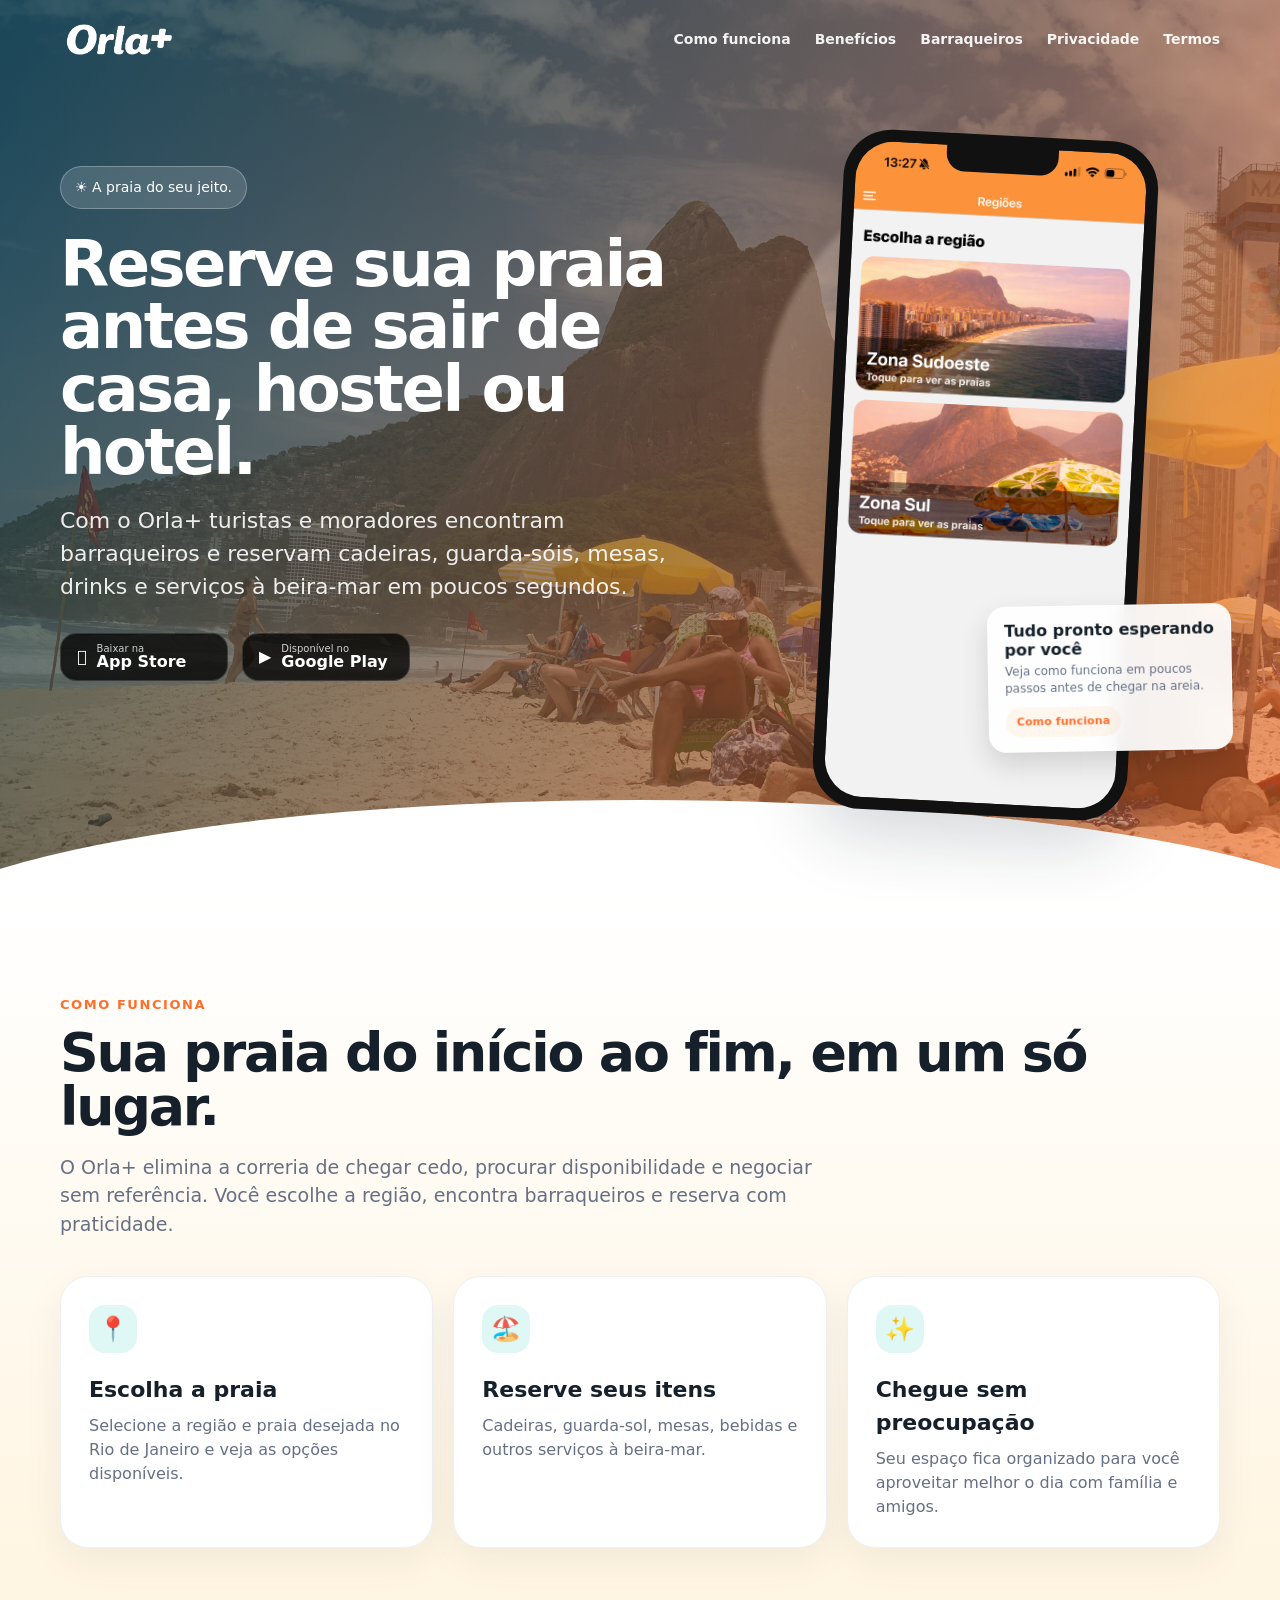
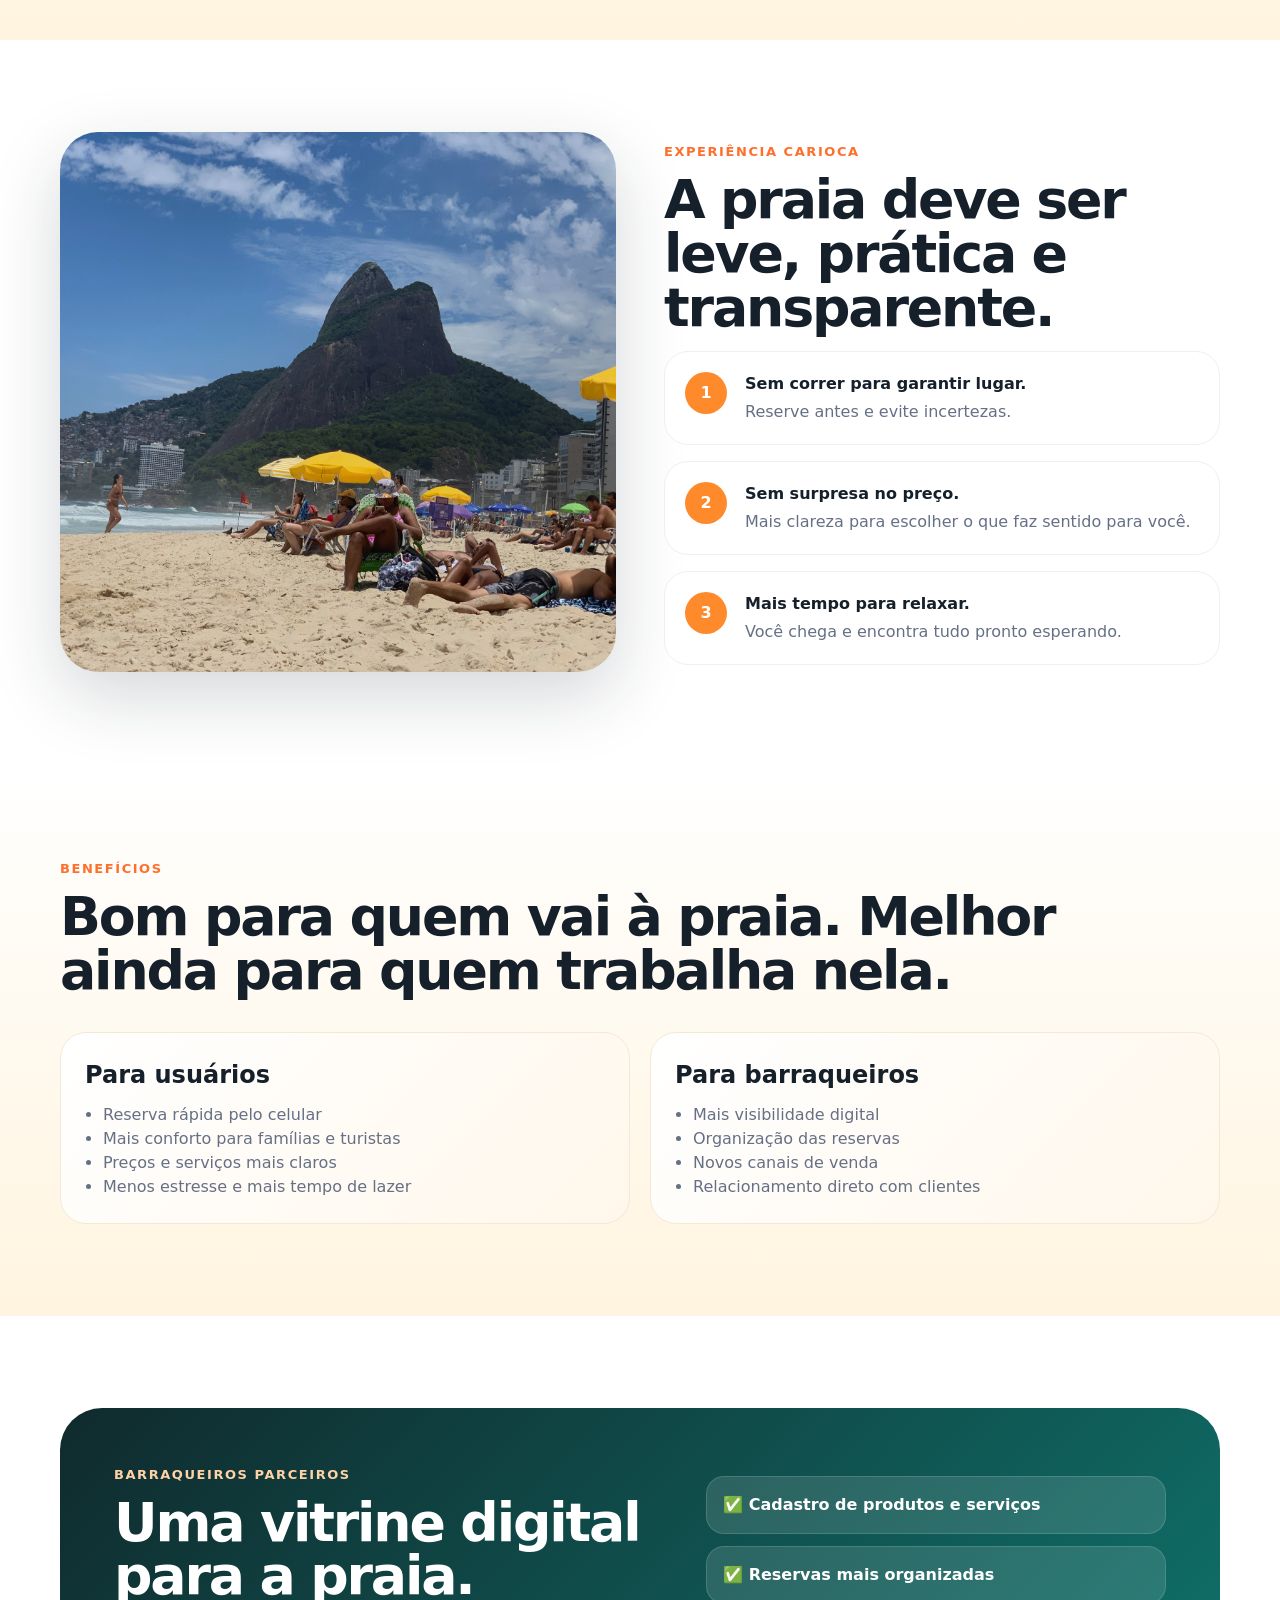
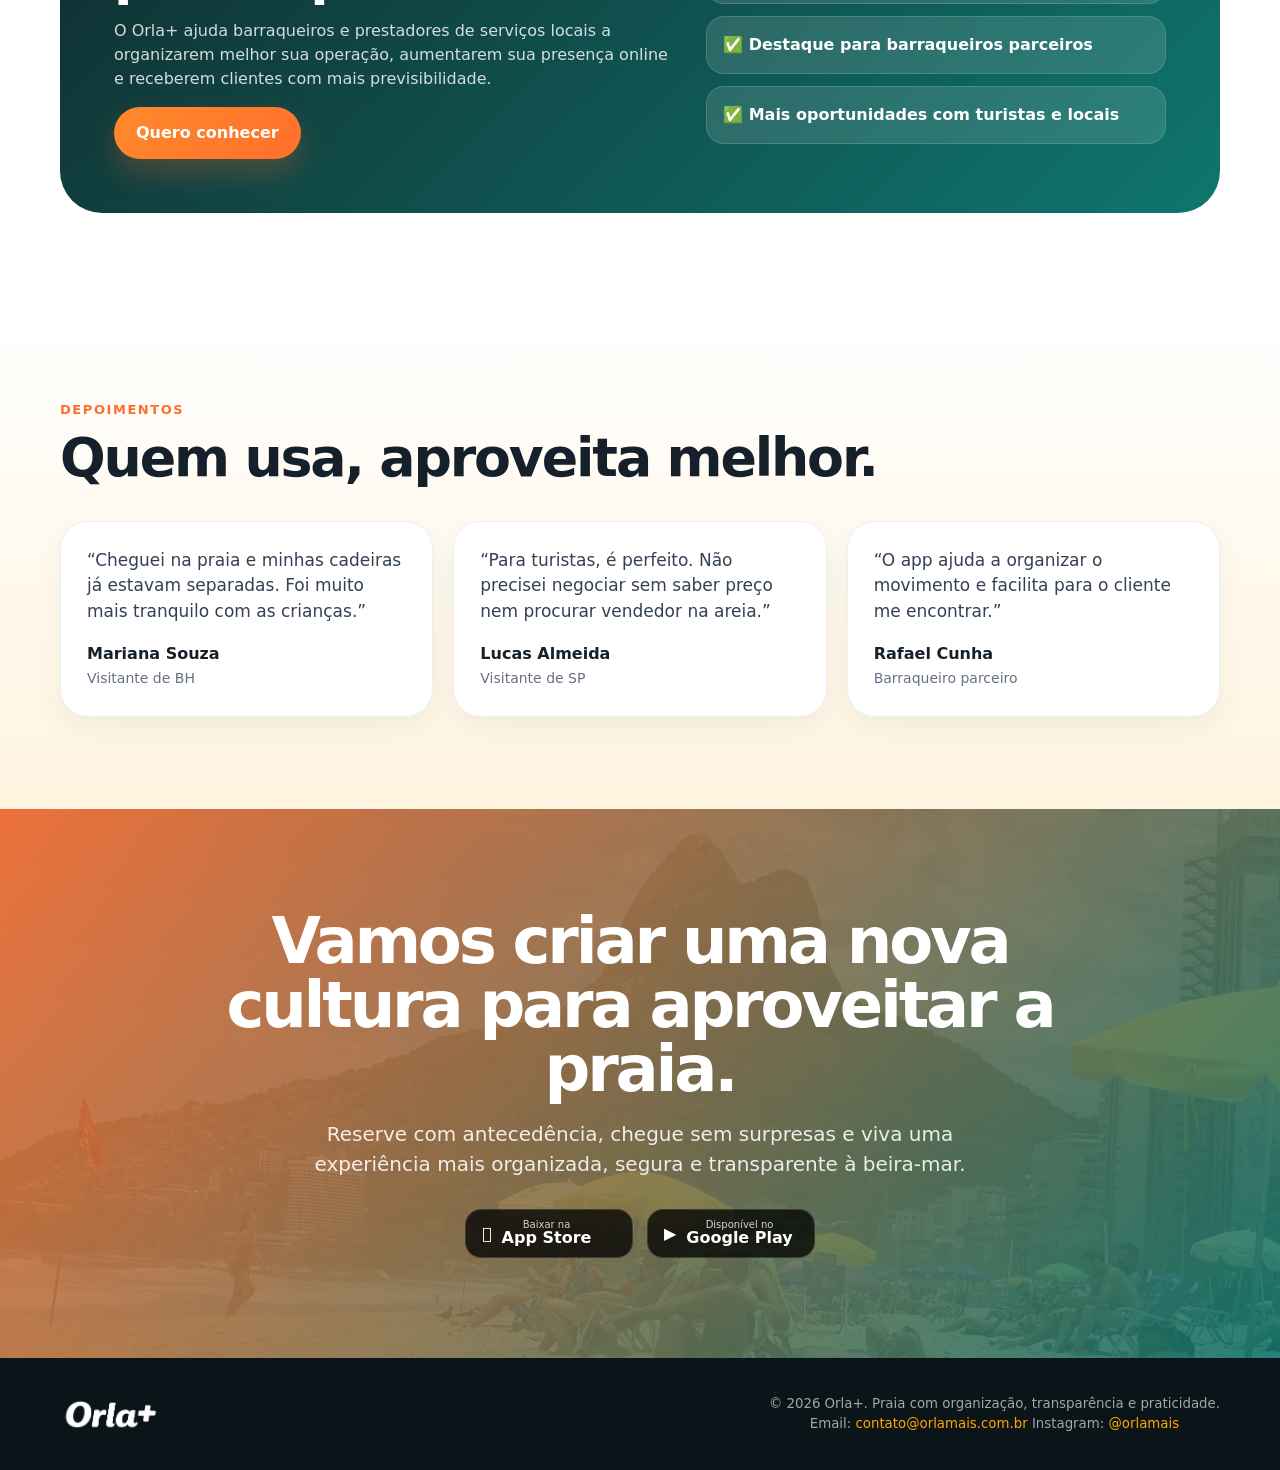
==== index.html @ 46a3601b "Refine hero layout and CTA for issue #1" ====
<!doctype html>
<html lang="pt-BR">
<head>
  <meta charset="utf-8" />
  <meta name="viewport" content="width=device-width, initial-scale=1" />
  <title>Orla+ | Reserve sua praia antes de sair de casa</title>
  <meta name="description" content="Orla+ conecta turistas e moradores do Rio de Janeiro a barraqueiros para reservar cadeiras, guarda-sóis, mesas, drinks e serviços à beira-mar com mais praticidade." />
  <meta name="robots" content="index,follow" />
  <link rel="canonical" href="https://www.orlamais.com.br/" />
  <link rel="icon" type="image/svg+xml" href="./assets/logo-orlamais.svg" />
  <meta property="og:locale" content="pt_BR" />
  <meta property="og:site_name" content="Orla+" />
  <meta property="og:type" content="website" />
  <meta property="og:title" content="Orla+ | Reserve sua praia antes de sair de casa" />
  <meta property="og:description" content="Reserve cadeiras, guarda-sóis, mesas, drinks e serviços de praia no Rio de Janeiro com mais organização, transparência e praticidade." />
  <meta property="og:url" content="https://www.orlamais.com.br/" />
  <meta property="og:image" content="https://www.orlamais.com.br/assets/social-preview.png" />
  <meta property="og:image:width" content="1734" />
  <meta property="og:image:height" content="907" />
  <meta property="og:image:alt" content="Praia do Rio de Janeiro com identidade visual do Orla+" />
  <meta name="twitter:card" content="summary_large_image" />
  <meta name="twitter:title" content="Orla+ | Reserve sua praia antes de sair de casa" />
  <meta name="twitter:description" content="Reserve cadeiras, guarda-sóis, mesas, drinks e serviços de praia no Rio de Janeiro com mais organização, transparência e praticidade." />
  <meta name="twitter:image" content="https://www.orlamais.com.br/assets/social-preview.png" />
  <link rel="stylesheet" href="./styles.css" />
  <script type="application/ld+json">
    {
      "@context": "https://schema.org",
      "@graph": [
        {
          "@type": "Organization",
          "@id": "https://www.orlamais.com.br/#organization",
          "name": "Orla+",
          "url": "https://www.orlamais.com.br/",
          "logo": "https://www.orlamais.com.br/assets/logo-orlamais.svg",
          "email": "contato@orlamais.com"
        },
        {
          "@type": "WebSite",
          "@id": "https://www.orlamais.com.br/#website",
          "url": "https://www.orlamais.com.br/",
          "name": "Orla+",
          "publisher": {
            "@id": "https://www.orlamais.com.br/#organization"
          },
          "inLanguage": "pt-BR"
        },
        {
          "@type": "SoftwareApplication",
          "name": "Orla+",
          "applicationCategory": "TravelApplication",
          "operatingSystem": "iOS, Android",
          "description": "Aplicativo para reservar cadeiras, guarda-sóis, mesas, drinks e serviços de praia no Rio de Janeiro.",
          "url": "https://www.orlamais.com.br/",
          "downloadUrl": "https://apps.apple.com/br/app/orla/id6759345804",
          "sameAs": [
            "https://apps.apple.com/br/app/orla/id6759345804",
            "https://play.google.com/store/apps/details?id=com.pedropolisenso.orlaplus"
          ],
          "offers": {
            "@type": "Offer",
            "price": "0",
            "priceCurrency": "BRL"
          }
        }
      ]
    }
  </script>
</head>
<body class="landing-page">
  <header class="site-header site-header--overlay">
    <div class="container nav">
      <a class="brand" href="#top"><img src="./assets/app-white-logo.png" alt="Orla+" /></a>
      <nav class="nav-links nav-links--light" aria-label="Principal">
        <a href="#como-funciona">Como funciona</a>
        <a href="#beneficios">Benefícios</a>
        <a href="#barraqueiros">Barraqueiros</a>
        <a href="./privacy.html">Privacidade</a>
        <a href="./terms.html">Termos</a>
      </nav>
    </div>
  </header>
  <main id="top">
    <section class="hero hero--home">
      <div class="container hero-grid">
        <div class="hero-copy reveal">
          <span class="pill">☀️ A praia do seu jeito.</span>
          <h1 class="hero-title"><span>Reserve sua praia antes de sair de casa, hostel ou hotel.</span></h1>
          <p class="hero-subtitle">Com o Orla+ turistas e moradores encontram barraqueiros e reservam cadeiras, guarda-sóis, mesas, drinks e serviços à beira-mar em poucos segundos.</p>
          <div class="hero-actions" id="baixar">
            <a class="store" href="https://apps.apple.com/br/app/orla/id6759345804" target="_blank" rel="noreferrer">
              <span></span>
              <span><small>Baixar na</small><strong>App Store</strong></span>
            </a>
            <a class="store" href="https://play.google.com/store/apps/details?id=com.pedropolisenso.orlaplus" target="_blank" rel="noreferrer">
              <span>▶</span>
              <span><small>Disponível no</small><strong>Google Play</strong></span>
            </a>
          </div>
        </div>
        <div class="phone-wrap reveal">
          <div class="blob"></div>
          <div class="phone"><img src="./assets/print-regions.jpg" alt="Tela do aplicativo Orla+ mostrando regiões de praia" /></div>
          <div class="floating-card">
            <strong>Tudo pronto esperando por você</strong>
            <span>Veja como funciona em poucos passos antes de chegar na areia.</span>
            <a class="floating-card__cta" href="#como-funciona">Como funciona</a>
          </div>
        </div>
      </div>
    </section>
    <section class="section section--soft" id="como-funciona">
      <div class="container">
        <span class="eyebrow reveal">Como funciona</span>
        <h2 class="reveal">Sua praia do início ao fim, em um só lugar.</h2>
        <p class="lead reveal">O Orla+ elimina a correria de chegar cedo, procurar disponibilidade e negociar sem referência. Você escolhe a região, encontra barraqueiros e reserva com praticidade.</p>
        <div class="cards">
          <div class="card reveal"><div class="icon">📍</div><h3>Escolha a praia</h3><p>Selecione a região e praia desejada no Rio de Janeiro e veja as opções disponíveis.</p></div>
          <div class="card reveal"><div class="icon">🏖️</div><h3>Reserve seus itens</h3><p>Cadeiras, guarda-sol, mesas, bebidas e outros serviços à beira-mar.</p></div>
          <div class="card reveal"><div class="icon">✨</div><h3>Chegue sem preocupação</h3><p>Seu espaço fica organizado para você aproveitar melhor o dia com família e amigos.</p></div>
        </div>
      </div>
    </section>
    <section class="section">
      <div class="container split">
        <div class="beach-photo reveal" role="img" aria-label="Praia do Rio de Janeiro ensolarada"></div>
        <div class="reveal">
          <span class="eyebrow">Experiência carioca</span>
          <h2>A praia deve ser leve, prática e transparente.</h2>
          <div class="steps">
            <div class="step"><div class="num">1</div><div><strong>Sem correr para garantir lugar.</strong><span>Reserve antes e evite incertezas.</span></div></div>
            <div class="step"><div class="num">2</div><div><strong>Sem surpresa no preço.</strong><span>Mais clareza para escolher o que faz sentido para você.</span></div></div>
            <div class="step"><div class="num">3</div><div><strong>Mais tempo para relaxar.</strong><span>Você chega e encontra tudo pronto esperando.</span></div></div>
          </div>
        </div>
      </div>
    </section>
    <section class="section section--soft" id="beneficios">
      <div class="container">
        <span class="eyebrow reveal">Benefícios</span>
        <h2 class="reveal">Bom para quem vai à praia. Melhor ainda para quem trabalha nela.</h2>
        <div class="benefits">
          <div class="benefit reveal"><h3>Para usuários</h3><ul><li>Reserva rápida pelo celular</li><li>Mais conforto para famílias e turistas</li><li>Preços e serviços mais claros</li><li>Menos estresse e mais tempo de lazer</li></ul></div>
          <div class="benefit reveal"><h3>Para barraqueiros</h3><ul><li>Mais visibilidade digital</li><li>Organização das reservas</li><li>Novos canais de venda</li><li>Relacionamento direto com clientes</li></ul></div>
        </div>
      </div>
    </section>
    <section class="section" id="barraqueiros">
      <div class="container vendor reveal">
        <div>
          <span class="eyebrow eyebrow--warm">Barraqueiros parceiros</span>
          <h2>Uma vitrine digital para a praia.</h2>
          <p>O Orla+ ajuda barraqueiros e prestadores de serviços locais a organizarem melhor sua operação, aumentarem sua presença online e receberem clientes com mais previsibilidade.</p>
          <a class="btn" href="#baixar">Quero conhecer</a>
        </div>
        <div class="vendor-list">
          <div>✅ Cadastro de produtos e serviços</div>
          <div>✅ Reservas mais organizadas</div>
          <div>✅ Destaque para barraqueiros parceiros</div>
          <div>✅ Mais oportunidades com turistas e locais</div>
        </div>
      </div>
    </section>
    <section class="section section--soft">
      <div class="container">
        <span class="eyebrow reveal">Depoimentos</span>
        <h2 class="reveal">Quem usa, aproveita melhor.</h2>
        <div class="testimonials">
          <div class="quote reveal"><p>“Cheguei na praia e minhas cadeiras já estavam separadas. Foi muito mais tranquilo com as crianças.”</p><strong>Mariana Souza</strong><span>Visitante de BH</span></div>
          <div class="quote reveal"><p>“Para turistas, é perfeito. Não precisei negociar sem saber preço nem procurar vendedor na areia.”</p><strong>Lucas Almeida</strong><span>Visitante de SP</span></div>
          <div class="quote reveal"><p>“O app ajuda a organizar o movimento e facilita para o cliente me encontrar.”</p><strong>Rafael Cunha</strong><span>Barraqueiro parceiro</span></div>
        </div>
      </div>
    </section>
    <section class="cta">
      <div class="container reveal">
        <h2>Vamos criar uma nova cultura para aproveitar a praia.</h2>
        <p>Reserve com antecedência, chegue sem surpresas e viva uma experiência mais organizada, segura e transparente à beira-mar.</p>
        <div class="hero-actions hero-actions--center">
          <a class="store" href="https://apps.apple.com/br/app/orla/id6759345804" target="_blank" rel="noreferrer">
            <span></span>
            <span><small>Baixar na</small><strong>App Store</strong></span>
          </a>
          <a class="store" href="https://play.google.com/store/apps/details?id=com.pedropolisenso.orlaplus" target="_blank" rel="noreferrer">
            <span>▶</span>
            <span><small>Disponível no</small><strong>Google Play</strong></span>
          </a>
        </div>
      </div>
    </section>
  </main>
  <footer>
    <div class="container foot">
      <img src="./assets/app-white-logo.png" alt="Orla+" />
      <small style="text-align: center;">© 2026 Orla+. Praia com organização, transparência e praticidade.
        <br>
        Email: <a style="color: orange;" href="mailto:contato@orlamais.com.br">contato@orlamais.com.br</a>
        Instagram: <a style="color: orange;" href="https://www.instagram.com/orlamais" target="_blank" rel="noreferrer">@orlamais</a>
      </small>
    </div>
  </footer>
  <script src="./script.js"></script>
</body>
</html>
---- styles.css ----
:root {
  --orange: #ff8a2b;
  --orange-2: #ff6f2c;
  --sand: #fff4df;
  --sand-soft: #fffaf1;
  --ink: #15202b;
  --muted: #667085;
  --aqua: #dff8f5;
  --white: #fff;
  --line: #eef0f2;
  --line-warm: #f4e9d7;
  --shadow: 0 24px 70px rgba(21, 32, 43, 0.18);
  --shadow-soft: 0 12px 40px rgba(21, 32, 43, 0.06);
  --radius: 28px;
}

* {
  box-sizing: border-box;
}

html {
  scroll-behavior: smooth;
}

body {
  margin: 0;
  font-family: Inter, ui-sans-serif, system-ui, -apple-system, "Segoe UI", Roboto, Arial, sans-serif;
  color: var(--ink);
  background: var(--white);
  line-height: 1.5;
}

img {
  display: block;
  max-width: 100%;
}

a {
  text-decoration: none;
  color: inherit;
}

.container {
  width: min(1160px, calc(100% - 40px));
  margin: auto;
}

.pill {
  display: inline-flex;
  align-items: center;
  gap: 8px;
  padding: 10px 14px;
  border: 1px solid rgba(255, 255, 255, 0.28);
  border-radius: 999px;
  background: rgba(255, 255, 255, 0.15);
  color: #fff;
  font-size: 14px;
  backdrop-filter: blur(10px);
}

.site-header {
  position: sticky;
  top: 0;
  z-index: 20;
  left: 0;
  right: 0;
  padding: 18px 0;
  transition: 0.25s;
}

.site-header--overlay {
  position: fixed;
  background: transparent;
}

.site-header--solid {
  background: rgba(11, 20, 24, 0.78);
  backdrop-filter: blur(14px);
}

.nav {
  display: flex;
  align-items: center;
  justify-content: space-between;
  gap: 20px;
}

.brand {
  display: flex;
  align-items: center;
  gap: 12px;
}

.brand img {
  height: 42px;
  width: auto;
}

.nav-links {
  display: flex;
  align-items: center;
  gap: 24px;
  font-size: 14px;
  font-weight: 700;
}

.nav-links a {
  opacity: 0.92;
}

.nav-links a:hover,
.nav-links a:focus-visible {
  opacity: 1;
}

.nav-links--light {
  color: #fff;
}

.nav-links--dark {
  color: #fff;
}

.btn {
  display: inline-flex;
  align-items: center;
  justify-content: center;
  gap: 10px;
  padding: 14px 22px;
  border: 0;
  border-radius: 999px;
  background: linear-gradient(135deg, var(--orange), var(--orange-2));
  color: #fff;
  font-weight: 800;
  cursor: pointer;
  box-shadow: 0 14px 30px rgba(255, 111, 44, 0.25);
}

.hero {
  position: relative;
  overflow: hidden;
  color: #fff;
}

.hero--home {
  display: grid;
  align-items: center;
  min-height: 100vh;
  padding: 120px 0 70px;
  background:
    linear-gradient(120deg, rgba(12, 57, 62, 0.76), rgba(255, 111, 44, 0.58)),
    url("./assets/leblon.jpg") center / cover no-repeat;
}

.hero--home::after {
  content: "";
  position: absolute;
  inset: auto -10% -120px -10%;
  height: 220px;
  border-radius: 50% 50% 0 0 / 70% 70% 0 0;
  background: #fff;
}

.hero--legal {
  padding: 120px 0 80px;
  background:
    linear-gradient(135deg, rgba(16, 42, 45, 0.9), rgba(255, 111, 44, 0.82)),
    url("./assets/leblon.jpg") center / cover no-repeat;
}

.hero--terms {
  background:
    linear-gradient(135deg, rgba(255, 111, 44, 0.88), rgba(15, 118, 110, 0.82)),
    url("./assets/leblon.jpg") center / cover no-repeat;
}

.hero-grid {
  position: relative;
  z-index: 2;
  display: grid;
  grid-template-columns: 1.15fr 0.85fr;
  gap: 56px;
  align-items: center;
}

.hero-copy {
  align-self: start;
  padding-top: clamp(24px, 2.4vw, 36px);
}

.hero h1 {
  margin: 24px 0 20px;
  font-size: clamp(40px, 5.2vw, 64px);
  line-height: 0.98;
  letter-spacing: -0.04em;
}

.hero-title {
  overflow: hidden;
}

.hero-title span {
  display: block;
  transform: translateX(-8%);
  opacity: 0;
  animation: hero-title-slide-in 0.85s cubic-bezier(0.22, 1, 0.36, 1) 0.12s forwards;
}

.hero-subtitle {
  transform: translateY(12px);
  opacity: 0;
  animation: hero-subtitle-fade-up 0.55s ease 0.32s forwards;
}

.hero p {
  max-width: 650px;
  margin: 0 0 30px;
  font-size: clamp(18px, 2vw, 22px);
  color: rgba(255, 255, 255, 0.9);
}

.hero-actions {
  display: flex;
  flex-wrap: wrap;
  align-items: center;
  gap: 14px;
}

.hero-actions--center {
  justify-content: center;
}

.store {
  display: inline-flex;
  align-items: center;
  gap: 10px;
  min-width: 168px;
  padding: 10px 16px;
  border: 1px solid rgba(255, 255, 255, 0.15);
  border-radius: 16px;
  background: rgba(0, 0, 0, 0.76);
  color: #fff;
}

.store small {
  display: block;
  font-size: 10px;
  line-height: 1;
  opacity: 0.8;
}

.store strong {
  display: block;
  font-size: 16px;
  line-height: 1.05;
}

.phone-wrap {
  position: relative;
  display: flex;
  justify-content: center;
}

.blob {
  position: absolute;
  width: 540px;
  height: 540px;
  border-radius: 50%;
  background: linear-gradient(135deg, rgba(255, 255, 255, 0.28), rgba(255, 138, 43, 0.36));
  transform: translate(45px, 20px);
  filter: blur(3px);
}

.phone {
  position: relative;
  width: 315px;
  height: 680px;
  padding: 12px;
  border-radius: 48px;
  background: #111;
  box-shadow: var(--shadow);
  transform: rotate(3deg);
}

.phone::before {
  content: "";
  position: absolute;
  top: 10px;
  left: 50%;
  z-index: 3;
  width: 112px;
  height: 28px;
  border-radius: 0 0 18px 18px;
  background: #111;
  transform: translateX(-50%);
}

.phone img {
  width: 100%;
  height: 100%;
  border-radius: 38px;
  object-fit: cover;
}

.floating-card {
  position: absolute;
  right: -12px;
  bottom: 64px;
  z-index: 5;
  max-width: 244px;
  padding: 14px 16px;
  border: 1px solid rgba(255, 255, 255, 0.72);
  border-radius: 18px;
  background: rgba(255, 255, 255, 0.92);
  color: var(--ink);
  box-shadow: 0 12px 28px rgba(0, 0, 0, 0.14);
  transform: rotate(-1deg);
  backdrop-filter: blur(12px);
}

.floating-card strong {
  display: block;
  font-size: 16px;
  line-height: 1.2;
}

.floating-card span {
  display: block;
  margin-top: 4px;
  line-height: 1.4;
  color: var(--muted);
  font-size: 12px;
}

.floating-card__cta {
  display: inline-flex;
  align-items: center;
  justify-content: center;
  margin-top: 10px;
  padding: 7px 11px;
  border-radius: 999px;
  background: rgba(255, 138, 43, 0.08);
  color: var(--orange-2);
  font-size: 11px;
  font-weight: 800;
  letter-spacing: 0.01em;
  transition: background 0.2s ease, color 0.2s ease;
}

.floating-card__cta:hover,
.floating-card__cta:focus-visible {
  background: rgba(255, 138, 43, 0.2);
  color: var(--orange);
}

.section {
  padding: 92px 0;
}

.section--soft {
  background: linear-gradient(180deg, #fff, var(--sand));
}

.eyebrow {
  color: var(--orange-2);
  font-size: 13px;
  font-weight: 900;
  letter-spacing: 0.12em;
  text-transform: uppercase;
}

.eyebrow--warm {
  color: #ffd2a6;
}

.section h2,
.legal-card h2 {
  margin: 10px 0 16px;
  font-size: clamp(32px, 4.2vw, 54px);
  line-height: 1;
  letter-spacing: -0.04em;
}

.lead {
  max-width: 760px;
  font-size: 19px;
  color: var(--muted);
}

.cards {
  display: grid;
  grid-template-columns: repeat(3, 1fr);
  gap: 20px;
  margin-top: 38px;
}

.card,
.legal-card {
  padding: 28px;
  border: 1px solid var(--line);
  border-radius: var(--radius);
  background: #fff;
  box-shadow: var(--shadow-soft);
}

.icon {
  display: grid;
  place-items: center;
  width: 48px;
  height: 48px;
  border-radius: 16px;
  background: var(--aqua);
  font-size: 24px;
}

.card h3 {
  margin: 20px 0 8px;
  font-size: 22px;
}

.card p {
  margin: 0;
  color: var(--muted);
}

.split {
  display: grid;
  grid-template-columns: 1fr 1fr;
  gap: 48px;
  align-items: center;
}

.beach-photo {
  min-height: 540px;
  border-radius: 38px;
  background:
    linear-gradient(180deg, rgba(0, 0, 0, 0.05), rgba(0, 0, 0, 0.1)),
    url("./assets/leblon.jpg") center / cover no-repeat;
  box-shadow: var(--shadow);
}

.steps {
  display: grid;
  gap: 16px;
}

.step {
  display: flex;
  align-items: flex-start;
  gap: 18px;
  padding: 20px;
  border: 1px solid #edf0f2;
  border-radius: 24px;
  background: #fff;
}

.step strong {
  display: block;
  margin-bottom: 4px;
}

.step span {
  color: var(--muted);
}

.num {
  display: grid;
  place-items: center;
  flex: 0 0 42px;
  height: 42px;
  border-radius: 50%;
  background: var(--orange);
  color: #fff;
  font-weight: 900;
}

.benefits {
  display: grid;
  grid-template-columns: 1fr 1fr;
  gap: 20px;
  margin-top: 34px;
}

.benefit {
  padding: 24px;
  border: 1px solid var(--line-warm);
  border-radius: 26px;
  background: linear-gradient(135deg, #ffffff, #fff7eb);
}

.benefit h3 {
  margin: 0 0 10px;
  font-size: 24px;
}

.benefit ul {
  margin: 0;
  padding-left: 18px;
  color: var(--muted);
}

.testimonials {
  display: grid;
  grid-template-columns: repeat(3, 1fr);
  gap: 20px;
  margin-top: 36px;
}

.quote {
  padding: 26px;
  border: 1px solid #edf0f2;
  border-radius: 28px;
  background: #fff;
  box-shadow: 0 12px 30px rgba(21, 32, 43, 0.05);
}

.quote p {
  margin: 0;
  color: #344054;
  font-size: 17px;
}

.quote strong {
  display: block;
  margin-top: 18px;
}

.quote span {
  color: var(--muted);
  font-size: 14px;
}

.vendor {
  display: grid;
  grid-template-columns: 1.1fr 0.9fr;
  gap: 30px;
  align-items: center;
  overflow: hidden;
  padding: 54px;
  border-radius: 42px;
  background: linear-gradient(135deg, #102a2d, #0f766e);
  color: #fff;
}

.vendor p {
  color: rgba(255, 255, 255, 0.82);
}

.vendor-list {
  display: grid;
  gap: 12px;
}

.vendor-list div {
  padding: 16px;
  border: 1px solid rgba(255, 255, 255, 0.14);
  border-radius: 18px;
  background: rgba(255, 255, 255, 0.12);
  font-weight: 700;
}

.cta {
  padding: 100px 0;
  background:
    linear-gradient(135deg, rgba(255, 111, 44, 0.9), rgba(15, 118, 110, 0.88)),
    url("./assets/leblon.jpg") center / cover no-repeat;
  color: #fff;
  text-align: center;
}

.cta h2 {
  max-width: 860px;
  margin: 0 auto 18px;
  font-size: clamp(36px, 5vw, 68px);
  line-height: 1;
  letter-spacing: -0.05em;
}

.cta p {
  max-width: 680px;
  margin: 0 auto 30px;
  font-size: 20px;
  color: rgba(255, 255, 255, 0.88);
}

.legal-page {
  background: linear-gradient(180deg, #fff, var(--sand-soft));
}

.legal-page .container {
  width: min(980px, calc(100% - 40px));
}

.legal-card {
  padding: 32px;
}

.legal-card h2 {
  margin-bottom: 24px;
  font-size: clamp(28px, 4vw, 44px);
  line-height: 1.05;
}

.legal-card h3 {
  margin: 32px 0 12px;
  color: var(--ink);
  font-size: 22px;
}

.legal-card p {
  margin: 0 0 14px;
  color: var(--muted);
  white-space: pre-line;
}

.legal-block {
  color: var(--muted);
  white-space: pre-line;
}

.foot {
  display: flex;
  align-items: center;
  justify-content: space-between;
  gap: 20px;
}

footer {
  padding: 36px 0;
  background: #0b1418;
  color: #fff;
}

.foot img {
  height: 36px;
}

.foot small {
  color: rgba(255, 255, 255, 0.62);
}

.reveal {
  opacity: 0;
  transform: translateY(24px);
  transition: opacity 0.55s ease, transform 0.55s ease;
}

.reveal.is-visible {
  opacity: 1;
  transform: translateY(0);
}

@keyframes hero-title-slide-in {
  from {
    transform: translateX(-8%);
    opacity: 0;
  }

  to {
    transform: translateX(0);
    opacity: 1;
  }
}

@keyframes hero-subtitle-fade-up {
  from {
    transform: translateY(12px);
    opacity: 0;
  }

  to {
    transform: translateY(0);
    opacity: 1;
  }
}

@media (max-width: 900px) {
  .nav-links {
    gap: 14px;
    flex-wrap: wrap;
    justify-content: flex-end;
    font-size: 13px;
  }

  .hero-grid,
  .split,
  .vendor {
    grid-template-columns: 1fr;
  }

  .hero--home {
    padding-top: 105px;
  }

  .hero-copy {
    padding-top: 0;
  }

  .phone {
    width: 285px;
    height: 615px;
  }

  .floating-card {
    right: 4px;
    bottom: 40px;
    max-width: 220px;
    transform: rotate(0);
  }

  .cards,
  .testimonials,
  .benefits {
    grid-template-columns: 1fr;
  }

  .section {
    padding: 68px 0;
  }

  .vendor {
    padding: 34px;
  }

  .beach-photo {
    min-height: 380px;
  }

  .foot {
    flex-direction: column;
    align-items: flex-start;
  }
}
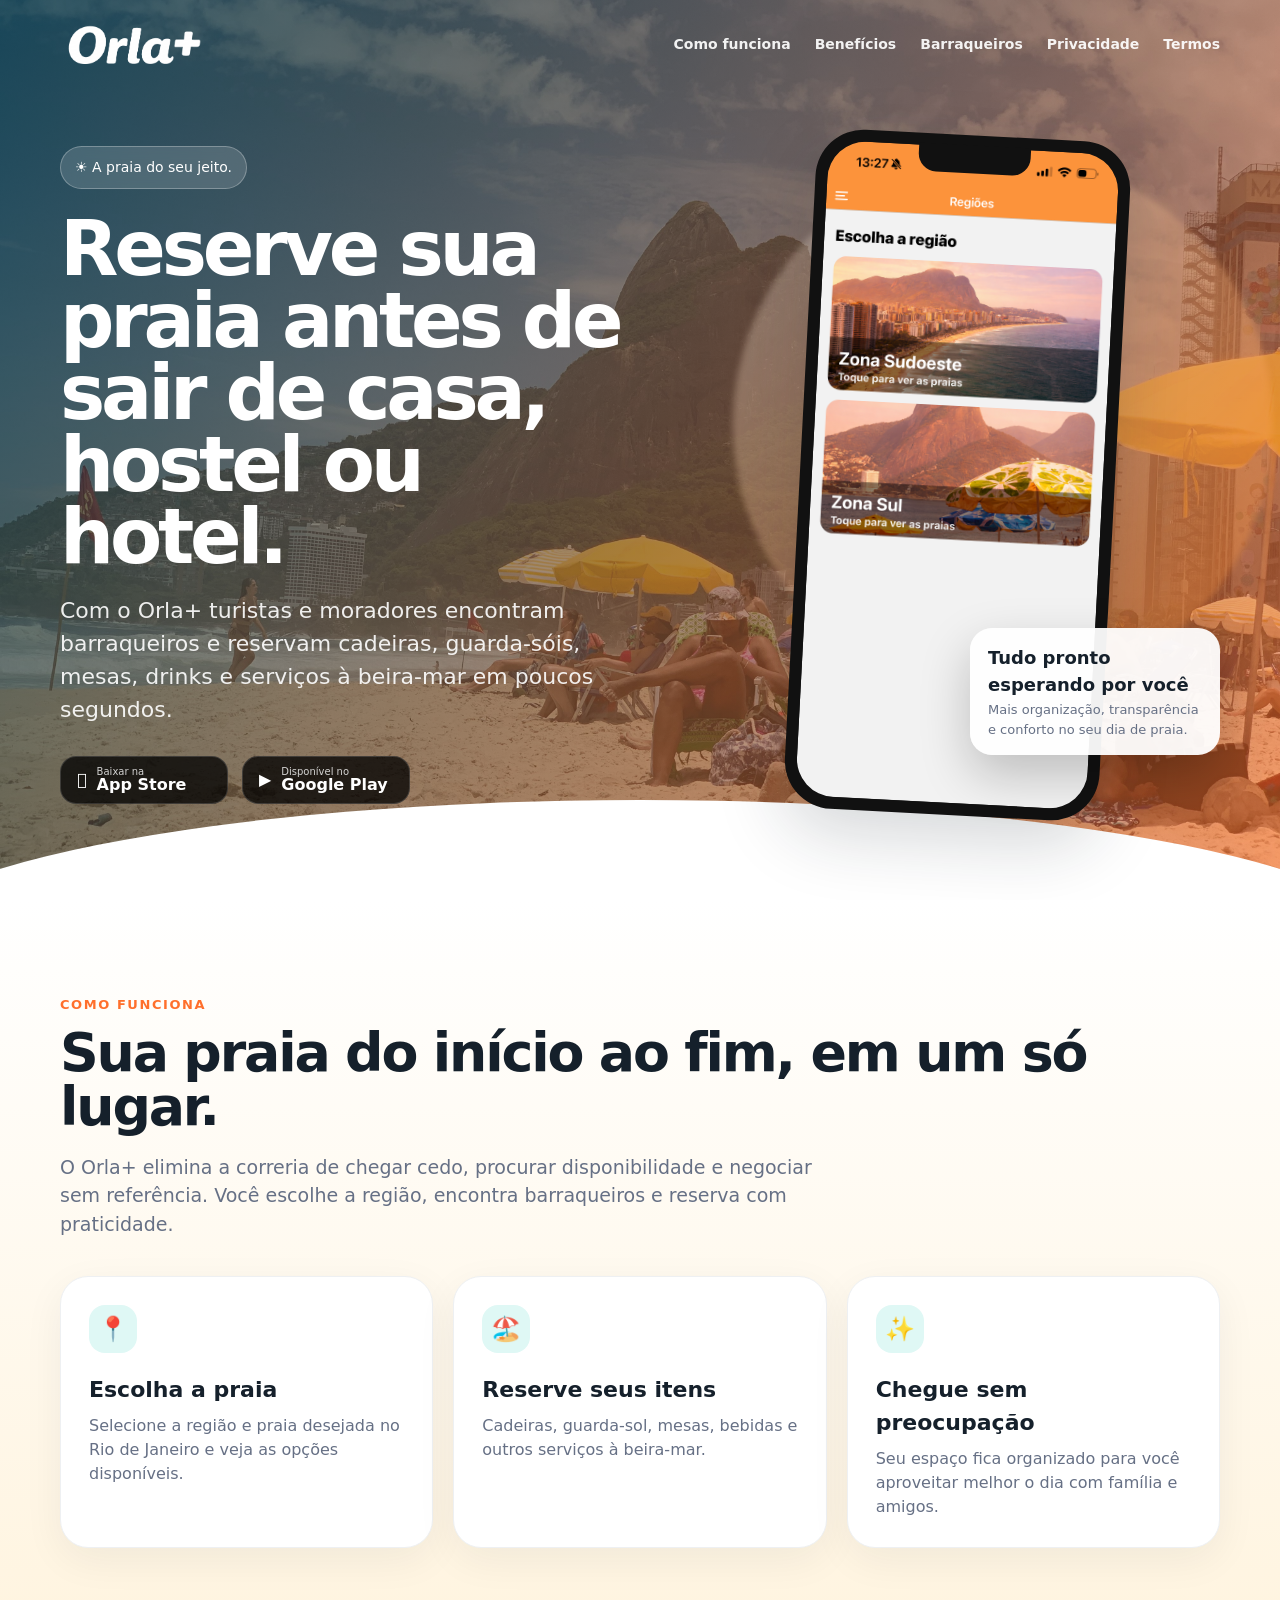
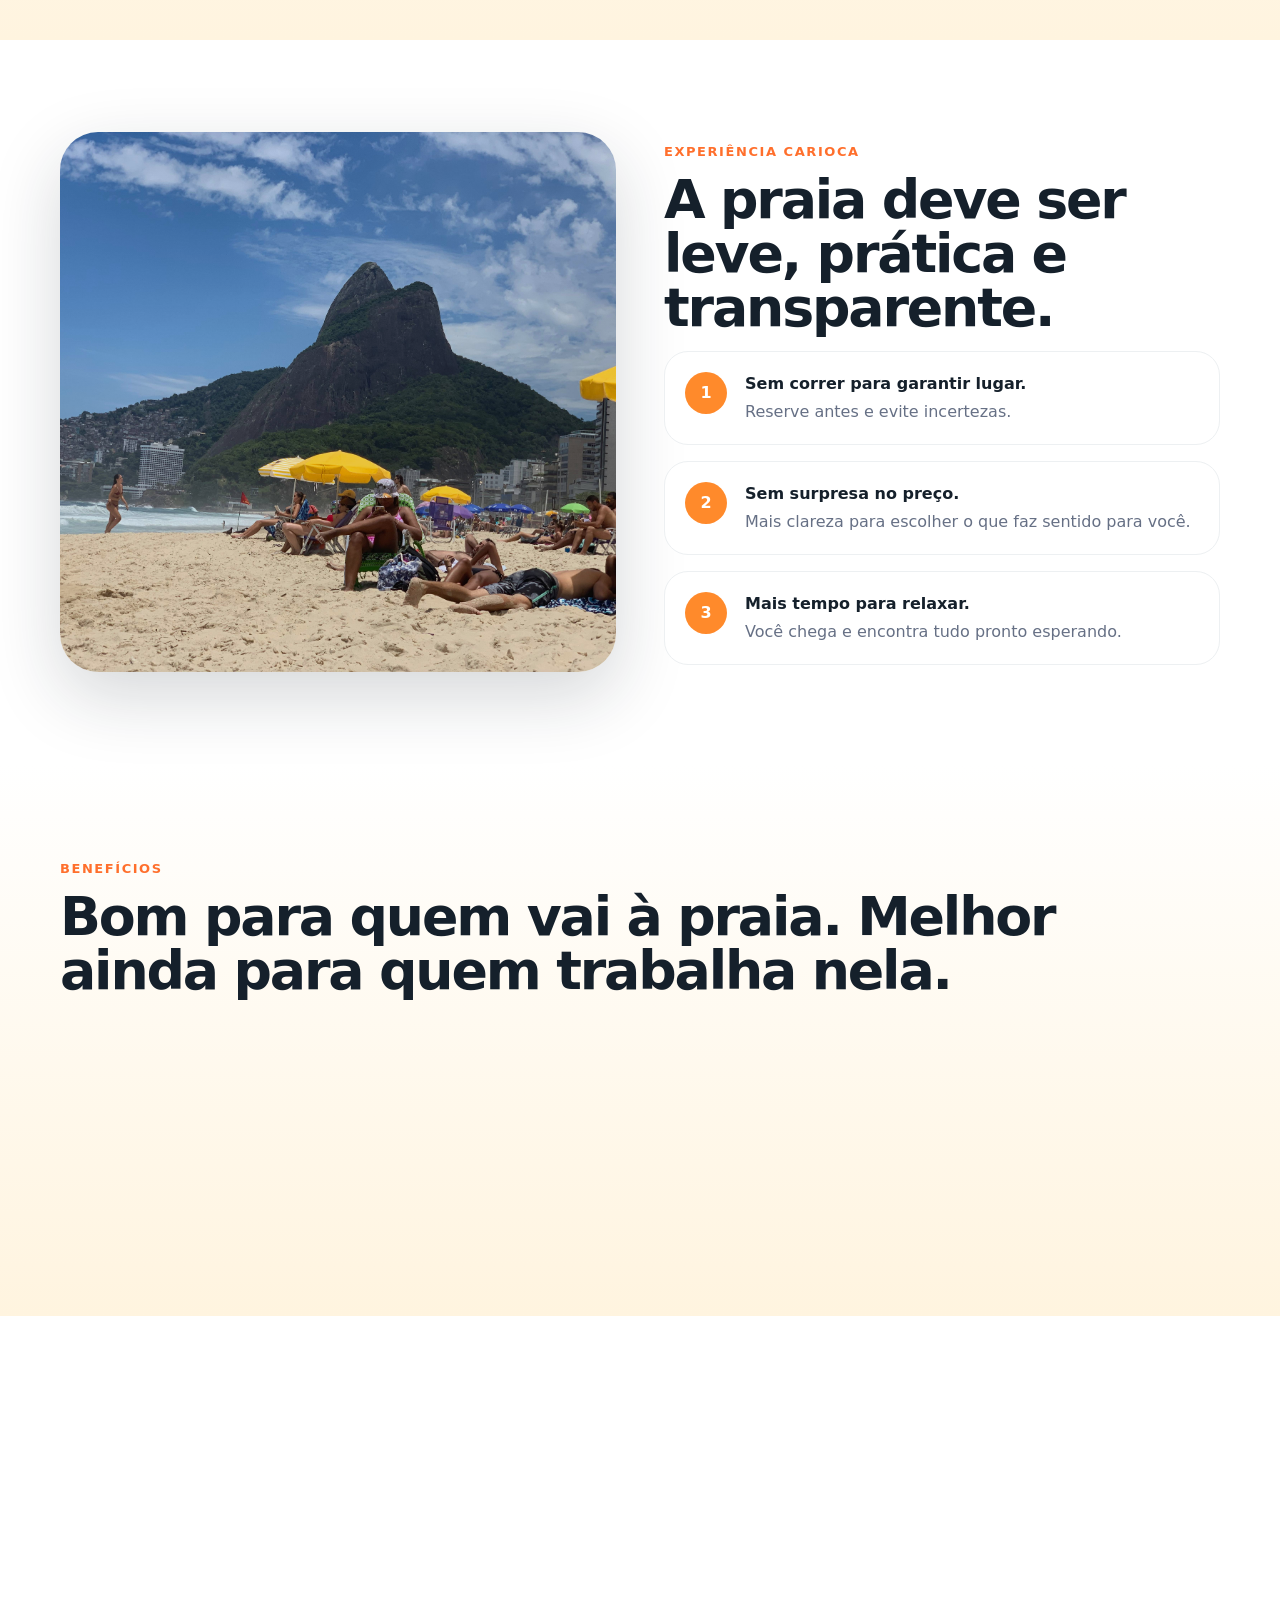
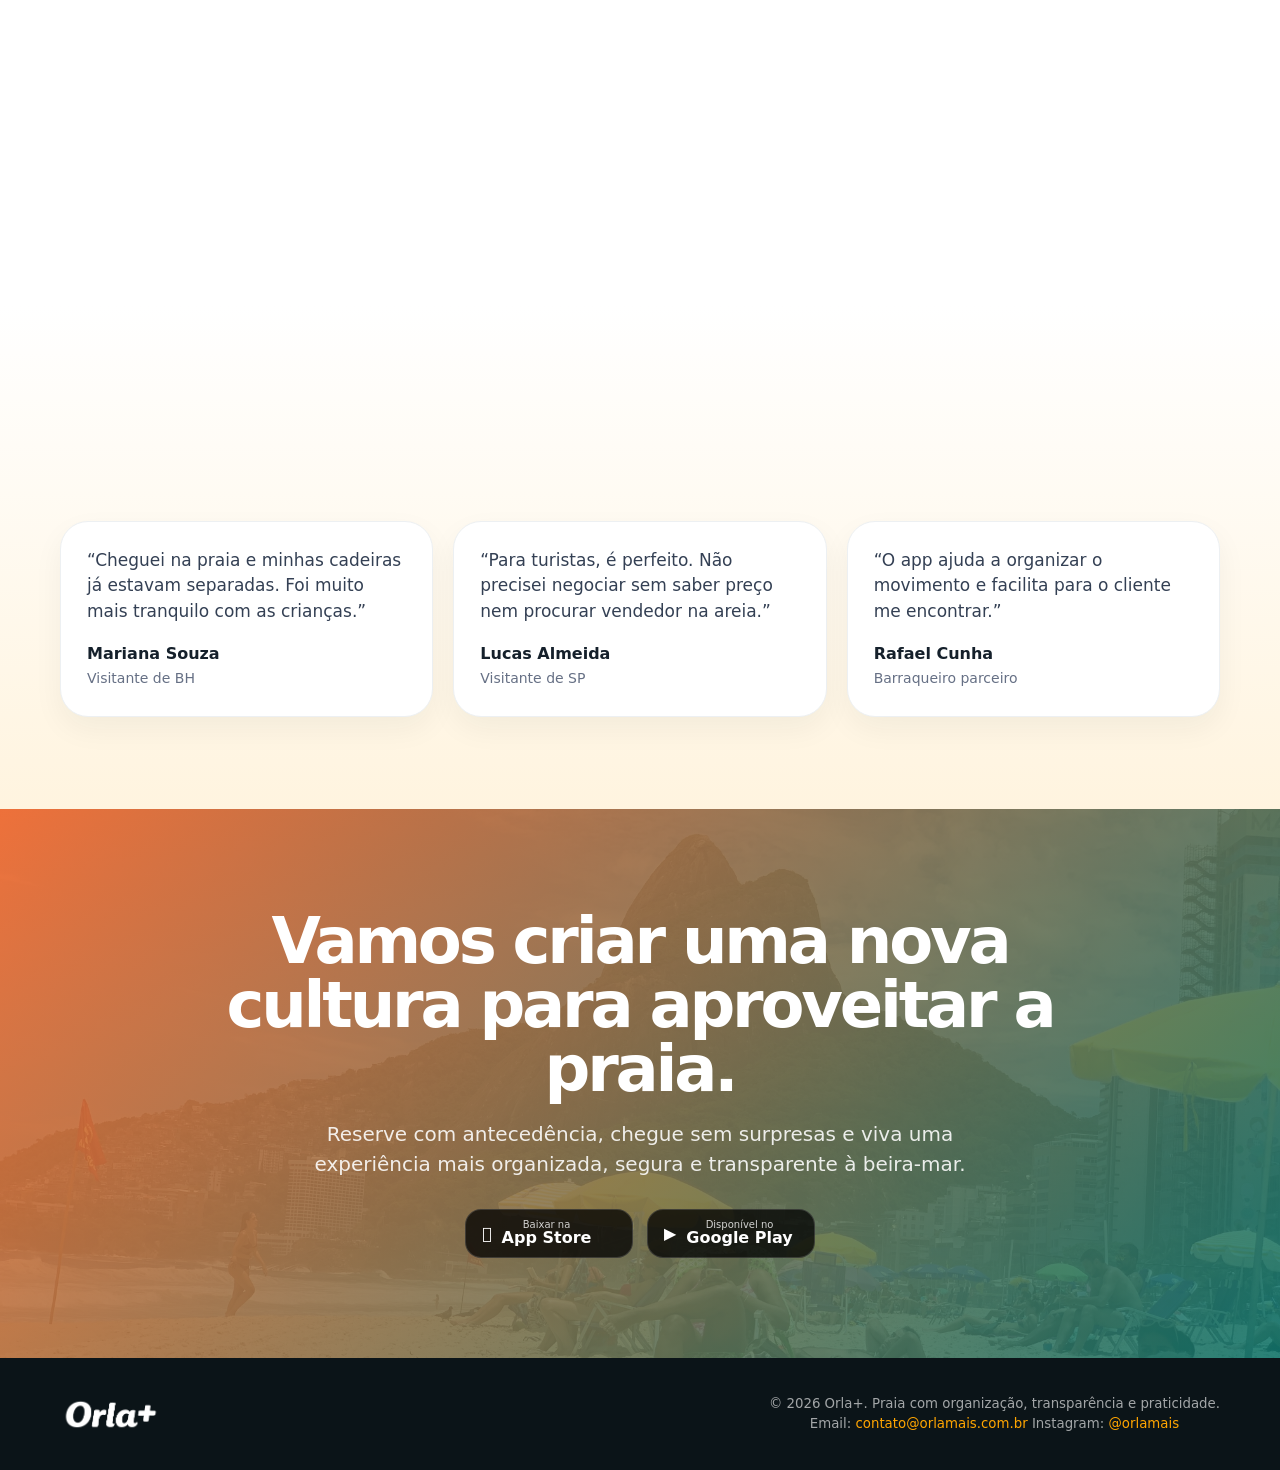
==== commit 0b151099: "Improve mobile header navigation and logo layout" ====
--- a/index.html
+++ b/index.html
@@ -71,7 +71,12 @@
   <header class="site-header site-header--overlay">
     <div class="container nav">
       <a class="brand" href="#top"><img src="./assets/app-white-logo.png" alt="Orla+" /></a>
-      <nav class="nav-links nav-links--light" aria-label="Principal">
+      <button class="nav-toggle" type="button" aria-expanded="false" aria-controls="primary-nav" aria-label="Abrir menu">
+        <span></span>
+        <span></span>
+        <span></span>
+      </button>
+      <nav class="nav-links nav-links--light" id="primary-nav" aria-label="Principal">
         <a href="#como-funciona">Como funciona</a>
         <a href="#beneficios">Benefícios</a>
         <a href="#barraqueiros">Barraqueiros</a>
@@ -83,10 +88,10 @@
   <main id="top">
     <section class="hero hero--home">
       <div class="container hero-grid">
-        <div class="hero-copy reveal">
+        <div class="reveal">
           <span class="pill">☀️ A praia do seu jeito.</span>
-          <h1 class="hero-title"><span>Reserve sua praia antes de sair de casa, hostel ou hotel.</span></h1>
-          <p class="hero-subtitle">Com o Orla+ turistas e moradores encontram barraqueiros e reservam cadeiras, guarda-sóis, mesas, drinks e serviços à beira-mar em poucos segundos.</p>
+          <h1>Reserve sua praia antes de sair de casa, hostel ou hotel.</h1>
+          <p>Com o Orla+ turistas e moradores encontram barraqueiros e reservam cadeiras, guarda-sóis, mesas, drinks e serviços à beira-mar em poucos segundos.</p>
           <div class="hero-actions" id="baixar">
             <a class="store" href="https://apps.apple.com/br/app/orla/id6759345804" target="_blank" rel="noreferrer">
               <span></span>
@@ -103,8 +108,7 @@
           <div class="phone"><img src="./assets/print-regions.jpg" alt="Tela do aplicativo Orla+ mostrando regiões de praia" /></div>
           <div class="floating-card">
             <strong>Tudo pronto esperando por você</strong>
-            <span>Veja como funciona em poucos passos antes de chegar na areia.</span>
-            <a class="floating-card__cta" href="#como-funciona">Como funciona</a>
+            <span>Mais organização, transparência e conforto no seu dia de praia.</span>
           </div>
         </div>
       </div>
--- a/styles.css
+++ b/styles.css
@@ -79,6 +79,7 @@
 }
 
 .nav {
+  position: relative;
   display: flex;
   align-items: center;
   justify-content: space-between;
@@ -89,11 +90,13 @@
   display: flex;
   align-items: center;
   gap: 12px;
+  flex: 0 0 auto;
 }
 
 .brand img {
-  height: 42px;
-  width: auto;
+  display: block;
+  width: clamp(148px, 11vw, 184px);
+  height: auto;
 }
 
 .nav-links {
@@ -119,6 +122,43 @@
 
 .nav-links--dark {
   color: #fff;
+}
+
+.nav-toggle {
+  display: none;
+  align-items: center;
+  justify-content: center;
+  flex-direction: column;
+  gap: 4px;
+  width: 44px;
+  height: 44px;
+  padding: 0;
+  border: 1px solid rgba(255, 255, 255, 0.18);
+  border-radius: 14px;
+  background: rgba(0, 0, 0, 0.22);
+  color: #fff;
+  cursor: pointer;
+}
+
+.nav-toggle span {
+  display: block;
+  width: 18px;
+  height: 2px;
+  border-radius: 999px;
+  background: currentColor;
+  transition: transform 0.2s ease, opacity 0.2s ease;
+}
+
+.nav--menu-open .nav-toggle span:nth-child(1) {
+  transform: translateY(6px) rotate(45deg);
+}
+
+.nav--menu-open .nav-toggle span:nth-child(2) {
+  opacity: 0;
+}
+
+.nav--menu-open .nav-toggle span:nth-child(3) {
+  transform: translateY(-6px) rotate(-45deg);
 }
 
 .btn {
@@ -178,38 +218,16 @@
   position: relative;
   z-index: 2;
   display: grid;
-  grid-template-columns: 1.15fr 0.85fr;
+  grid-template-columns: 1.05fr 0.95fr;
   gap: 56px;
   align-items: center;
-}
-
-.hero-copy {
-  align-self: start;
-  padding-top: clamp(24px, 2.4vw, 36px);
 }
 
 .hero h1 {
   margin: 24px 0 20px;
-  font-size: clamp(40px, 5.2vw, 64px);
-  line-height: 0.98;
-  letter-spacing: -0.04em;
-}
-
-.hero-title {
-  overflow: hidden;
-}
-
-.hero-title span {
-  display: block;
-  transform: translateX(-8%);
-  opacity: 0;
-  animation: hero-title-slide-in 0.85s cubic-bezier(0.22, 1, 0.36, 1) 0.12s forwards;
-}
-
-.hero-subtitle {
-  transform: translateY(12px);
-  opacity: 0;
-  animation: hero-subtitle-fade-up 0.55s ease 0.32s forwards;
+  font-size: clamp(42px, 6vw, 76px);
+  line-height: 0.95;
+  letter-spacing: -0.055em;
 }
 
 .hero p {
@@ -304,53 +322,27 @@
 
 .floating-card {
   position: absolute;
-  right: -12px;
-  bottom: 64px;
+  right: 0;
+  bottom: 60px;
   z-index: 5;
-  max-width: 244px;
-  padding: 14px 16px;
-  border: 1px solid rgba(255, 255, 255, 0.72);
-  border-radius: 18px;
-  background: rgba(255, 255, 255, 0.92);
+  max-width: 250px;
+  padding: 16px 18px;
+  border-radius: 22px;
+  background: rgba(255, 255, 255, 0.94);
   color: var(--ink);
-  box-shadow: 0 12px 28px rgba(0, 0, 0, 0.14);
-  transform: rotate(-1deg);
-  backdrop-filter: blur(12px);
+  box-shadow: 0 20px 50px rgba(0, 0, 0, 0.22);
 }
 
 .floating-card strong {
   display: block;
-  font-size: 16px;
-  line-height: 1.2;
+  font-size: 18px;
 }
 
 .floating-card span {
   display: block;
-  margin-top: 4px;
-  line-height: 1.4;
+  margin-top: 2px;
   color: var(--muted);
-  font-size: 12px;
-}
-
-.floating-card__cta {
-  display: inline-flex;
-  align-items: center;
-  justify-content: center;
-  margin-top: 10px;
-  padding: 7px 11px;
-  border-radius: 999px;
-  background: rgba(255, 138, 43, 0.08);
-  color: var(--orange-2);
-  font-size: 11px;
-  font-weight: 800;
-  letter-spacing: 0.01em;
-  transition: background 0.2s ease, color 0.2s ease;
-}
-
-.floating-card__cta:hover,
-.floating-card__cta:focus-visible {
-  background: rgba(255, 138, 43, 0.2);
-  color: var(--orange);
+  font-size: 13px;
 }
 
 .section {
@@ -650,36 +642,78 @@
   transform: translateY(0);
 }
 
-@keyframes hero-title-slide-in {
-  from {
-    transform: translateX(-8%);
+@media (max-width: 900px) {
+  .nav {
+    flex-wrap: wrap;
+    align-items: center;
+    justify-content: space-between;
+    gap: 12px;
+  }
+
+  .brand {
+    justify-content: center;
+  }
+
+  .brand img {
+    width: min(168px, 52vw);
+  }
+
+  .nav-toggle {
+    display: inline-flex;
+  }
+
+  .nav-links {
+    position: absolute;
+    top: calc(100% + 8px);
+    right: 0;
+    left: 0;
+    z-index: 25;
+    display: flex;
+    flex-direction: column;
+    align-items: stretch;
+    width: 100%;
+    gap: 10px;
+    padding: 14px;
+    border: 1px solid rgba(255, 255, 255, 0.12);
+    border-radius: 18px;
+    background: rgba(11, 20, 24, 0.94);
+    box-shadow: 0 18px 38px rgba(0, 0, 0, 0.24);
+    backdrop-filter: blur(14px);
+    justify-content: center;
+    font-size: 13px;
     opacity: 0;
-  }
-
-  to {
-    transform: translateX(0);
+    visibility: hidden;
+    transform: translateY(-8px) scale(0.98);
+    transform-origin: top center;
+    pointer-events: none;
+    transition:
+      opacity 0.22s ease,
+      transform 0.22s ease,
+      visibility 0.22s ease;
+  }
+
+  .nav--menu-open .nav-links {
     opacity: 1;
-  }
-}
-
-@keyframes hero-subtitle-fade-up {
-  from {
-    transform: translateY(12px);
-    opacity: 0;
-  }
-
-  to {
-    transform: translateY(0);
-    opacity: 1;
-  }
-}
-
-@media (max-width: 900px) {
-  .nav-links {
-    gap: 14px;
-    flex-wrap: wrap;
-    justify-content: flex-end;
-    font-size: 13px;
+    visibility: visible;
+    transform: translateY(0) scale(1);
+    pointer-events: auto;
+  }
+
+  .nav-links a {
+    display: flex;
+    align-items: center;
+    min-height: 44px;
+    padding: 0 12px;
+    border-radius: 12px;
+    background: rgba(255, 255, 255, 0.04);
+    transition: background 0.2s ease, color 0.2s ease, transform 0.2s ease;
+  }
+
+  .nav-links a:hover,
+  .nav-links a:focus-visible {
+    background: rgba(255, 138, 43, 0.14);
+    color: #fff;
+    transform: translateX(2px);
   }
 
   .hero-grid,
@@ -692,20 +726,13 @@
     padding-top: 105px;
   }
 
-  .hero-copy {
-    padding-top: 0;
-  }
-
   .phone {
     width: 285px;
     height: 615px;
   }
 
   .floating-card {
-    right: 4px;
-    bottom: 40px;
-    max-width: 220px;
-    transform: rotate(0);
+    right: 10px;
   }
 
   .cards,
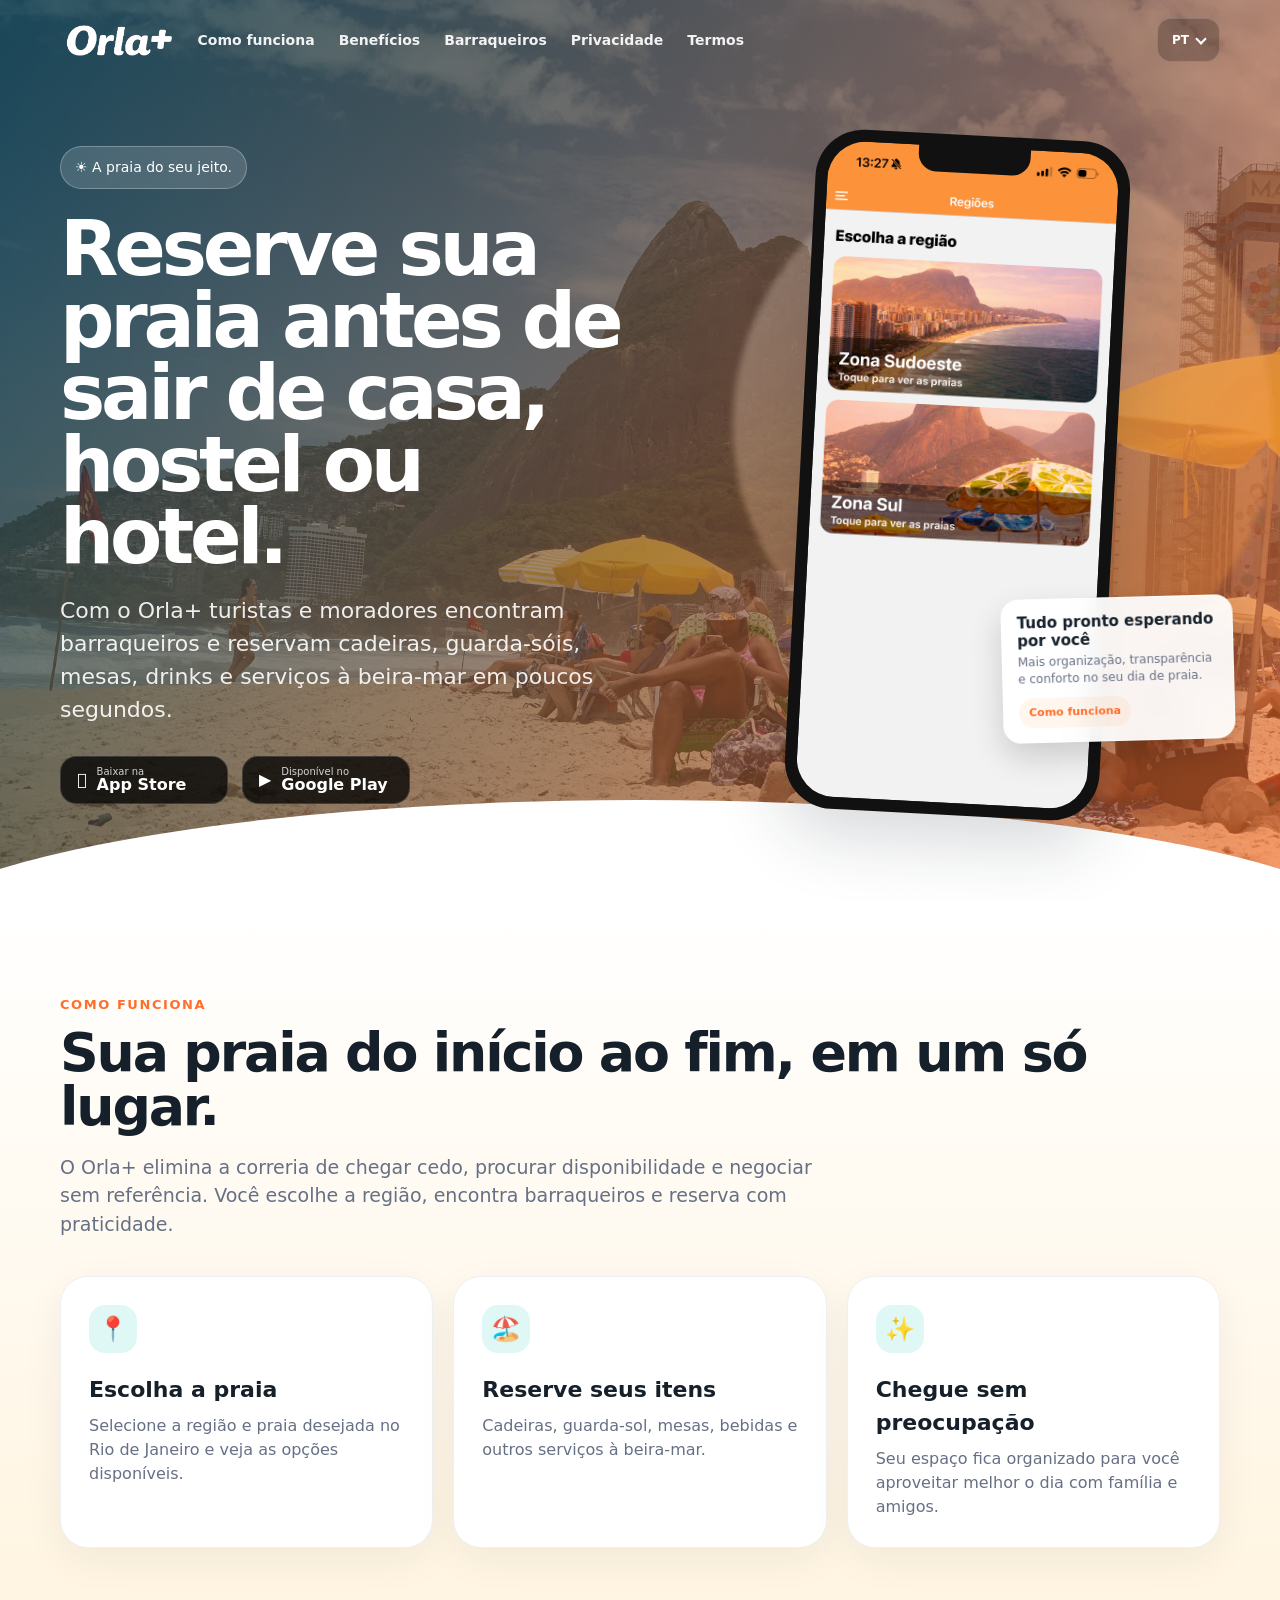
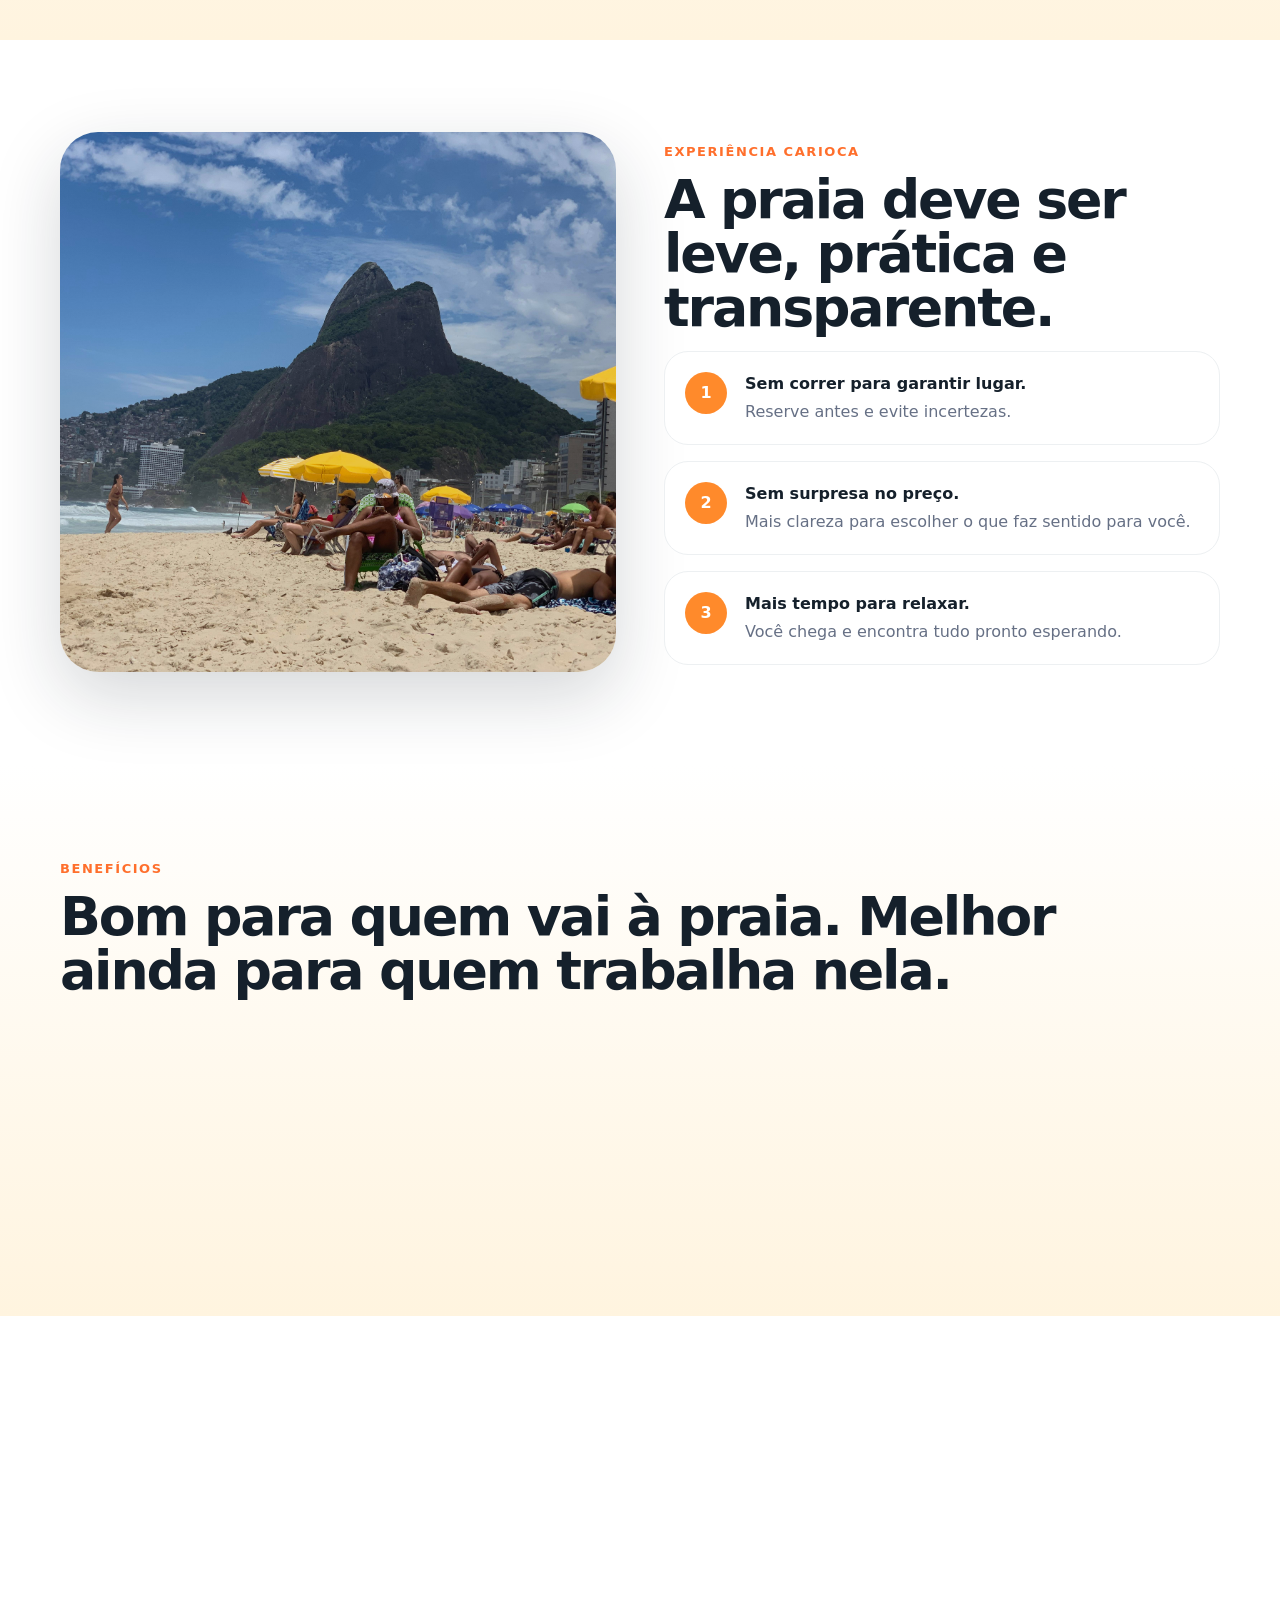
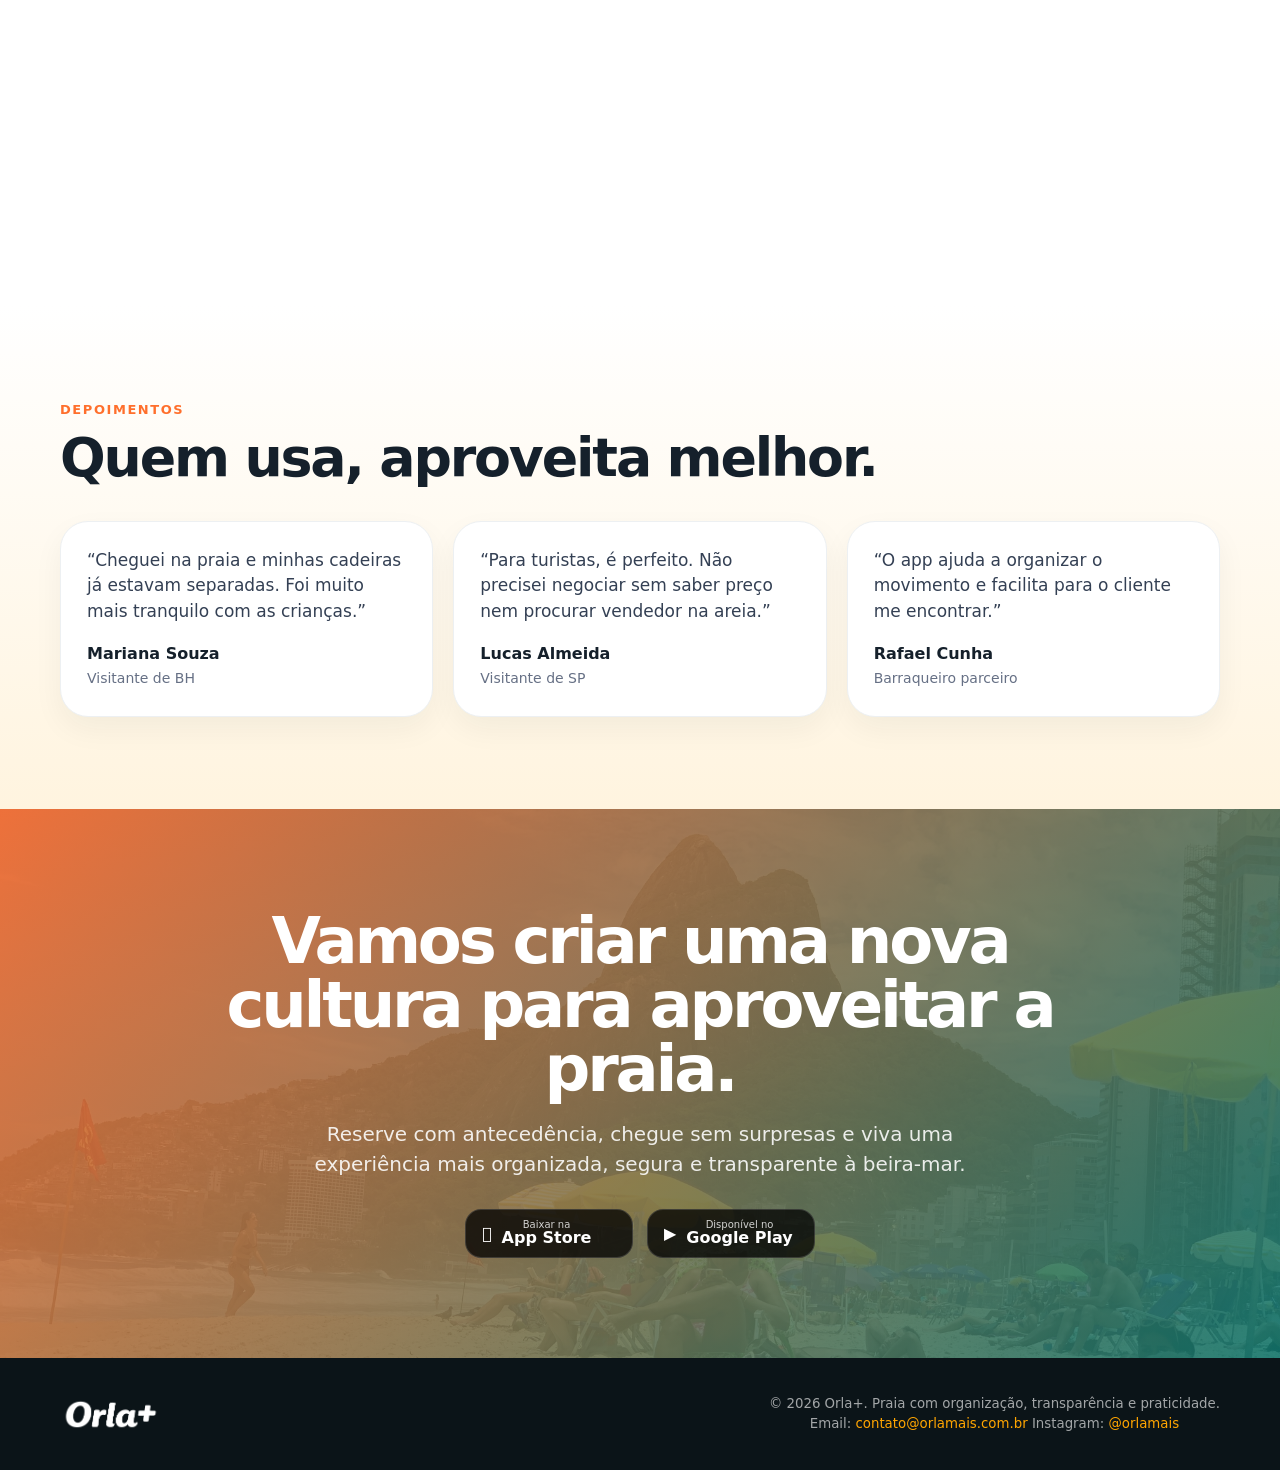
==== commit 86be7d58: "Add landing page i18n and responsive header refinements" ====
--- a/index.html
+++ b/index.html
@@ -4,7 +4,7 @@
   <meta charset="utf-8" />
   <meta name="viewport" content="width=device-width, initial-scale=1" />
   <title>Orla+ | Reserve sua praia antes de sair de casa</title>
-  <meta name="description" content="Orla+ conecta turistas e moradores do Rio de Janeiro a barraqueiros para reservar cadeiras, guarda-sóis, mesas, drinks e serviços à beira-mar com mais praticidade." />
+  <meta id="meta-description" name="description" content="Orla+ conecta turistas e moradores do Rio de Janeiro a barraqueiros para reservar cadeiras, guarda-sóis, mesas, drinks e serviços à beira-mar com mais praticidade." />
   <meta name="robots" content="index,follow" />
   <link rel="canonical" href="https://www.orlamais.com.br/" />
   <link rel="icon" type="image/svg+xml" href="./assets/logo-orlamais.svg" />
@@ -71,123 +71,143 @@
   <header class="site-header site-header--overlay">
     <div class="container nav">
       <a class="brand" href="#top"><img src="./assets/app-white-logo.png" alt="Orla+" /></a>
-      <button class="nav-toggle" type="button" aria-expanded="false" aria-controls="primary-nav" aria-label="Abrir menu">
-        <span></span>
-        <span></span>
-        <span></span>
-      </button>
       <nav class="nav-links nav-links--light" id="primary-nav" aria-label="Principal">
-        <a href="#como-funciona">Como funciona</a>
-        <a href="#beneficios">Benefícios</a>
-        <a href="#barraqueiros">Barraqueiros</a>
-        <a href="./privacy.html">Privacidade</a>
-        <a href="./terms.html">Termos</a>
+        <a href="#como-funciona" data-i18n="nav.howItWorks">Como funciona</a>
+        <a href="#beneficios" data-i18n="nav.benefits">Benefícios</a>
+        <a href="#barraqueiros" data-i18n="nav.vendors">Barraqueiros</a>
+        <a href="./privacy.html" data-i18n="nav.privacy">Privacidade</a>
+        <a href="./terms.html" data-i18n="nav.terms">Termos</a>
       </nav>
+      <div class="nav-actions">
+        <div class="language-switcher" data-language-switcher>
+          <button
+            class="language-switcher__toggle"
+            type="button"
+            aria-expanded="false"
+            aria-controls="language-menu"
+            aria-label="Selecionar idioma"
+          >
+            <span class="language-switcher__current">PT</span>
+            <span class="language-switcher__caret" aria-hidden="true"></span>
+          </button>
+          <div class="language-switcher__menu" id="language-menu" aria-label="Idioma">
+            <button class="language-switcher__button is-active" type="button" data-lang="pt-BR">PT</button>
+            <button class="language-switcher__button" type="button" data-lang="en">EN</button>
+            <button class="language-switcher__button" type="button" data-lang="es">ES</button>
+          </div>
+        </div>
+        <button class="nav-toggle" type="button" aria-expanded="false" aria-controls="primary-nav" aria-label="Abrir menu">
+          <span></span>
+          <span></span>
+          <span></span>
+        </button>
+      </div>
     </div>
   </header>
   <main id="top">
     <section class="hero hero--home">
       <div class="container hero-grid">
         <div class="reveal">
-          <span class="pill">☀️ A praia do seu jeito.</span>
-          <h1>Reserve sua praia antes de sair de casa, hostel ou hotel.</h1>
-          <p>Com o Orla+ turistas e moradores encontram barraqueiros e reservam cadeiras, guarda-sóis, mesas, drinks e serviços à beira-mar em poucos segundos.</p>
+          <span class="pill" data-i18n="hero.pill">☀️ A praia do seu jeito.</span>
+          <h1 data-i18n="hero.title">Reserve sua praia antes de sair de casa, hostel ou hotel.</h1>
+          <p data-i18n="hero.subtitle">Com o Orla+ turistas e moradores encontram barraqueiros e reservam cadeiras, guarda-sóis, mesas, drinks e serviços à beira-mar em poucos segundos.</p>
           <div class="hero-actions" id="baixar">
             <a class="store" href="https://apps.apple.com/br/app/orla/id6759345804" target="_blank" rel="noreferrer">
               <span></span>
-              <span><small>Baixar na</small><strong>App Store</strong></span>
+              <span><small data-i18n="stores.appStoreSmall">Baixar na</small><strong data-i18n="stores.appStore">App Store</strong></span>
             </a>
             <a class="store" href="https://play.google.com/store/apps/details?id=com.pedropolisenso.orlaplus" target="_blank" rel="noreferrer">
               <span>▶</span>
-              <span><small>Disponível no</small><strong>Google Play</strong></span>
+              <span><small data-i18n="stores.googlePlaySmall">Disponível no</small><strong data-i18n="stores.googlePlay">Google Play</strong></span>
             </a>
           </div>
         </div>
         <div class="phone-wrap reveal">
           <div class="blob"></div>
-          <div class="phone"><img src="./assets/print-regions.jpg" alt="Tela do aplicativo Orla+ mostrando regiões de praia" /></div>
+          <div class="phone"><img src="./assets/print-regions.jpg" alt="Tela do aplicativo Orla+ mostrando regiões de praia" data-i18n="hero.phoneAlt" data-i18n-attr="alt" /></div>
           <div class="floating-card">
-            <strong>Tudo pronto esperando por você</strong>
-            <span>Mais organização, transparência e conforto no seu dia de praia.</span>
+            <strong data-i18n="hero.cardTitle">Tudo pronto esperando por você</strong>
+            <span data-i18n="hero.cardText">Mais organização, transparência e conforto no seu dia de praia.</span>
+            <a class="floating-card__cta" href="#como-funciona" data-i18n="hero.cardCta">Como funciona</a>
           </div>
         </div>
       </div>
     </section>
     <section class="section section--soft" id="como-funciona">
       <div class="container">
-        <span class="eyebrow reveal">Como funciona</span>
-        <h2 class="reveal">Sua praia do início ao fim, em um só lugar.</h2>
-        <p class="lead reveal">O Orla+ elimina a correria de chegar cedo, procurar disponibilidade e negociar sem referência. Você escolhe a região, encontra barraqueiros e reserva com praticidade.</p>
+        <span class="eyebrow reveal" data-i18n="howItWorks.eyebrow">Como funciona</span>
+        <h2 class="reveal" data-i18n="howItWorks.title">Sua praia do início ao fim, em um só lugar.</h2>
+        <p class="lead reveal" data-i18n="howItWorks.lead">O Orla+ elimina a correria de chegar cedo, procurar disponibilidade e negociar sem referência. Você escolhe a região, encontra barraqueiros e reserva com praticidade.</p>
         <div class="cards">
-          <div class="card reveal"><div class="icon">📍</div><h3>Escolha a praia</h3><p>Selecione a região e praia desejada no Rio de Janeiro e veja as opções disponíveis.</p></div>
-          <div class="card reveal"><div class="icon">🏖️</div><h3>Reserve seus itens</h3><p>Cadeiras, guarda-sol, mesas, bebidas e outros serviços à beira-mar.</p></div>
-          <div class="card reveal"><div class="icon">✨</div><h3>Chegue sem preocupação</h3><p>Seu espaço fica organizado para você aproveitar melhor o dia com família e amigos.</p></div>
+          <div class="card reveal"><div class="icon">📍</div><h3 data-i18n="howItWorks.card1Title">Escolha a praia</h3><p data-i18n="howItWorks.card1Text">Selecione a região e praia desejada no Rio de Janeiro e veja as opções disponíveis.</p></div>
+          <div class="card reveal"><div class="icon">🏖️</div><h3 data-i18n="howItWorks.card2Title">Reserve seus itens</h3><p data-i18n="howItWorks.card2Text">Cadeiras, guarda-sol, mesas, bebidas e outros serviços à beira-mar.</p></div>
+          <div class="card reveal"><div class="icon">✨</div><h3 data-i18n="howItWorks.card3Title">Chegue sem preocupação</h3><p data-i18n="howItWorks.card3Text">Seu espaço fica organizado para você aproveitar melhor o dia com família e amigos.</p></div>
         </div>
       </div>
     </section>
     <section class="section">
       <div class="container split">
-        <div class="beach-photo reveal" role="img" aria-label="Praia do Rio de Janeiro ensolarada"></div>
+        <div class="beach-photo reveal" role="img" aria-label="Praia do Rio de Janeiro ensolarada" data-i18n="experience.photoAlt" data-i18n-attr="aria-label"></div>
         <div class="reveal">
-          <span class="eyebrow">Experiência carioca</span>
-          <h2>A praia deve ser leve, prática e transparente.</h2>
+          <span class="eyebrow" data-i18n="experience.eyebrow">Experiência carioca</span>
+          <h2 data-i18n="experience.title">A praia deve ser leve, prática e transparente.</h2>
           <div class="steps">
-            <div class="step"><div class="num">1</div><div><strong>Sem correr para garantir lugar.</strong><span>Reserve antes e evite incertezas.</span></div></div>
-            <div class="step"><div class="num">2</div><div><strong>Sem surpresa no preço.</strong><span>Mais clareza para escolher o que faz sentido para você.</span></div></div>
-            <div class="step"><div class="num">3</div><div><strong>Mais tempo para relaxar.</strong><span>Você chega e encontra tudo pronto esperando.</span></div></div>
+            <div class="step"><div class="num">1</div><div><strong data-i18n="experience.step1Title">Sem correr para garantir lugar.</strong><span data-i18n="experience.step1Text">Reserve antes e evite incertezas.</span></div></div>
+            <div class="step"><div class="num">2</div><div><strong data-i18n="experience.step2Title">Sem surpresa no preço.</strong><span data-i18n="experience.step2Text">Mais clareza para escolher o que faz sentido para você.</span></div></div>
+            <div class="step"><div class="num">3</div><div><strong data-i18n="experience.step3Title">Mais tempo para relaxar.</strong><span data-i18n="experience.step3Text">Você chega e encontra tudo pronto esperando.</span></div></div>
           </div>
         </div>
       </div>
     </section>
     <section class="section section--soft" id="beneficios">
       <div class="container">
-        <span class="eyebrow reveal">Benefícios</span>
-        <h2 class="reveal">Bom para quem vai à praia. Melhor ainda para quem trabalha nela.</h2>
+        <span class="eyebrow reveal" data-i18n="benefits.eyebrow">Benefícios</span>
+        <h2 class="reveal" data-i18n="benefits.title">Bom para quem vai à praia. Melhor ainda para quem trabalha nela.</h2>
         <div class="benefits">
-          <div class="benefit reveal"><h3>Para usuários</h3><ul><li>Reserva rápida pelo celular</li><li>Mais conforto para famílias e turistas</li><li>Preços e serviços mais claros</li><li>Menos estresse e mais tempo de lazer</li></ul></div>
-          <div class="benefit reveal"><h3>Para barraqueiros</h3><ul><li>Mais visibilidade digital</li><li>Organização das reservas</li><li>Novos canais de venda</li><li>Relacionamento direto com clientes</li></ul></div>
+          <div class="benefit reveal"><h3 data-i18n="benefits.usersTitle">Para usuários</h3><ul><li data-i18n="benefits.user1">Reserva rápida pelo celular</li><li data-i18n="benefits.user2">Mais conforto para famílias e turistas</li><li data-i18n="benefits.user3">Preços e serviços mais claros</li><li data-i18n="benefits.user4">Menos estresse e mais tempo de lazer</li></ul></div>
+          <div class="benefit reveal"><h3 data-i18n="benefits.vendorsTitle">Para barraqueiros</h3><ul><li data-i18n="benefits.vendor1">Mais visibilidade digital</li><li data-i18n="benefits.vendor2">Organização das reservas</li><li data-i18n="benefits.vendor3">Novos canais de venda</li><li data-i18n="benefits.vendor4">Relacionamento direto com clientes</li></ul></div>
         </div>
       </div>
     </section>
     <section class="section" id="barraqueiros">
       <div class="container vendor reveal">
         <div>
-          <span class="eyebrow eyebrow--warm">Barraqueiros parceiros</span>
-          <h2>Uma vitrine digital para a praia.</h2>
-          <p>O Orla+ ajuda barraqueiros e prestadores de serviços locais a organizarem melhor sua operação, aumentarem sua presença online e receberem clientes com mais previsibilidade.</p>
-          <a class="btn" href="#baixar">Quero conhecer</a>
+          <span class="eyebrow eyebrow--warm" data-i18n="vendors.eyebrow">Barraqueiros parceiros</span>
+          <h2 data-i18n="vendors.title">Uma vitrine digital para a praia.</h2>
+          <p data-i18n="vendors.text">O Orla+ ajuda barraqueiros e prestadores de serviços locais a organizarem melhor sua operação, aumentarem sua presença online e receberem clientes com mais previsibilidade.</p>
+          <a class="btn" href="#baixar" data-i18n="vendors.cta">Quero conhecer</a>
         </div>
         <div class="vendor-list">
-          <div>✅ Cadastro de produtos e serviços</div>
-          <div>✅ Reservas mais organizadas</div>
-          <div>✅ Destaque para barraqueiros parceiros</div>
-          <div>✅ Mais oportunidades com turistas e locais</div>
+          <div data-i18n="vendors.list1">✅ Cadastro de produtos e serviços</div>
+          <div data-i18n="vendors.list2">✅ Reservas mais organizadas</div>
+          <div data-i18n="vendors.list3">✅ Destaque para barraqueiros parceiros</div>
+          <div data-i18n="vendors.list4">✅ Mais oportunidades com turistas e locais</div>
         </div>
       </div>
     </section>
     <section class="section section--soft">
       <div class="container">
-        <span class="eyebrow reveal">Depoimentos</span>
-        <h2 class="reveal">Quem usa, aproveita melhor.</h2>
+        <span class="eyebrow reveal" data-i18n="testimonials.eyebrow">Depoimentos</span>
+        <h2 class="reveal" data-i18n="testimonials.title">Quem usa, aproveita melhor.</h2>
         <div class="testimonials">
-          <div class="quote reveal"><p>“Cheguei na praia e minhas cadeiras já estavam separadas. Foi muito mais tranquilo com as crianças.”</p><strong>Mariana Souza</strong><span>Visitante de BH</span></div>
-          <div class="quote reveal"><p>“Para turistas, é perfeito. Não precisei negociar sem saber preço nem procurar vendedor na areia.”</p><strong>Lucas Almeida</strong><span>Visitante de SP</span></div>
-          <div class="quote reveal"><p>“O app ajuda a organizar o movimento e facilita para o cliente me encontrar.”</p><strong>Rafael Cunha</strong><span>Barraqueiro parceiro</span></div>
+          <div class="quote reveal"><p data-i18n="testimonials.quote1">“Cheguei na praia e minhas cadeiras já estavam separadas. Foi muito mais tranquilo com as crianças.”</p><strong>Mariana Souza</strong><span data-i18n="testimonials.role1">Visitante de BH</span></div>
+          <div class="quote reveal"><p data-i18n="testimonials.quote2">“Para turistas, é perfeito. Não precisei negociar sem saber preço nem procurar vendedor na areia.”</p><strong>Lucas Almeida</strong><span data-i18n="testimonials.role2">Visitante de SP</span></div>
+          <div class="quote reveal"><p data-i18n="testimonials.quote3">“O app ajuda a organizar o movimento e facilita para o cliente me encontrar.”</p><strong>Rafael Cunha</strong><span data-i18n="testimonials.role3">Barraqueiro parceiro</span></div>
         </div>
       </div>
     </section>
     <section class="cta">
       <div class="container reveal">
-        <h2>Vamos criar uma nova cultura para aproveitar a praia.</h2>
-        <p>Reserve com antecedência, chegue sem surpresas e viva uma experiência mais organizada, segura e transparente à beira-mar.</p>
+        <h2 data-i18n="closing.title">Vamos criar uma nova cultura para aproveitar a praia.</h2>
+        <p data-i18n="closing.text">Reserve com antecedência, chegue sem surpresas e viva uma experiência mais organizada, segura e transparente à beira-mar.</p>
         <div class="hero-actions hero-actions--center">
           <a class="store" href="https://apps.apple.com/br/app/orla/id6759345804" target="_blank" rel="noreferrer">
             <span></span>
-            <span><small>Baixar na</small><strong>App Store</strong></span>
+            <span><small data-i18n="stores.appStoreSmall">Baixar na</small><strong data-i18n="stores.appStore">App Store</strong></span>
           </a>
           <a class="store" href="https://play.google.com/store/apps/details?id=com.pedropolisenso.orlaplus" target="_blank" rel="noreferrer">
             <span>▶</span>
-            <span><small>Disponível no</small><strong>Google Play</strong></span>
+            <span><small data-i18n="stores.googlePlaySmall">Disponível no</small><strong data-i18n="stores.googlePlay">Google Play</strong></span>
           </a>
         </div>
       </div>
@@ -196,10 +216,10 @@
   <footer>
     <div class="container foot">
       <img src="./assets/app-white-logo.png" alt="Orla+" />
-      <small style="text-align: center;">© 2026 Orla+. Praia com organização, transparência e praticidade.
+      <small style="text-align: center;"><span data-i18n="footer.copy">© 2026 Orla+. Praia com organização, transparência e praticidade.</span>
         <br>
-        Email: <a style="color: orange;" href="mailto:contato@orlamais.com.br">contato@orlamais.com.br</a>
-        Instagram: <a style="color: orange;" href="https://www.instagram.com/orlamais" target="_blank" rel="noreferrer">@orlamais</a>
+        <span data-i18n="footer.emailLabel">Email:</span> <a style="color: orange;" href="mailto:contato@orlamais.com.br">contato@orlamais.com.br</a>
+        <span data-i18n="footer.instagramLabel">Instagram:</span> <a style="color: orange;" href="https://www.instagram.com/orlamais" target="_blank" rel="noreferrer">@orlamais</a>
       </small>
     </div>
   </footer>
--- a/styles.css
+++ b/styles.css
@@ -90,13 +90,11 @@
   display: flex;
   align-items: center;
   gap: 12px;
-  flex: 0 0 auto;
 }
 
 .brand img {
-  display: block;
-  width: clamp(148px, 11vw, 184px);
-  height: auto;
+  height: 42px;
+  width: auto;
 }
 
 .nav-links {
@@ -109,11 +107,14 @@
 
 .nav-links a {
   opacity: 0.92;
+  transition: color 0.2s ease, opacity 0.2s ease, transform 0.2s ease;
 }
 
 .nav-links a:hover,
 .nav-links a:focus-visible {
   opacity: 1;
+  color: #ffd2ae;
+  transform: translateY(-1px);
 }
 
 .nav-links--light {
@@ -122,6 +123,110 @@
 
 .nav-links--dark {
   color: #fff;
+}
+
+.nav-actions {
+  display: flex;
+  align-items: center;
+  gap: 10px;
+  margin-left: auto;
+  position: relative;
+}
+
+.language-switcher {
+  position: relative;
+}
+
+.language-switcher__toggle {
+  display: inline-flex;
+  align-items: center;
+  justify-content: center;
+  gap: 8px;
+  min-width: 62px;
+  height: 44px;
+  padding: 0 14px;
+  border: 1px solid rgba(255, 255, 255, 0.16);
+  border-radius: 14px;
+  background: rgba(0, 0, 0, 0.22);
+  color: #fff;
+  font: inherit;
+  font-size: 12px;
+  font-weight: 800;
+  cursor: pointer;
+}
+
+.language-switcher__caret {
+  width: 8px;
+  height: 8px;
+  border-right: 2px solid currentColor;
+  border-bottom: 2px solid currentColor;
+  transform: translateY(-1px) rotate(45deg);
+  transition: transform 0.2s ease;
+}
+
+.language-switcher__menu {
+  position: absolute;
+  top: calc(100% + 8px);
+  right: 0;
+  z-index: 26;
+  display: flex;
+  flex-direction: column;
+  align-items: stretch;
+  min-width: 78px;
+  gap: 8px;
+  padding: 10px;
+  border: 1px solid rgba(255, 255, 255, 0.14);
+  border-radius: 16px;
+  background: rgba(11, 20, 24, 0.94);
+  box-shadow: 0 18px 38px rgba(0, 0, 0, 0.24);
+  backdrop-filter: blur(12px);
+  opacity: 0;
+  visibility: hidden;
+  transform: translateY(-8px) scale(0.98);
+  transform-origin: top right;
+  pointer-events: none;
+  transition:
+    opacity 0.22s ease,
+    transform 0.22s ease,
+    visibility 0.22s ease;
+}
+
+.language-switcher__button {
+  border: 0;
+  border-radius: 12px;
+  background: transparent;
+  color: rgba(255, 255, 255, 0.82);
+  font: inherit;
+  font-size: 12px;
+  font-weight: 800;
+  line-height: 1;
+  min-height: 40px;
+  padding: 0 12px;
+  cursor: pointer;
+  transition: background 0.2s ease, color 0.2s ease, transform 0.2s ease;
+}
+
+.language-switcher__button:hover,
+.language-switcher__button:focus-visible {
+  background: rgba(255, 138, 43, 0.14);
+  color: #fff;
+  transform: translateX(3px);
+}
+
+.language-switcher__button.is-active {
+  background: rgba(255, 138, 43, 0.22);
+  color: #fff;
+}
+
+.nav--language-open .language-switcher__caret {
+  transform: translateY(1px) rotate(-135deg);
+}
+
+.nav--language-open .language-switcher__menu {
+  opacity: 1;
+  visibility: visible;
+  transform: translateY(0) scale(1);
+  pointer-events: auto;
 }
 
 .nav-toggle {
@@ -133,7 +238,7 @@
   width: 44px;
   height: 44px;
   padding: 0;
-  border: 1px solid rgba(255, 255, 255, 0.18);
+  border: 1px solid rgba(255, 255, 255, 0.16);
   border-radius: 14px;
   background: rgba(0, 0, 0, 0.22);
   color: #fff;
@@ -322,27 +427,129 @@
 
 .floating-card {
   position: absolute;
-  right: 0;
-  bottom: 60px;
+  right: -14px;
+  bottom: 74px;
   z-index: 5;
-  max-width: 250px;
-  padding: 16px 18px;
-  border-radius: 22px;
-  background: rgba(255, 255, 255, 0.94);
+  max-width: 232px;
+  padding: 14px 15px;
+  border: 1px solid rgba(255, 255, 255, 0.7);
+  border-radius: 18px;
+  background: rgba(255, 255, 255, 0.93);
   color: var(--ink);
-  box-shadow: 0 20px 50px rgba(0, 0, 0, 0.22);
+  box-shadow: 0 14px 32px rgba(0, 0, 0, 0.16);
+  transform: rotate(-1.5deg);
+  backdrop-filter: blur(12px);
 }
 
 .floating-card strong {
   display: block;
-  font-size: 18px;
+  font-size: 15px;
+  line-height: 1.2;
 }
 
 .floating-card span {
   display: block;
-  margin-top: 2px;
+  margin-top: 4px;
   color: var(--muted);
-  font-size: 13px;
+  line-height: 1.4;
+  font-size: 12px;
+}
+
+.floating-card__cta {
+  display: inline-flex;
+  align-items: center;
+  justify-content: center;
+  margin-top: 10px;
+  padding: 7px 10px;
+  border-radius: 999px;
+  background: rgba(255, 138, 43, 0.08);
+  color: var(--orange-2);
+  font-size: 11px;
+  font-weight: 800;
+  transition: background 0.2s ease, color 0.2s ease;
+}
+
+.floating-card__cta:hover,
+.floating-card__cta:focus-visible {
+  background: rgba(255, 138, 43, 0.18);
+  color: var(--orange);
+}
+
+@media (max-width: 1160px) and (min-width: 901px) {
+  .floating-card {
+    right: 8px;
+    bottom: 48px;
+    max-width: 210px;
+    transform: rotate(-0.8deg);
+  }
+}
+
+@media (max-width: 900px) and (min-width: 700px) {
+  .hero--home {
+    min-height: auto;
+    padding-top: 104px;
+    padding-bottom: 40px;
+  }
+
+  .hero-grid {
+    gap: 28px;
+  }
+
+  .hero h1 {
+    max-width: 11ch;
+    margin: 18px 0 14px;
+    font-size: clamp(35px, 5.7vw, 47px);
+    line-height: 0.98;
+  }
+
+  .hero p {
+    max-width: 520px;
+    margin-bottom: 20px;
+    font-size: 15px;
+  }
+
+  .hero-actions {
+    gap: 12px;
+  }
+
+  .phone-wrap {
+    width: fit-content;
+    margin: 10px auto 0;
+  }
+
+  .blob {
+    width: 430px;
+    height: 430px;
+    left: 50%;
+    transform: translate(-50%, 10px);
+  }
+
+  .phone {
+    width: 238px;
+    height: 514px;
+  }
+
+  .floating-card {
+    right: -12px;
+    bottom: 44px;
+    max-width: 174px;
+    padding: 10px 11px;
+    transform: rotate(-0.6deg);
+  }
+
+  .floating-card strong {
+    font-size: 13px;
+  }
+
+  .floating-card span {
+    font-size: 10px;
+  }
+
+  .floating-card__cta {
+    margin-top: 8px;
+    padding: 6px 9px;
+    font-size: 10px;
+  }
 }
 
 .section {
@@ -644,22 +851,36 @@
 
 @media (max-width: 900px) {
   .nav {
-    flex-wrap: wrap;
+    flex-wrap: nowrap;
+    justify-content: space-between;
     align-items: center;
-    justify-content: space-between;
-    gap: 12px;
+    gap: 14px;
   }
 
   .brand {
-    justify-content: center;
-  }
-
-  .brand img {
-    width: min(168px, 52vw);
+    width: auto;
+    justify-content: flex-start;
+  }
+
+  .nav-actions {
+    width: auto;
+    margin-left: 0;
+    justify-content: flex-end;
+  }
+
+  .language-switcher {
+    position: relative;
   }
 
   .nav-toggle {
     display: inline-flex;
+  }
+
+  .language-switcher__button:hover,
+  .language-switcher__button:focus-visible {
+    background: rgba(255, 138, 43, 0.2);
+    color: #fff;
+    transform: translateX(3px);
   }
 
   .nav-links {
@@ -679,7 +900,6 @@
     background: rgba(11, 20, 24, 0.94);
     box-shadow: 0 18px 38px rgba(0, 0, 0, 0.24);
     backdrop-filter: blur(14px);
-    justify-content: center;
     font-size: 13px;
     opacity: 0;
     visibility: hidden;
@@ -711,9 +931,9 @@
 
   .nav-links a:hover,
   .nav-links a:focus-visible {
-    background: rgba(255, 138, 43, 0.14);
+    background: rgba(255, 138, 43, 0.2);
     color: #fff;
-    transform: translateX(2px);
+    transform: translateX(4px);
   }
 
   .hero-grid,
@@ -732,7 +952,10 @@
   }
 
   .floating-card {
-    right: 10px;
+    right: 4px;
+    bottom: 42px;
+    max-width: 214px;
+    transform: rotate(0);
   }
 
   .cards,
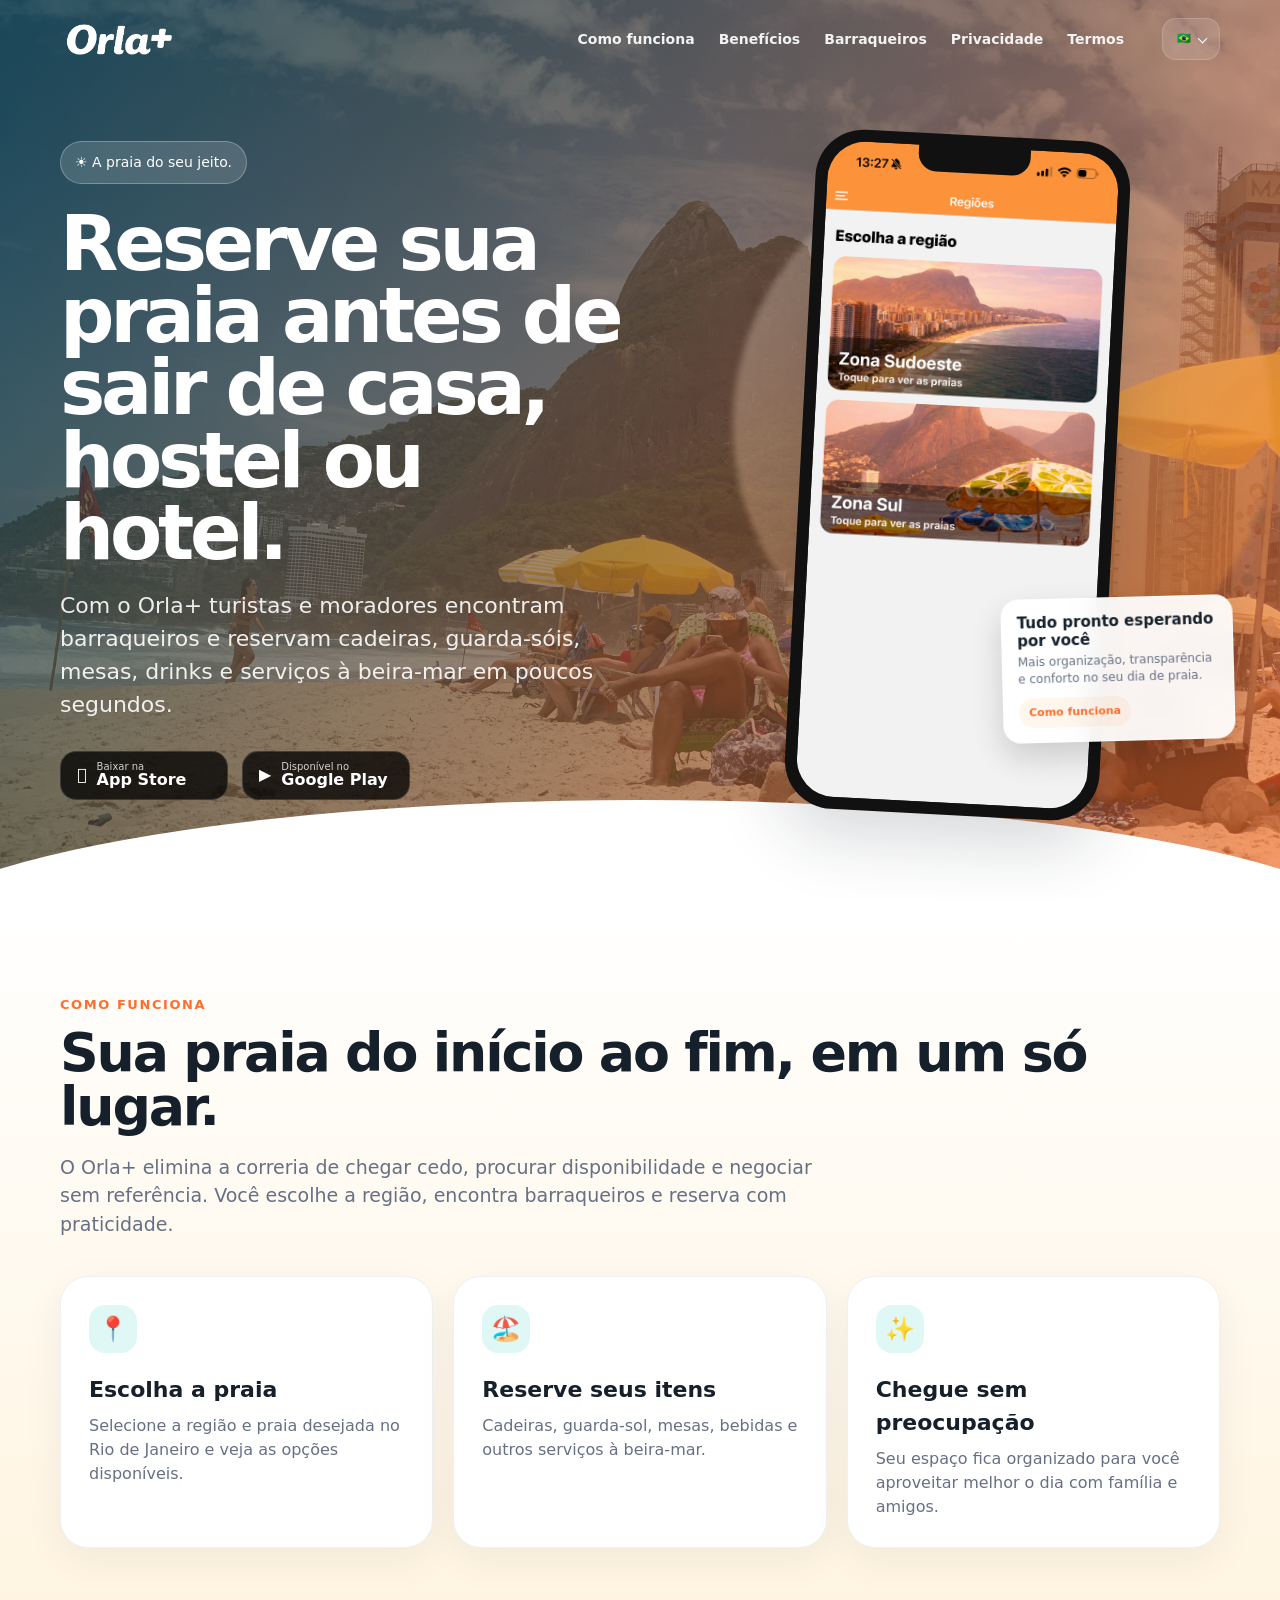
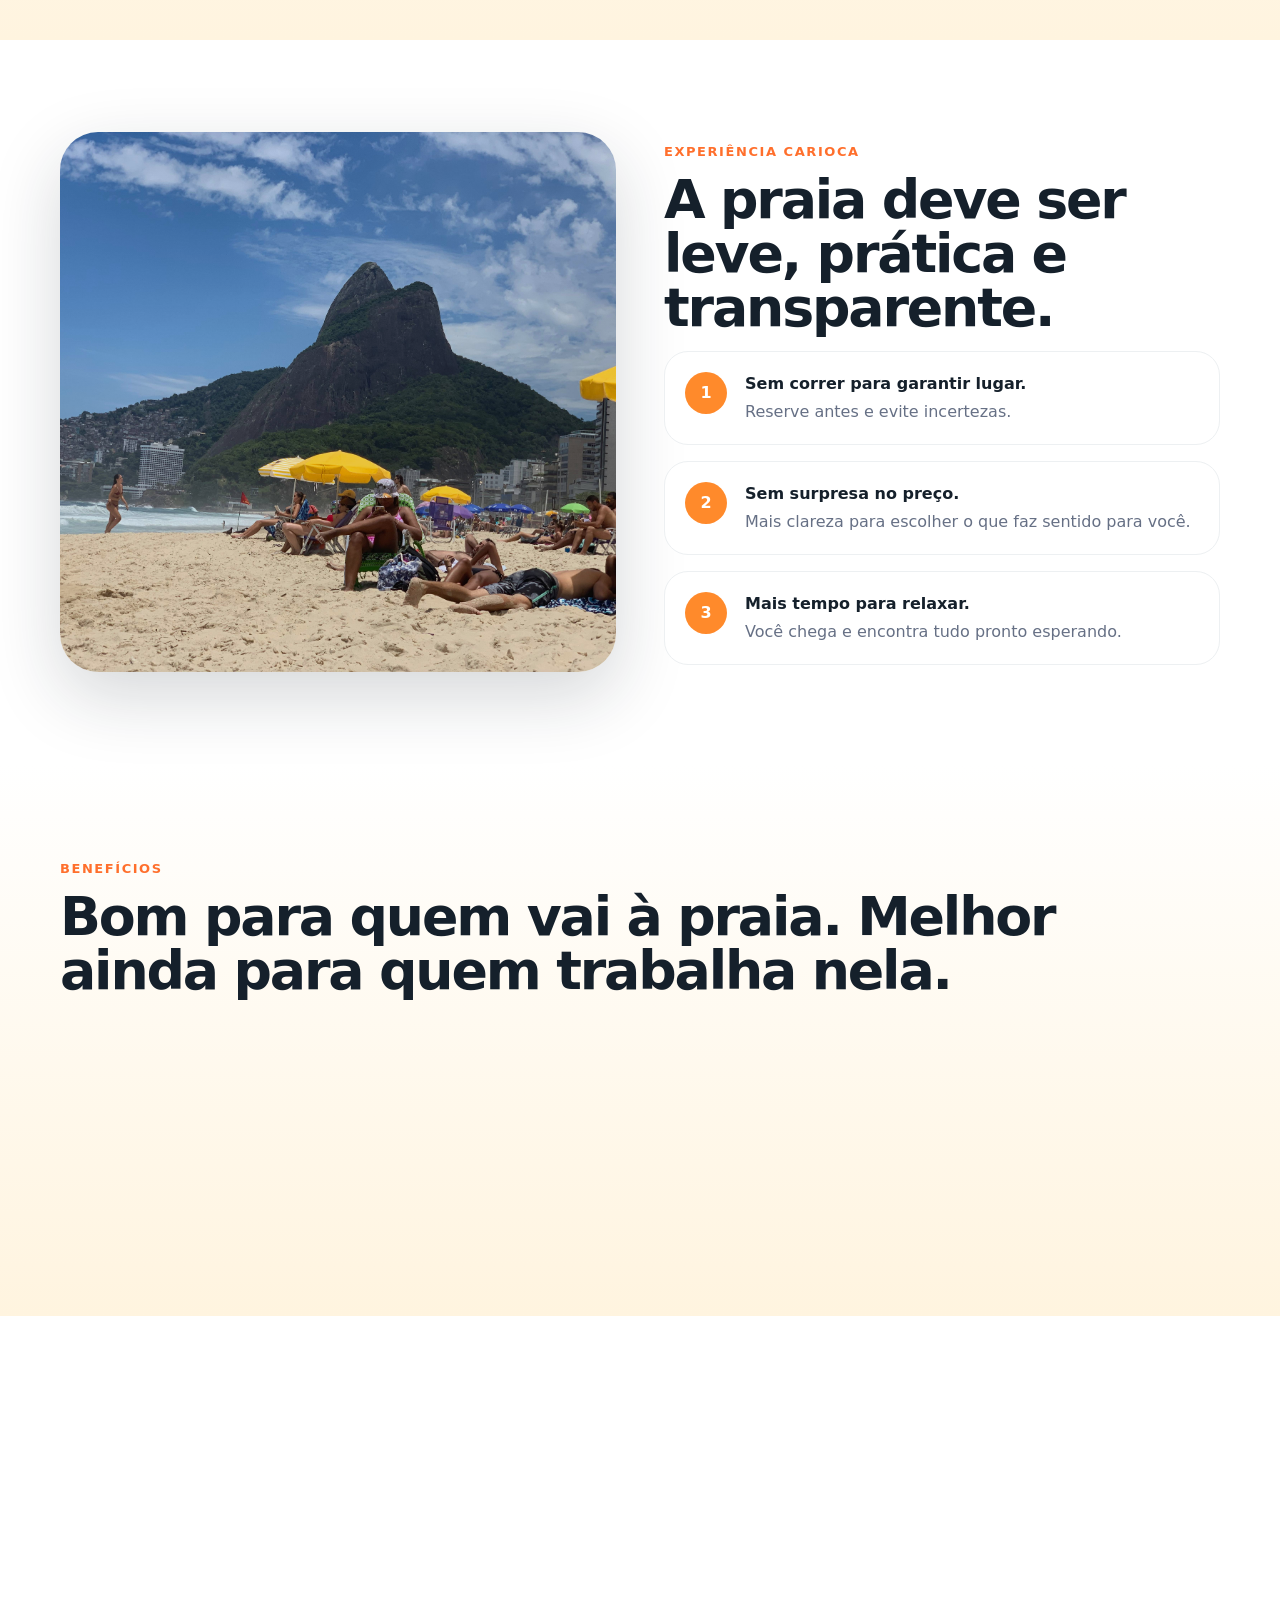
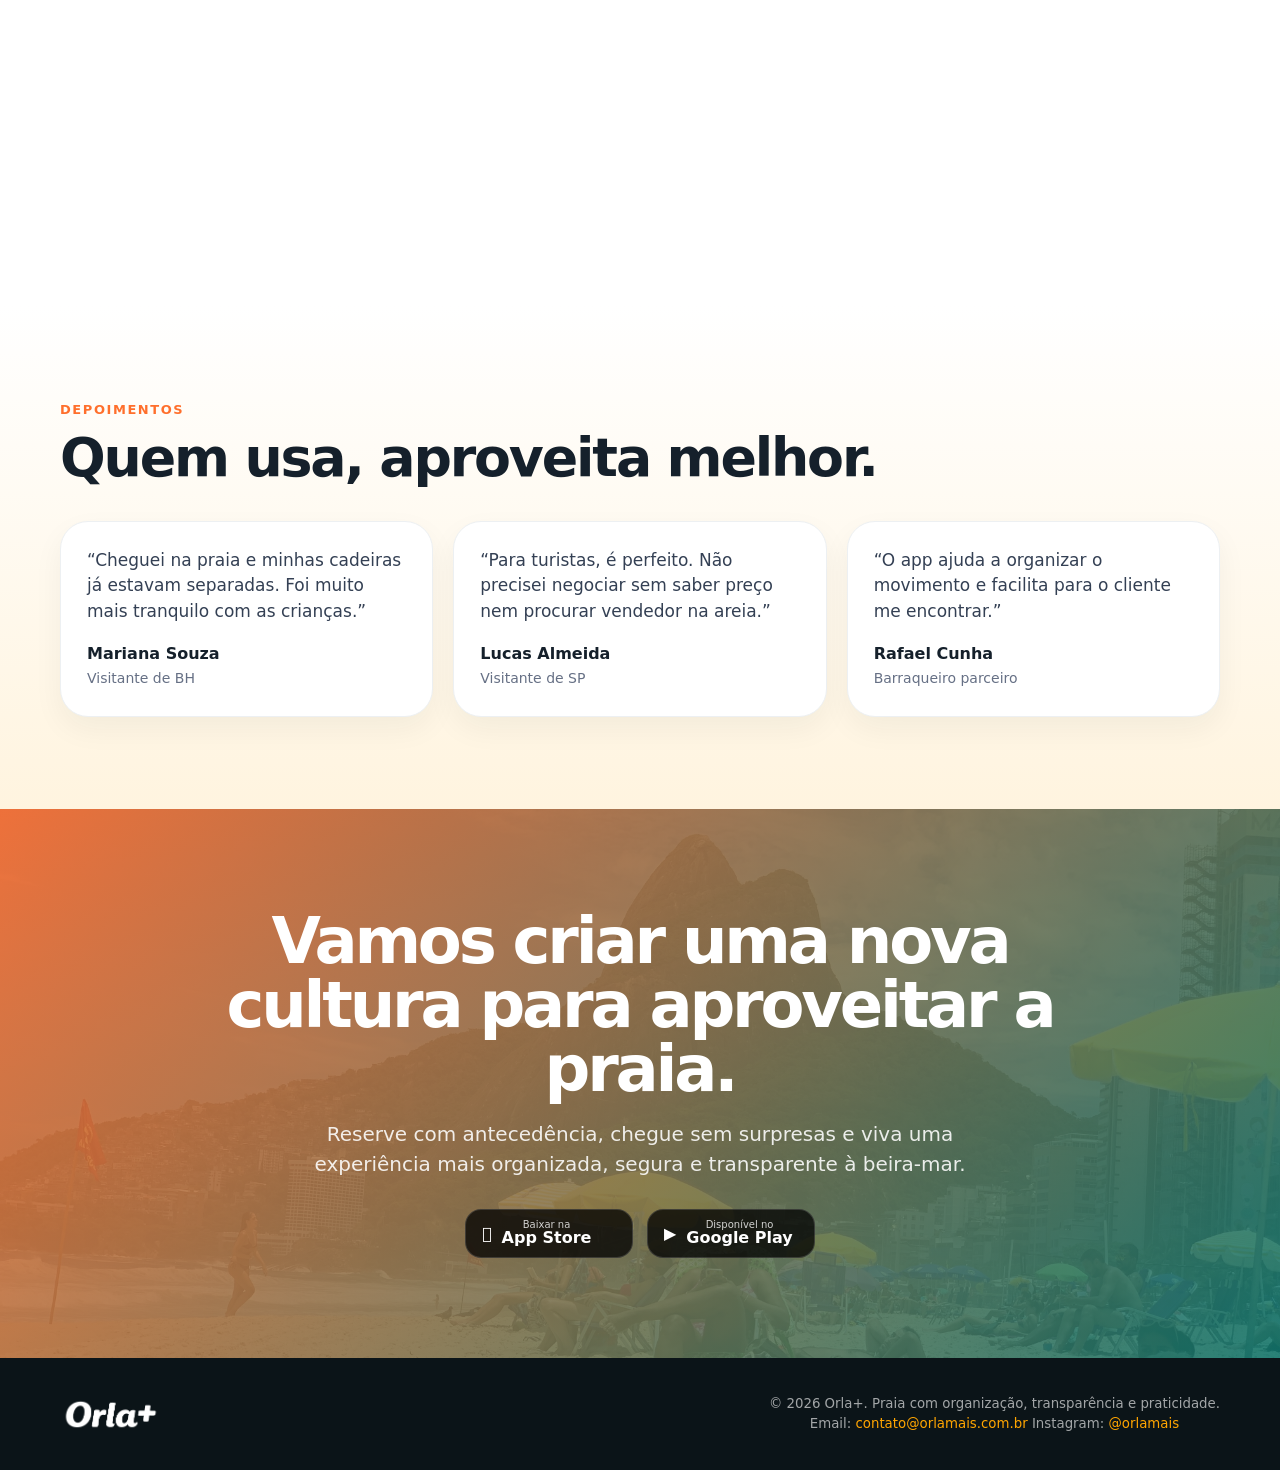
==== commit ae05a733: "Ajusta hero e seletor de idioma" ====
--- a/index.html
+++ b/index.html
@@ -87,13 +87,13 @@
             aria-controls="language-menu"
             aria-label="Selecionar idioma"
           >
-            <span class="language-switcher__current">PT</span>
+            <span class="language-switcher__current" aria-hidden="true">🇧🇷</span>
             <span class="language-switcher__caret" aria-hidden="true"></span>
           </button>
           <div class="language-switcher__menu" id="language-menu" aria-label="Idioma">
-            <button class="language-switcher__button is-active" type="button" data-lang="pt-BR">PT</button>
-            <button class="language-switcher__button" type="button" data-lang="en">EN</button>
-            <button class="language-switcher__button" type="button" data-lang="es">ES</button>
+            <button class="language-switcher__button is-active" type="button" data-lang="pt-BR" aria-label="Português" title="Português">🇧🇷</button>
+            <button class="language-switcher__button" type="button" data-lang="en" aria-label="English" title="English">🇺🇸</button>
+            <button class="language-switcher__button" type="button" data-lang="es" aria-label="Español" title="Español">🇪🇸</button>
           </div>
         </div>
         <button class="nav-toggle" type="button" aria-expanded="false" aria-controls="primary-nav" aria-label="Abrir menu">
@@ -107,7 +107,7 @@
   <main id="top">
     <section class="hero hero--home">
       <div class="container hero-grid">
-        <div class="reveal">
+        <div class="hero-copy reveal">
           <span class="pill" data-i18n="hero.pill">☀️ A praia do seu jeito.</span>
           <h1 data-i18n="hero.title">Reserve sua praia antes de sair de casa, hostel ou hotel.</h1>
           <p data-i18n="hero.subtitle">Com o Orla+ turistas e moradores encontram barraqueiros e reservam cadeiras, guarda-sóis, mesas, drinks e serviços à beira-mar em poucos segundos.</p>
--- a/styles.css
+++ b/styles.css
@@ -82,7 +82,7 @@
   position: relative;
   display: flex;
   align-items: center;
-  justify-content: space-between;
+  justify-content: flex-start;
   gap: 20px;
 }
 
@@ -101,6 +101,7 @@
   display: flex;
   align-items: center;
   gap: 24px;
+  margin-left: auto;
   font-size: 14px;
   font-weight: 700;
 }
@@ -129,7 +130,7 @@
   display: flex;
   align-items: center;
   gap: 10px;
-  margin-left: auto;
+  margin-left: 18px;
   position: relative;
 }
 
@@ -142,47 +143,54 @@
   align-items: center;
   justify-content: center;
   gap: 8px;
-  min-width: 62px;
-  height: 44px;
-  padding: 0 14px;
+  min-width: 58px;
+  height: 42px;
+  padding: 0 11px;
   border: 1px solid rgba(255, 255, 255, 0.16);
   border-radius: 14px;
-  background: rgba(0, 0, 0, 0.22);
+  background: rgba(255, 255, 255, 0.12);
   color: #fff;
   font: inherit;
-  font-size: 12px;
-  font-weight: 800;
+  font-size: 11px;
+  font-weight: 700;
   cursor: pointer;
+  transition: background 0.2s ease, border-color 0.2s ease, transform 0.2s ease;
+}
+
+.language-switcher__toggle:hover,
+.language-switcher__toggle:focus-visible {
+  background: rgba(255, 255, 255, 0.18);
+  border-color: rgba(255, 255, 255, 0.22);
 }
 
 .language-switcher__caret {
-  width: 8px;
-  height: 8px;
-  border-right: 2px solid currentColor;
-  border-bottom: 2px solid currentColor;
+  width: 7px;
+  height: 7px;
+  border-right: 1.5px solid currentColor;
+  border-bottom: 1.5px solid currentColor;
   transform: translateY(-1px) rotate(45deg);
   transition: transform 0.2s ease;
 }
 
 .language-switcher__menu {
   position: absolute;
-  top: calc(100% + 8px);
+  top: calc(100% + 6px);
   right: 0;
   z-index: 26;
   display: flex;
   flex-direction: column;
   align-items: stretch;
-  min-width: 78px;
-  gap: 8px;
-  padding: 10px;
+  min-width: 62px;
+  gap: 4px;
+  padding: 7px 7px;
   border: 1px solid rgba(255, 255, 255, 0.14);
-  border-radius: 16px;
-  background: rgba(11, 20, 24, 0.94);
-  box-shadow: 0 18px 38px rgba(0, 0, 0, 0.24);
-  backdrop-filter: blur(12px);
+  border-radius: 18px;
+  background: rgba(255, 255, 255, 0.12);
+  box-shadow: 0 14px 28px rgba(0, 0, 0, 0.14);
+  backdrop-filter: blur(14px);
   opacity: 0;
   visibility: hidden;
-  transform: translateY(-8px) scale(0.98);
+  transform: translateY(-6px) scale(0.985);
   transform-origin: top right;
   pointer-events: none;
   transition:
@@ -192,29 +200,33 @@
 }
 
 .language-switcher__button {
+  display: grid;
+  place-items: center;
   border: 0;
-  border-radius: 12px;
+  width: 100%;
+  border-radius: 999px;
   background: transparent;
-  color: rgba(255, 255, 255, 0.82);
+  color: rgba(255, 255, 255, 0.84);
   font: inherit;
-  font-size: 12px;
-  font-weight: 800;
+  font-size: 17px;
+  font-weight: 700;
   line-height: 1;
-  min-height: 40px;
-  padding: 0 12px;
+  min-height: 34px;
+  padding: 0;
   cursor: pointer;
-  transition: background 0.2s ease, color 0.2s ease, transform 0.2s ease;
+  transition: background 0.2s ease, color 0.2s ease, transform 0.2s ease, opacity 0.2s ease;
 }
 
 .language-switcher__button:hover,
 .language-switcher__button:focus-visible {
-  background: rgba(255, 138, 43, 0.14);
-  color: #fff;
-  transform: translateX(3px);
+  background: rgba(255, 255, 255, 0.12);
+  color: #fff;
+  transform: translateY(-1px);
 }
 
 .language-switcher__button.is-active {
-  background: rgba(255, 138, 43, 0.22);
+  background: rgba(255, 138, 43, 0.18);
+  box-shadow: inset 0 0 0 1px rgba(255, 210, 174, 0.14);
   color: #fff;
 }
 
@@ -326,6 +338,11 @@
   grid-template-columns: 1.05fr 0.95fr;
   gap: 56px;
   align-items: center;
+}
+
+.hero-copy {
+  align-self: start;
+  padding-top: 6px;
 }
 
 .hero h1 {
@@ -495,6 +512,10 @@
     gap: 28px;
   }
 
+  .hero-copy {
+    padding-top: 2px;
+  }
+
   .hero h1 {
     max-width: 11ch;
     margin: 18px 0 14px;
@@ -864,7 +885,7 @@
 
   .nav-actions {
     width: auto;
-    margin-left: 0;
+    margin-left: auto;
     justify-content: flex-end;
   }
 
@@ -946,6 +967,11 @@
     padding-top: 105px;
   }
 
+  .hero-copy {
+    align-self: auto;
+    padding-top: 0;
+  }
+
   .phone {
     width: 285px;
     height: 615px;
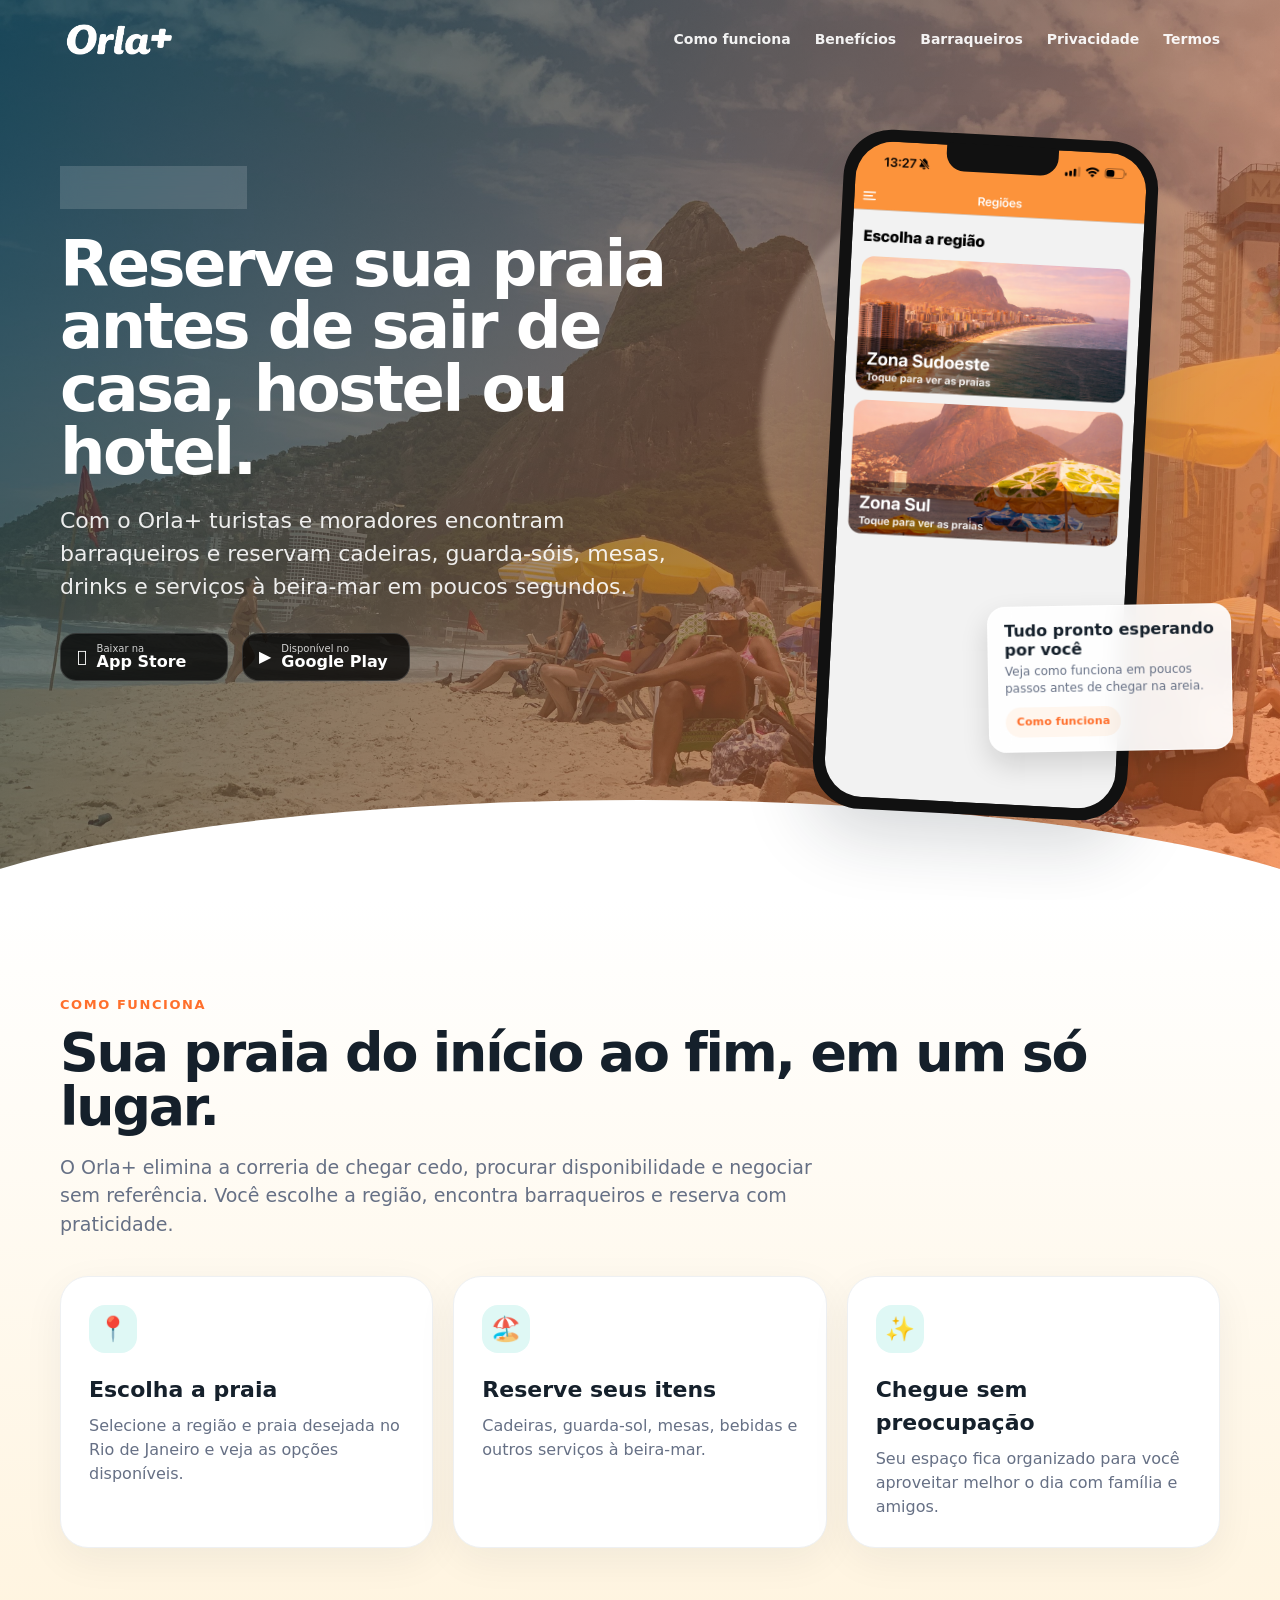
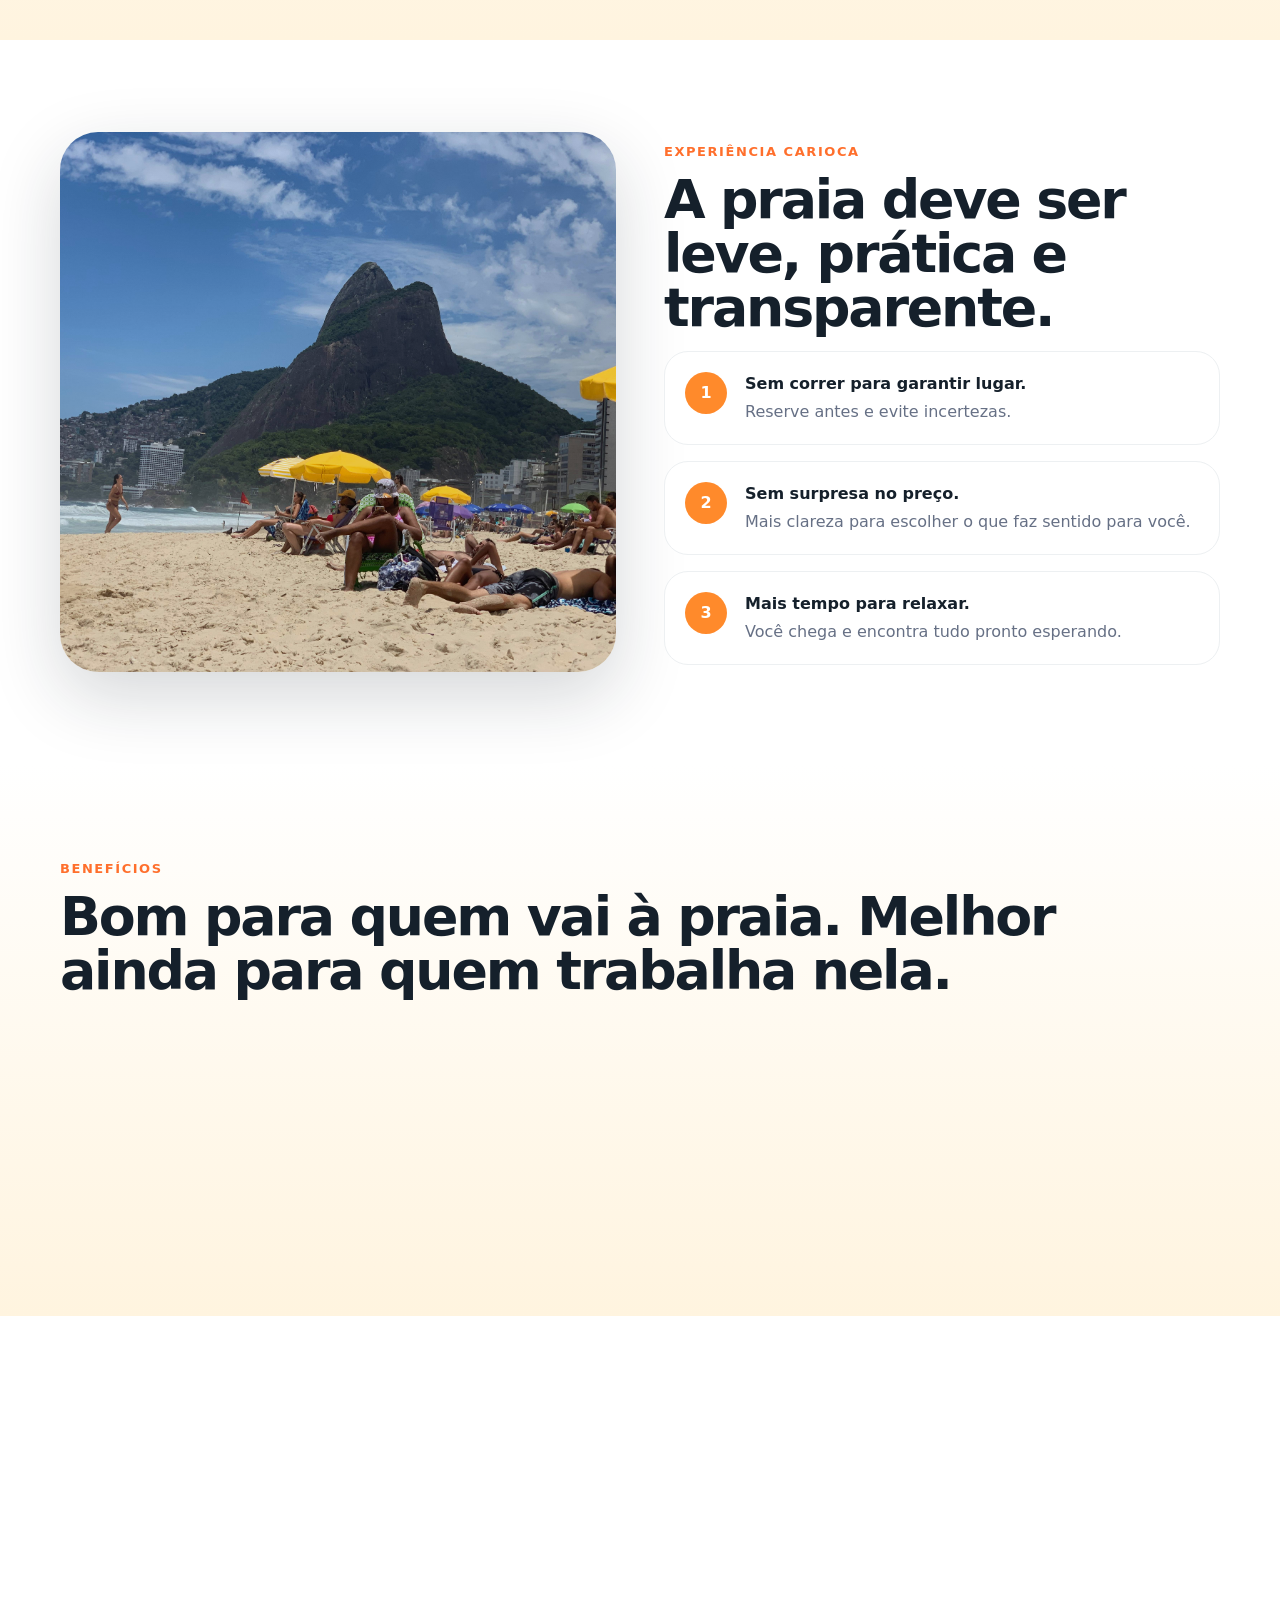
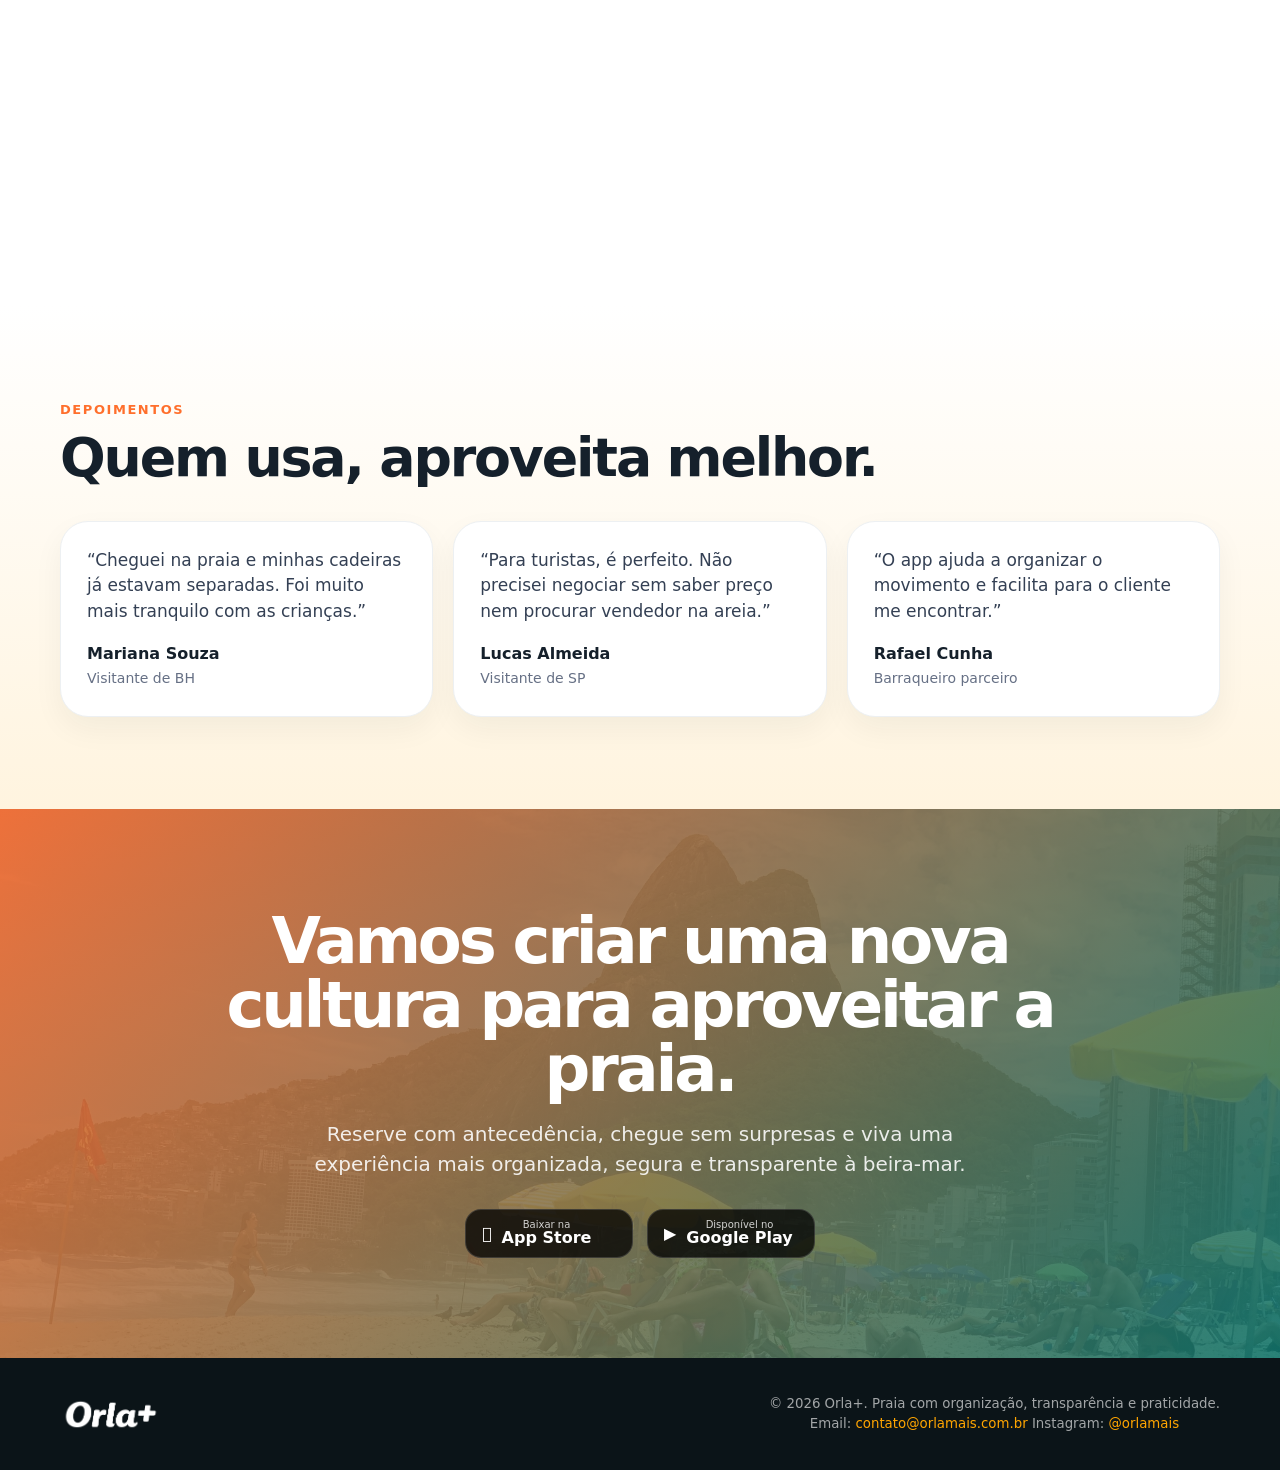
==== commit 0cb84b91: "Remove span do H1 do hero" ====
--- a/index.html
+++ b/index.html
@@ -4,7 +4,7 @@
   <meta charset="utf-8" />
   <meta name="viewport" content="width=device-width, initial-scale=1" />
   <title>Orla+ | Reserve sua praia antes de sair de casa</title>
-  <meta id="meta-description" name="description" content="Orla+ conecta turistas e moradores do Rio de Janeiro a barraqueiros para reservar cadeiras, guarda-sóis, mesas, drinks e serviços à beira-mar com mais praticidade." />
+  <meta name="description" content="Orla+ conecta turistas e moradores do Rio de Janeiro a barraqueiros para reservar cadeiras, guarda-sóis, mesas, drinks e serviços à beira-mar com mais praticidade." />
   <meta name="robots" content="index,follow" />
   <link rel="canonical" href="https://www.orlamais.com.br/" />
   <link rel="icon" type="image/svg+xml" href="./assets/logo-orlamais.svg" />
@@ -71,143 +71,119 @@
   <header class="site-header site-header--overlay">
     <div class="container nav">
       <a class="brand" href="#top"><img src="./assets/app-white-logo.png" alt="Orla+" /></a>
-      <nav class="nav-links nav-links--light" id="primary-nav" aria-label="Principal">
-        <a href="#como-funciona" data-i18n="nav.howItWorks">Como funciona</a>
-        <a href="#beneficios" data-i18n="nav.benefits">Benefícios</a>
-        <a href="#barraqueiros" data-i18n="nav.vendors">Barraqueiros</a>
-        <a href="./privacy.html" data-i18n="nav.privacy">Privacidade</a>
-        <a href="./terms.html" data-i18n="nav.terms">Termos</a>
+      <nav class="nav-links nav-links--light" aria-label="Principal">
+        <a href="#como-funciona">Como funciona</a>
+        <a href="#beneficios">Benefícios</a>
+        <a href="#barraqueiros">Barraqueiros</a>
+        <a href="./privacy.html">Privacidade</a>
+        <a href="./terms.html">Termos</a>
       </nav>
-      <div class="nav-actions">
-        <div class="language-switcher" data-language-switcher>
-          <button
-            class="language-switcher__toggle"
-            type="button"
-            aria-expanded="false"
-            aria-controls="language-menu"
-            aria-label="Selecionar idioma"
-          >
-            <span class="language-switcher__current" aria-hidden="true">🇧🇷</span>
-            <span class="language-switcher__caret" aria-hidden="true"></span>
-          </button>
-          <div class="language-switcher__menu" id="language-menu" aria-label="Idioma">
-            <button class="language-switcher__button is-active" type="button" data-lang="pt-BR" aria-label="Português" title="Português">🇧🇷</button>
-            <button class="language-switcher__button" type="button" data-lang="en" aria-label="English" title="English">🇺🇸</button>
-            <button class="language-switcher__button" type="button" data-lang="es" aria-label="Español" title="Español">🇪🇸</button>
-          </div>
-        </div>
-        <button class="nav-toggle" type="button" aria-expanded="false" aria-controls="primary-nav" aria-label="Abrir menu">
-          <span></span>
-          <span></span>
-          <span></span>
-        </button>
-      </div>
     </div>
   </header>
   <main id="top">
     <section class="hero hero--home">
       <div class="container hero-grid">
         <div class="hero-copy reveal">
-          <span class="pill" data-i18n="hero.pill">☀️ A praia do seu jeito.</span>
-          <h1 data-i18n="hero.title">Reserve sua praia antes de sair de casa, hostel ou hotel.</h1>
-          <p data-i18n="hero.subtitle">Com o Orla+ turistas e moradores encontram barraqueiros e reservam cadeiras, guarda-sóis, mesas, drinks e serviços à beira-mar em poucos segundos.</p>
+          <span class="pill">☀️ A praia do seu jeito.</span>
+          <h1 class="hero-title">Reserve sua praia antes de sair de casa, hostel ou hotel.</h1>
+          <p class="hero-subtitle">Com o Orla+ turistas e moradores encontram barraqueiros e reservam cadeiras, guarda-sóis, mesas, drinks e serviços à beira-mar em poucos segundos.</p>
           <div class="hero-actions" id="baixar">
             <a class="store" href="https://apps.apple.com/br/app/orla/id6759345804" target="_blank" rel="noreferrer">
               <span></span>
-              <span><small data-i18n="stores.appStoreSmall">Baixar na</small><strong data-i18n="stores.appStore">App Store</strong></span>
+              <span><small>Baixar na</small><strong>App Store</strong></span>
             </a>
             <a class="store" href="https://play.google.com/store/apps/details?id=com.pedropolisenso.orlaplus" target="_blank" rel="noreferrer">
               <span>▶</span>
-              <span><small data-i18n="stores.googlePlaySmall">Disponível no</small><strong data-i18n="stores.googlePlay">Google Play</strong></span>
+              <span><small>Disponível no</small><strong>Google Play</strong></span>
             </a>
           </div>
         </div>
         <div class="phone-wrap reveal">
           <div class="blob"></div>
-          <div class="phone"><img src="./assets/print-regions.jpg" alt="Tela do aplicativo Orla+ mostrando regiões de praia" data-i18n="hero.phoneAlt" data-i18n-attr="alt" /></div>
+          <div class="phone"><img src="./assets/print-regions.jpg" alt="Tela do aplicativo Orla+ mostrando regiões de praia" /></div>
           <div class="floating-card">
-            <strong data-i18n="hero.cardTitle">Tudo pronto esperando por você</strong>
-            <span data-i18n="hero.cardText">Mais organização, transparência e conforto no seu dia de praia.</span>
-            <a class="floating-card__cta" href="#como-funciona" data-i18n="hero.cardCta">Como funciona</a>
+            <strong>Tudo pronto esperando por você</strong>
+            <span>Veja como funciona em poucos passos antes de chegar na areia.</span>
+            <a class="floating-card__cta" href="#como-funciona">Como funciona</a>
           </div>
         </div>
       </div>
     </section>
     <section class="section section--soft" id="como-funciona">
       <div class="container">
-        <span class="eyebrow reveal" data-i18n="howItWorks.eyebrow">Como funciona</span>
-        <h2 class="reveal" data-i18n="howItWorks.title">Sua praia do início ao fim, em um só lugar.</h2>
-        <p class="lead reveal" data-i18n="howItWorks.lead">O Orla+ elimina a correria de chegar cedo, procurar disponibilidade e negociar sem referência. Você escolhe a região, encontra barraqueiros e reserva com praticidade.</p>
+        <span class="eyebrow reveal">Como funciona</span>
+        <h2 class="reveal">Sua praia do início ao fim, em um só lugar.</h2>
+        <p class="lead reveal">O Orla+ elimina a correria de chegar cedo, procurar disponibilidade e negociar sem referência. Você escolhe a região, encontra barraqueiros e reserva com praticidade.</p>
         <div class="cards">
-          <div class="card reveal"><div class="icon">📍</div><h3 data-i18n="howItWorks.card1Title">Escolha a praia</h3><p data-i18n="howItWorks.card1Text">Selecione a região e praia desejada no Rio de Janeiro e veja as opções disponíveis.</p></div>
-          <div class="card reveal"><div class="icon">🏖️</div><h3 data-i18n="howItWorks.card2Title">Reserve seus itens</h3><p data-i18n="howItWorks.card2Text">Cadeiras, guarda-sol, mesas, bebidas e outros serviços à beira-mar.</p></div>
-          <div class="card reveal"><div class="icon">✨</div><h3 data-i18n="howItWorks.card3Title">Chegue sem preocupação</h3><p data-i18n="howItWorks.card3Text">Seu espaço fica organizado para você aproveitar melhor o dia com família e amigos.</p></div>
+          <div class="card reveal"><div class="icon">📍</div><h3>Escolha a praia</h3><p>Selecione a região e praia desejada no Rio de Janeiro e veja as opções disponíveis.</p></div>
+          <div class="card reveal"><div class="icon">🏖️</div><h3>Reserve seus itens</h3><p>Cadeiras, guarda-sol, mesas, bebidas e outros serviços à beira-mar.</p></div>
+          <div class="card reveal"><div class="icon">✨</div><h3>Chegue sem preocupação</h3><p>Seu espaço fica organizado para você aproveitar melhor o dia com família e amigos.</p></div>
         </div>
       </div>
     </section>
     <section class="section">
       <div class="container split">
-        <div class="beach-photo reveal" role="img" aria-label="Praia do Rio de Janeiro ensolarada" data-i18n="experience.photoAlt" data-i18n-attr="aria-label"></div>
+        <div class="beach-photo reveal" role="img" aria-label="Praia do Rio de Janeiro ensolarada"></div>
         <div class="reveal">
-          <span class="eyebrow" data-i18n="experience.eyebrow">Experiência carioca</span>
-          <h2 data-i18n="experience.title">A praia deve ser leve, prática e transparente.</h2>
+          <span class="eyebrow">Experiência carioca</span>
+          <h2>A praia deve ser leve, prática e transparente.</h2>
           <div class="steps">
-            <div class="step"><div class="num">1</div><div><strong data-i18n="experience.step1Title">Sem correr para garantir lugar.</strong><span data-i18n="experience.step1Text">Reserve antes e evite incertezas.</span></div></div>
-            <div class="step"><div class="num">2</div><div><strong data-i18n="experience.step2Title">Sem surpresa no preço.</strong><span data-i18n="experience.step2Text">Mais clareza para escolher o que faz sentido para você.</span></div></div>
-            <div class="step"><div class="num">3</div><div><strong data-i18n="experience.step3Title">Mais tempo para relaxar.</strong><span data-i18n="experience.step3Text">Você chega e encontra tudo pronto esperando.</span></div></div>
+            <div class="step"><div class="num">1</div><div><strong>Sem correr para garantir lugar.</strong><span>Reserve antes e evite incertezas.</span></div></div>
+            <div class="step"><div class="num">2</div><div><strong>Sem surpresa no preço.</strong><span>Mais clareza para escolher o que faz sentido para você.</span></div></div>
+            <div class="step"><div class="num">3</div><div><strong>Mais tempo para relaxar.</strong><span>Você chega e encontra tudo pronto esperando.</span></div></div>
           </div>
         </div>
       </div>
     </section>
     <section class="section section--soft" id="beneficios">
       <div class="container">
-        <span class="eyebrow reveal" data-i18n="benefits.eyebrow">Benefícios</span>
-        <h2 class="reveal" data-i18n="benefits.title">Bom para quem vai à praia. Melhor ainda para quem trabalha nela.</h2>
+        <span class="eyebrow reveal">Benefícios</span>
+        <h2 class="reveal">Bom para quem vai à praia. Melhor ainda para quem trabalha nela.</h2>
         <div class="benefits">
-          <div class="benefit reveal"><h3 data-i18n="benefits.usersTitle">Para usuários</h3><ul><li data-i18n="benefits.user1">Reserva rápida pelo celular</li><li data-i18n="benefits.user2">Mais conforto para famílias e turistas</li><li data-i18n="benefits.user3">Preços e serviços mais claros</li><li data-i18n="benefits.user4">Menos estresse e mais tempo de lazer</li></ul></div>
-          <div class="benefit reveal"><h3 data-i18n="benefits.vendorsTitle">Para barraqueiros</h3><ul><li data-i18n="benefits.vendor1">Mais visibilidade digital</li><li data-i18n="benefits.vendor2">Organização das reservas</li><li data-i18n="benefits.vendor3">Novos canais de venda</li><li data-i18n="benefits.vendor4">Relacionamento direto com clientes</li></ul></div>
+          <div class="benefit reveal"><h3>Para usuários</h3><ul><li>Reserva rápida pelo celular</li><li>Mais conforto para famílias e turistas</li><li>Preços e serviços mais claros</li><li>Menos estresse e mais tempo de lazer</li></ul></div>
+          <div class="benefit reveal"><h3>Para barraqueiros</h3><ul><li>Mais visibilidade digital</li><li>Organização das reservas</li><li>Novos canais de venda</li><li>Relacionamento direto com clientes</li></ul></div>
         </div>
       </div>
     </section>
     <section class="section" id="barraqueiros">
       <div class="container vendor reveal">
         <div>
-          <span class="eyebrow eyebrow--warm" data-i18n="vendors.eyebrow">Barraqueiros parceiros</span>
-          <h2 data-i18n="vendors.title">Uma vitrine digital para a praia.</h2>
-          <p data-i18n="vendors.text">O Orla+ ajuda barraqueiros e prestadores de serviços locais a organizarem melhor sua operação, aumentarem sua presença online e receberem clientes com mais previsibilidade.</p>
-          <a class="btn" href="#baixar" data-i18n="vendors.cta">Quero conhecer</a>
+          <span class="eyebrow eyebrow--warm">Barraqueiros parceiros</span>
+          <h2>Uma vitrine digital para a praia.</h2>
+          <p>O Orla+ ajuda barraqueiros e prestadores de serviços locais a organizarem melhor sua operação, aumentarem sua presença online e receberem clientes com mais previsibilidade.</p>
+          <a class="btn" href="#baixar">Quero conhecer</a>
         </div>
         <div class="vendor-list">
-          <div data-i18n="vendors.list1">✅ Cadastro de produtos e serviços</div>
-          <div data-i18n="vendors.list2">✅ Reservas mais organizadas</div>
-          <div data-i18n="vendors.list3">✅ Destaque para barraqueiros parceiros</div>
-          <div data-i18n="vendors.list4">✅ Mais oportunidades com turistas e locais</div>
+          <div>✅ Cadastro de produtos e serviços</div>
+          <div>✅ Reservas mais organizadas</div>
+          <div>✅ Destaque para barraqueiros parceiros</div>
+          <div>✅ Mais oportunidades com turistas e locais</div>
         </div>
       </div>
     </section>
     <section class="section section--soft">
       <div class="container">
-        <span class="eyebrow reveal" data-i18n="testimonials.eyebrow">Depoimentos</span>
-        <h2 class="reveal" data-i18n="testimonials.title">Quem usa, aproveita melhor.</h2>
+        <span class="eyebrow reveal">Depoimentos</span>
+        <h2 class="reveal">Quem usa, aproveita melhor.</h2>
         <div class="testimonials">
-          <div class="quote reveal"><p data-i18n="testimonials.quote1">“Cheguei na praia e minhas cadeiras já estavam separadas. Foi muito mais tranquilo com as crianças.”</p><strong>Mariana Souza</strong><span data-i18n="testimonials.role1">Visitante de BH</span></div>
-          <div class="quote reveal"><p data-i18n="testimonials.quote2">“Para turistas, é perfeito. Não precisei negociar sem saber preço nem procurar vendedor na areia.”</p><strong>Lucas Almeida</strong><span data-i18n="testimonials.role2">Visitante de SP</span></div>
-          <div class="quote reveal"><p data-i18n="testimonials.quote3">“O app ajuda a organizar o movimento e facilita para o cliente me encontrar.”</p><strong>Rafael Cunha</strong><span data-i18n="testimonials.role3">Barraqueiro parceiro</span></div>
+          <div class="quote reveal"><p>“Cheguei na praia e minhas cadeiras já estavam separadas. Foi muito mais tranquilo com as crianças.”</p><strong>Mariana Souza</strong><span>Visitante de BH</span></div>
+          <div class="quote reveal"><p>“Para turistas, é perfeito. Não precisei negociar sem saber preço nem procurar vendedor na areia.”</p><strong>Lucas Almeida</strong><span>Visitante de SP</span></div>
+          <div class="quote reveal"><p>“O app ajuda a organizar o movimento e facilita para o cliente me encontrar.”</p><strong>Rafael Cunha</strong><span>Barraqueiro parceiro</span></div>
         </div>
       </div>
     </section>
     <section class="cta">
       <div class="container reveal">
-        <h2 data-i18n="closing.title">Vamos criar uma nova cultura para aproveitar a praia.</h2>
-        <p data-i18n="closing.text">Reserve com antecedência, chegue sem surpresas e viva uma experiência mais organizada, segura e transparente à beira-mar.</p>
+        <h2>Vamos criar uma nova cultura para aproveitar a praia.</h2>
+        <p>Reserve com antecedência, chegue sem surpresas e viva uma experiência mais organizada, segura e transparente à beira-mar.</p>
         <div class="hero-actions hero-actions--center">
           <a class="store" href="https://apps.apple.com/br/app/orla/id6759345804" target="_blank" rel="noreferrer">
             <span></span>
-            <span><small data-i18n="stores.appStoreSmall">Baixar na</small><strong data-i18n="stores.appStore">App Store</strong></span>
+            <span><small>Baixar na</small><strong>App Store</strong></span>
           </a>
           <a class="store" href="https://play.google.com/store/apps/details?id=com.pedropolisenso.orlaplus" target="_blank" rel="noreferrer">
             <span>▶</span>
-            <span><small data-i18n="stores.googlePlaySmall">Disponível no</small><strong data-i18n="stores.googlePlay">Google Play</strong></span>
+            <span><small>Disponível no</small><strong>Google Play</strong></span>
           </a>
         </div>
       </div>
@@ -216,10 +192,10 @@
   <footer>
     <div class="container foot">
       <img src="./assets/app-white-logo.png" alt="Orla+" />
-      <small style="text-align: center;"><span data-i18n="footer.copy">© 2026 Orla+. Praia com organização, transparência e praticidade.</span>
+      <small style="text-align: center;">© 2026 Orla+. Praia com organização, transparência e praticidade.
         <br>
-        <span data-i18n="footer.emailLabel">Email:</span> <a style="color: orange;" href="mailto:contato@orlamais.com.br">contato@orlamais.com.br</a>
-        <span data-i18n="footer.instagramLabel">Instagram:</span> <a style="color: orange;" href="https://www.instagram.com/orlamais" target="_blank" rel="noreferrer">@orlamais</a>
+        Email: <a style="color: orange;" href="mailto:contato@orlamais.com.br">contato@orlamais.com.br</a>
+        Instagram: <a style="color: orange;" href="https://www.instagram.com/orlamais" target="_blank" rel="noreferrer">@orlamais</a>
       </small>
     </div>
   </footer>
--- a/styles.css
+++ b/styles.css
@@ -79,10 +79,9 @@
 }
 
 .nav {
-  position: relative;
   display: flex;
   align-items: center;
-  justify-content: flex-start;
+  justify-content: space-between;
   gap: 20px;
 }
 
@@ -101,21 +100,17 @@
   display: flex;
   align-items: center;
   gap: 24px;
-  margin-left: auto;
   font-size: 14px;
   font-weight: 700;
 }
 
 .nav-links a {
   opacity: 0.92;
-  transition: color 0.2s ease, opacity 0.2s ease, transform 0.2s ease;
 }
 
 .nav-links a:hover,
 .nav-links a:focus-visible {
   opacity: 1;
-  color: #ffd2ae;
-  transform: translateY(-1px);
 }
 
 .nav-links--light {
@@ -124,158 +119,6 @@
 
 .nav-links--dark {
   color: #fff;
-}
-
-.nav-actions {
-  display: flex;
-  align-items: center;
-  gap: 10px;
-  margin-left: 18px;
-  position: relative;
-}
-
-.language-switcher {
-  position: relative;
-}
-
-.language-switcher__toggle {
-  display: inline-flex;
-  align-items: center;
-  justify-content: center;
-  gap: 8px;
-  min-width: 58px;
-  height: 42px;
-  padding: 0 11px;
-  border: 1px solid rgba(255, 255, 255, 0.16);
-  border-radius: 14px;
-  background: rgba(255, 255, 255, 0.12);
-  color: #fff;
-  font: inherit;
-  font-size: 11px;
-  font-weight: 700;
-  cursor: pointer;
-  transition: background 0.2s ease, border-color 0.2s ease, transform 0.2s ease;
-}
-
-.language-switcher__toggle:hover,
-.language-switcher__toggle:focus-visible {
-  background: rgba(255, 255, 255, 0.18);
-  border-color: rgba(255, 255, 255, 0.22);
-}
-
-.language-switcher__caret {
-  width: 7px;
-  height: 7px;
-  border-right: 1.5px solid currentColor;
-  border-bottom: 1.5px solid currentColor;
-  transform: translateY(-1px) rotate(45deg);
-  transition: transform 0.2s ease;
-}
-
-.language-switcher__menu {
-  position: absolute;
-  top: calc(100% + 6px);
-  right: 0;
-  z-index: 26;
-  display: flex;
-  flex-direction: column;
-  align-items: stretch;
-  min-width: 62px;
-  gap: 4px;
-  padding: 7px 7px;
-  border: 1px solid rgba(255, 255, 255, 0.14);
-  border-radius: 18px;
-  background: rgba(255, 255, 255, 0.12);
-  box-shadow: 0 14px 28px rgba(0, 0, 0, 0.14);
-  backdrop-filter: blur(14px);
-  opacity: 0;
-  visibility: hidden;
-  transform: translateY(-6px) scale(0.985);
-  transform-origin: top right;
-  pointer-events: none;
-  transition:
-    opacity 0.22s ease,
-    transform 0.22s ease,
-    visibility 0.22s ease;
-}
-
-.language-switcher__button {
-  display: grid;
-  place-items: center;
-  border: 0;
-  width: 100%;
-  border-radius: 999px;
-  background: transparent;
-  color: rgba(255, 255, 255, 0.84);
-  font: inherit;
-  font-size: 17px;
-  font-weight: 700;
-  line-height: 1;
-  min-height: 34px;
-  padding: 0;
-  cursor: pointer;
-  transition: background 0.2s ease, color 0.2s ease, transform 0.2s ease, opacity 0.2s ease;
-}
-
-.language-switcher__button:hover,
-.language-switcher__button:focus-visible {
-  background: rgba(255, 255, 255, 0.12);
-  color: #fff;
-  transform: translateY(-1px);
-}
-
-.language-switcher__button.is-active {
-  background: rgba(255, 138, 43, 0.18);
-  box-shadow: inset 0 0 0 1px rgba(255, 210, 174, 0.14);
-  color: #fff;
-}
-
-.nav--language-open .language-switcher__caret {
-  transform: translateY(1px) rotate(-135deg);
-}
-
-.nav--language-open .language-switcher__menu {
-  opacity: 1;
-  visibility: visible;
-  transform: translateY(0) scale(1);
-  pointer-events: auto;
-}
-
-.nav-toggle {
-  display: none;
-  align-items: center;
-  justify-content: center;
-  flex-direction: column;
-  gap: 4px;
-  width: 44px;
-  height: 44px;
-  padding: 0;
-  border: 1px solid rgba(255, 255, 255, 0.16);
-  border-radius: 14px;
-  background: rgba(0, 0, 0, 0.22);
-  color: #fff;
-  cursor: pointer;
-}
-
-.nav-toggle span {
-  display: block;
-  width: 18px;
-  height: 2px;
-  border-radius: 999px;
-  background: currentColor;
-  transition: transform 0.2s ease, opacity 0.2s ease;
-}
-
-.nav--menu-open .nav-toggle span:nth-child(1) {
-  transform: translateY(6px) rotate(45deg);
-}
-
-.nav--menu-open .nav-toggle span:nth-child(2) {
-  opacity: 0;
-}
-
-.nav--menu-open .nav-toggle span:nth-child(3) {
-  transform: translateY(-6px) rotate(-45deg);
 }
 
 .btn {
@@ -335,21 +178,34 @@
   position: relative;
   z-index: 2;
   display: grid;
-  grid-template-columns: 1.05fr 0.95fr;
+  grid-template-columns: 1.15fr 0.85fr;
   gap: 56px;
   align-items: center;
 }
 
 .hero-copy {
   align-self: start;
-  padding-top: 6px;
+  padding-top: clamp(24px, 2.4vw, 36px);
 }
 
 .hero h1 {
   margin: 24px 0 20px;
-  font-size: clamp(42px, 6vw, 76px);
-  line-height: 0.95;
-  letter-spacing: -0.055em;
+  font-size: clamp(40px, 5.2vw, 64px);
+  line-height: 0.98;
+  letter-spacing: -0.04em;
+}
+
+.hero-title {
+  overflow: hidden;
+  transform: translateX(-8%);
+  opacity: 0;
+  animation: hero-title-slide-in 0.85s cubic-bezier(0.22, 1, 0.36, 1) 0.12s forwards;
+}
+
+.hero-subtitle {
+  transform: translateY(12px);
+  opacity: 0;
+  animation: hero-subtitle-fade-up 0.55s ease 0.32s forwards;
 }
 
 .hero p {
@@ -444,31 +300,31 @@
 
 .floating-card {
   position: absolute;
-  right: -14px;
-  bottom: 74px;
+  right: -12px;
+  bottom: 64px;
   z-index: 5;
-  max-width: 232px;
-  padding: 14px 15px;
-  border: 1px solid rgba(255, 255, 255, 0.7);
+  max-width: 244px;
+  padding: 14px 16px;
+  border: 1px solid rgba(255, 255, 255, 0.72);
   border-radius: 18px;
-  background: rgba(255, 255, 255, 0.93);
+  background: rgba(255, 255, 255, 0.92);
   color: var(--ink);
-  box-shadow: 0 14px 32px rgba(0, 0, 0, 0.16);
-  transform: rotate(-1.5deg);
+  box-shadow: 0 12px 28px rgba(0, 0, 0, 0.14);
+  transform: rotate(-1deg);
   backdrop-filter: blur(12px);
 }
 
 .floating-card strong {
   display: block;
-  font-size: 15px;
+  font-size: 16px;
   line-height: 1.2;
 }
 
 .floating-card span {
   display: block;
   margin-top: 4px;
+  line-height: 1.4;
   color: var(--muted);
-  line-height: 1.4;
   font-size: 12px;
 }
 
@@ -477,100 +333,20 @@
   align-items: center;
   justify-content: center;
   margin-top: 10px;
-  padding: 7px 10px;
+  padding: 7px 11px;
   border-radius: 999px;
   background: rgba(255, 138, 43, 0.08);
   color: var(--orange-2);
   font-size: 11px;
   font-weight: 800;
+  letter-spacing: 0.01em;
   transition: background 0.2s ease, color 0.2s ease;
 }
 
 .floating-card__cta:hover,
 .floating-card__cta:focus-visible {
-  background: rgba(255, 138, 43, 0.18);
+  background: rgba(255, 138, 43, 0.2);
   color: var(--orange);
-}
-
-@media (max-width: 1160px) and (min-width: 901px) {
-  .floating-card {
-    right: 8px;
-    bottom: 48px;
-    max-width: 210px;
-    transform: rotate(-0.8deg);
-  }
-}
-
-@media (max-width: 900px) and (min-width: 700px) {
-  .hero--home {
-    min-height: auto;
-    padding-top: 104px;
-    padding-bottom: 40px;
-  }
-
-  .hero-grid {
-    gap: 28px;
-  }
-
-  .hero-copy {
-    padding-top: 2px;
-  }
-
-  .hero h1 {
-    max-width: 11ch;
-    margin: 18px 0 14px;
-    font-size: clamp(35px, 5.7vw, 47px);
-    line-height: 0.98;
-  }
-
-  .hero p {
-    max-width: 520px;
-    margin-bottom: 20px;
-    font-size: 15px;
-  }
-
-  .hero-actions {
-    gap: 12px;
-  }
-
-  .phone-wrap {
-    width: fit-content;
-    margin: 10px auto 0;
-  }
-
-  .blob {
-    width: 430px;
-    height: 430px;
-    left: 50%;
-    transform: translate(-50%, 10px);
-  }
-
-  .phone {
-    width: 238px;
-    height: 514px;
-  }
-
-  .floating-card {
-    right: -12px;
-    bottom: 44px;
-    max-width: 174px;
-    padding: 10px 11px;
-    transform: rotate(-0.6deg);
-  }
-
-  .floating-card strong {
-    font-size: 13px;
-  }
-
-  .floating-card span {
-    font-size: 10px;
-  }
-
-  .floating-card__cta {
-    margin-top: 8px;
-    padding: 6px 9px;
-    font-size: 10px;
-  }
 }
 
 .section {
@@ -870,91 +646,36 @@
   transform: translateY(0);
 }
 
+@keyframes hero-title-slide-in {
+  from {
+    transform: translateX(-8%);
+    opacity: 0;
+  }
+
+  to {
+    transform: translateX(0);
+    opacity: 1;
+  }
+}
+
+@keyframes hero-subtitle-fade-up {
+  from {
+    transform: translateY(12px);
+    opacity: 0;
+  }
+
+  to {
+    transform: translateY(0);
+    opacity: 1;
+  }
+}
+
 @media (max-width: 900px) {
-  .nav {
-    flex-wrap: nowrap;
-    justify-content: space-between;
-    align-items: center;
+  .nav-links {
     gap: 14px;
-  }
-
-  .brand {
-    width: auto;
-    justify-content: flex-start;
-  }
-
-  .nav-actions {
-    width: auto;
-    margin-left: auto;
+    flex-wrap: wrap;
     justify-content: flex-end;
-  }
-
-  .language-switcher {
-    position: relative;
-  }
-
-  .nav-toggle {
-    display: inline-flex;
-  }
-
-  .language-switcher__button:hover,
-  .language-switcher__button:focus-visible {
-    background: rgba(255, 138, 43, 0.2);
-    color: #fff;
-    transform: translateX(3px);
-  }
-
-  .nav-links {
-    position: absolute;
-    top: calc(100% + 8px);
-    right: 0;
-    left: 0;
-    z-index: 25;
-    display: flex;
-    flex-direction: column;
-    align-items: stretch;
-    width: 100%;
-    gap: 10px;
-    padding: 14px;
-    border: 1px solid rgba(255, 255, 255, 0.12);
-    border-radius: 18px;
-    background: rgba(11, 20, 24, 0.94);
-    box-shadow: 0 18px 38px rgba(0, 0, 0, 0.24);
-    backdrop-filter: blur(14px);
     font-size: 13px;
-    opacity: 0;
-    visibility: hidden;
-    transform: translateY(-8px) scale(0.98);
-    transform-origin: top center;
-    pointer-events: none;
-    transition:
-      opacity 0.22s ease,
-      transform 0.22s ease,
-      visibility 0.22s ease;
-  }
-
-  .nav--menu-open .nav-links {
-    opacity: 1;
-    visibility: visible;
-    transform: translateY(0) scale(1);
-    pointer-events: auto;
-  }
-
-  .nav-links a {
-    display: flex;
-    align-items: center;
-    min-height: 44px;
-    padding: 0 12px;
-    border-radius: 12px;
-    background: rgba(255, 255, 255, 0.04);
-    transition: background 0.2s ease, color 0.2s ease, transform 0.2s ease;
-  }
-
-  .nav-links a:hover,
-  .nav-links a:focus-visible {
-    background: rgba(255, 138, 43, 0.2);
-    color: #fff;
-    transform: translateX(4px);
   }
 
   .hero-grid,
@@ -968,7 +689,6 @@
   }
 
   .hero-copy {
-    align-self: auto;
     padding-top: 0;
   }
 
@@ -979,8 +699,8 @@
 
   .floating-card {
     right: 4px;
-    bottom: 42px;
-    max-width: 214px;
+    bottom: 40px;
+    max-width: 220px;
     transform: rotate(0);
   }
 
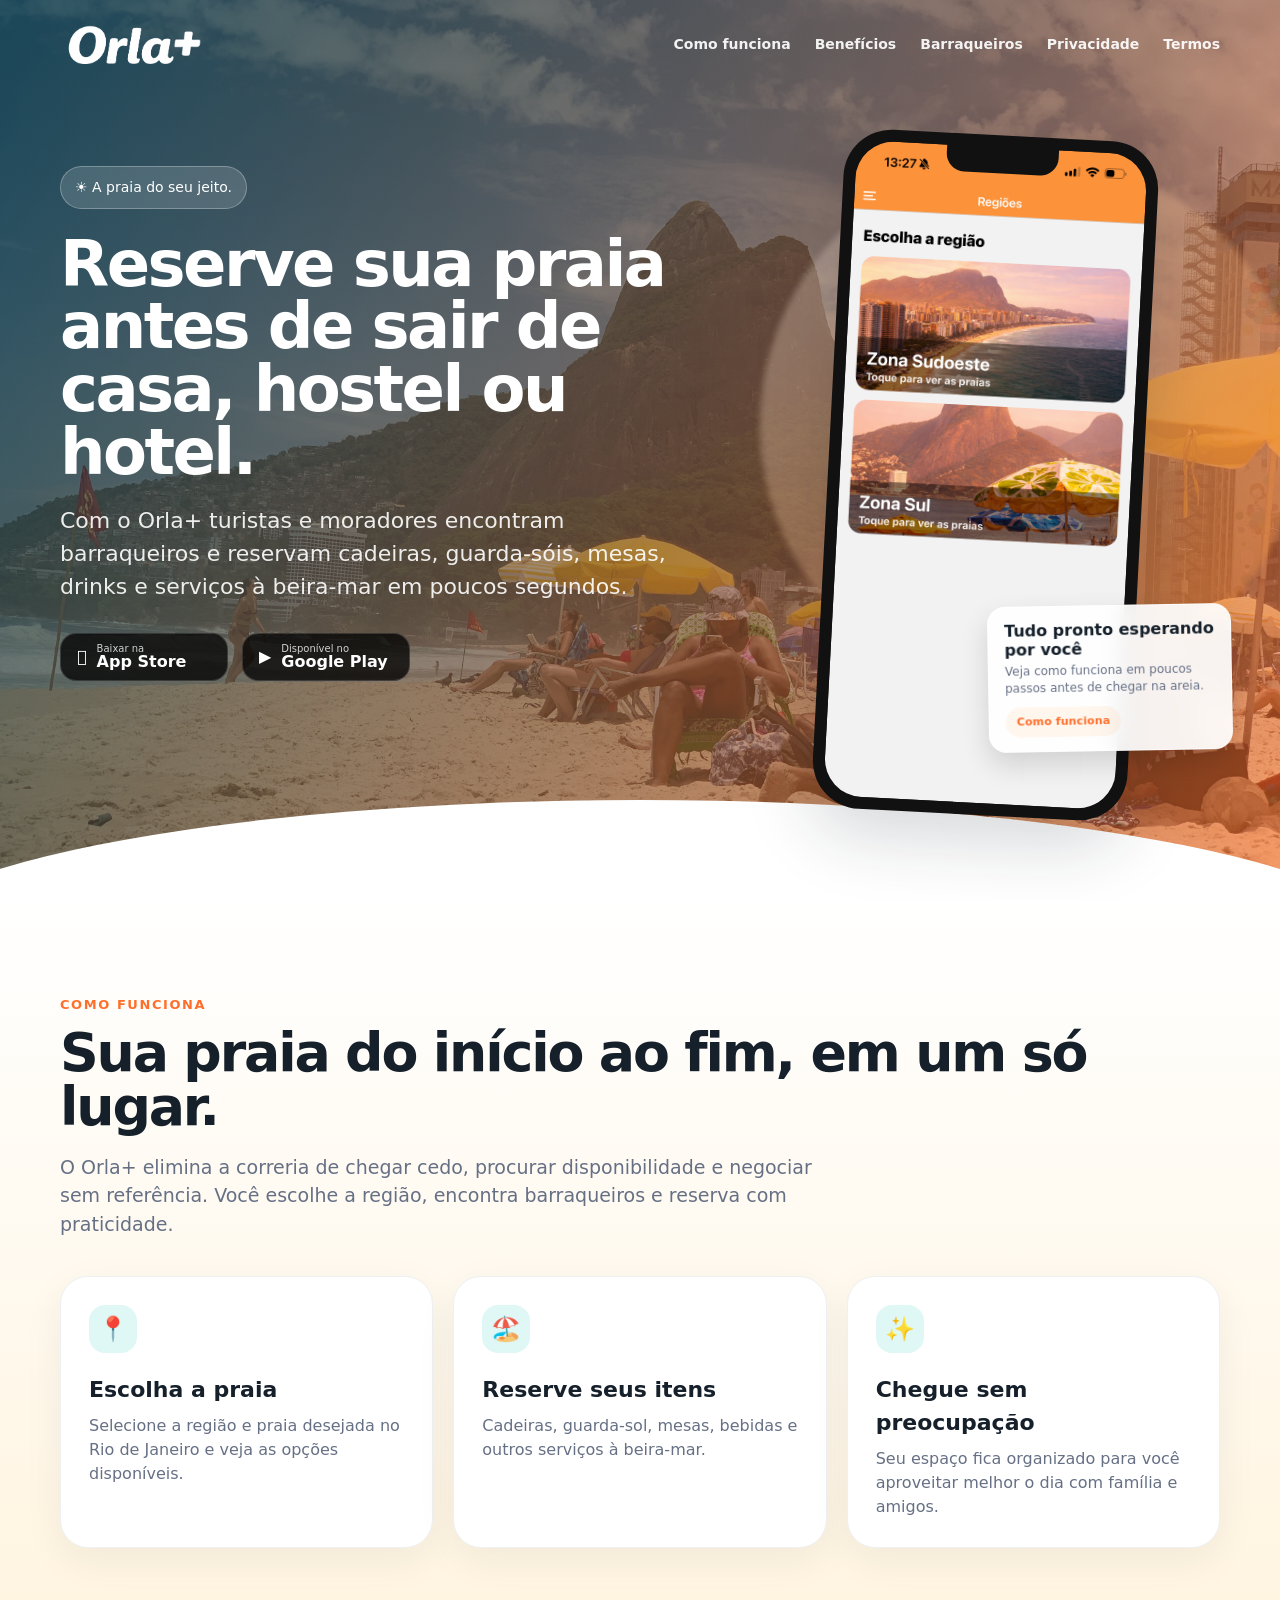
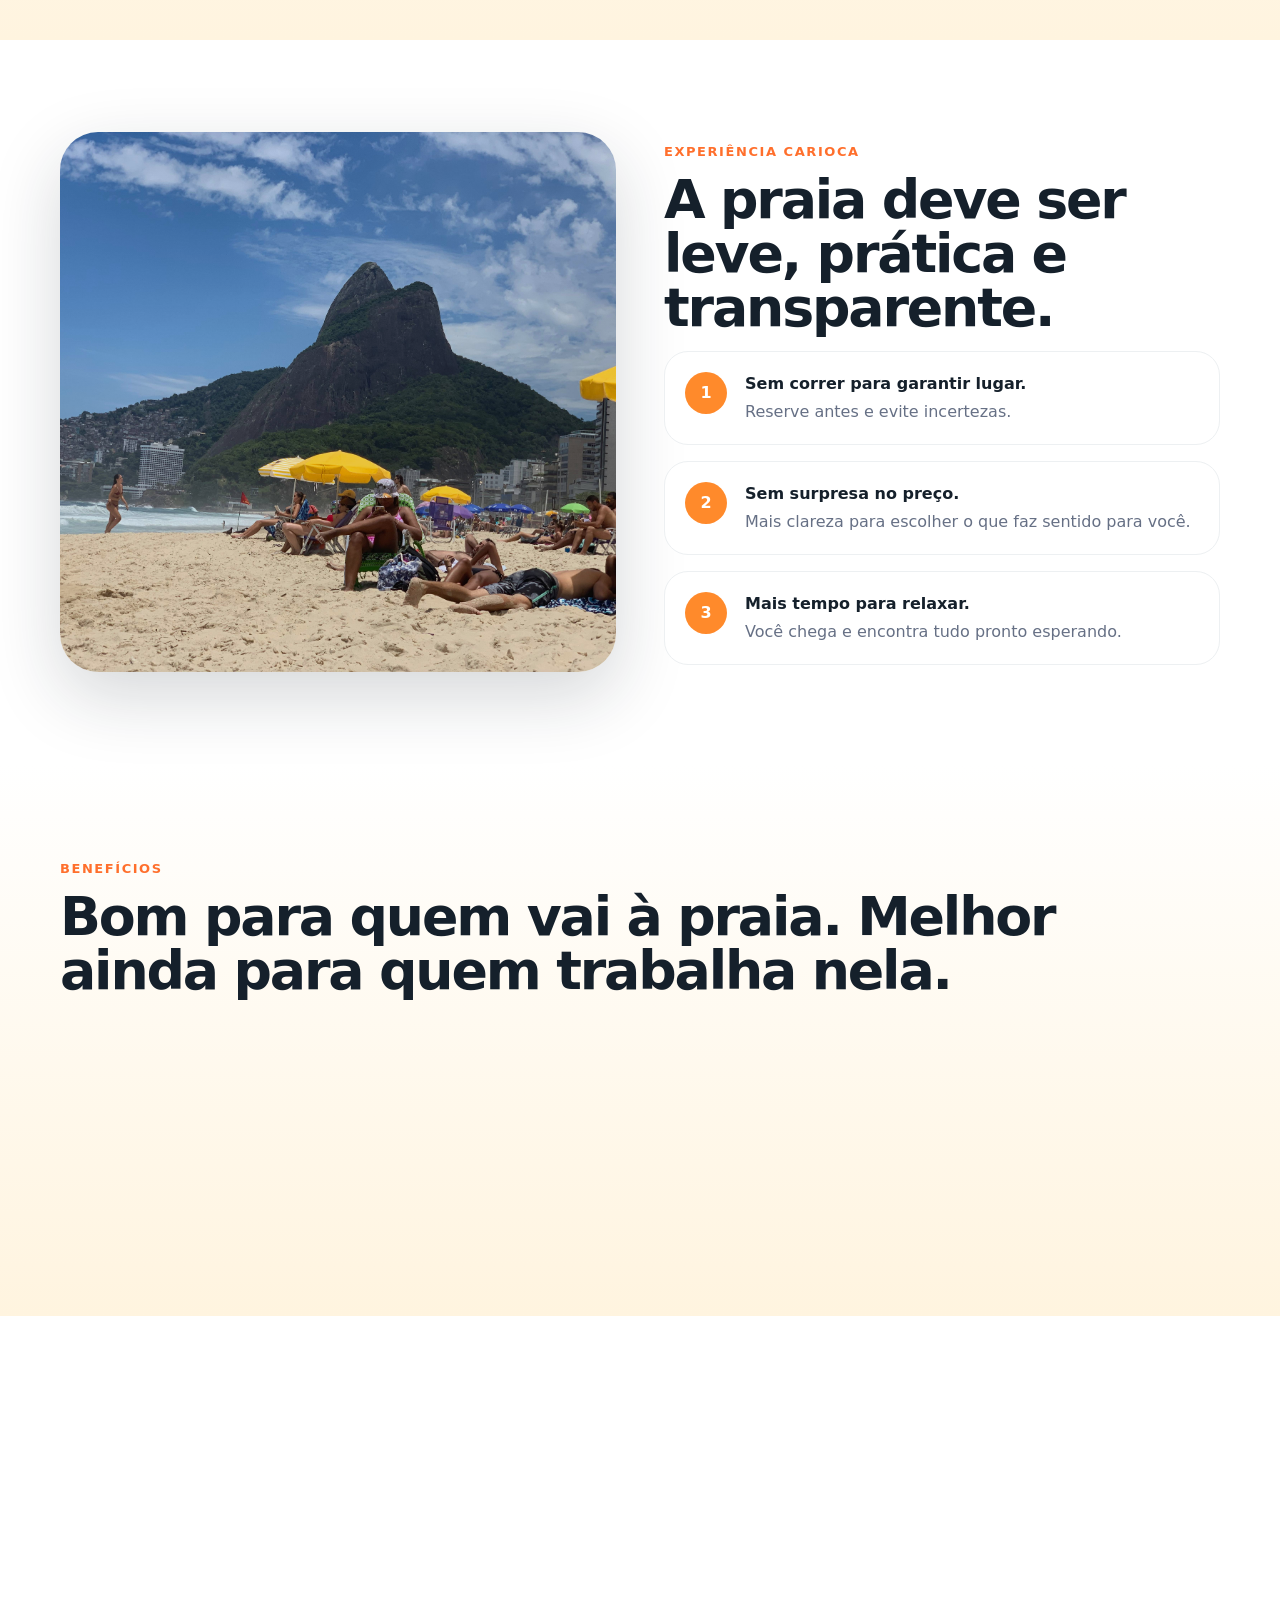
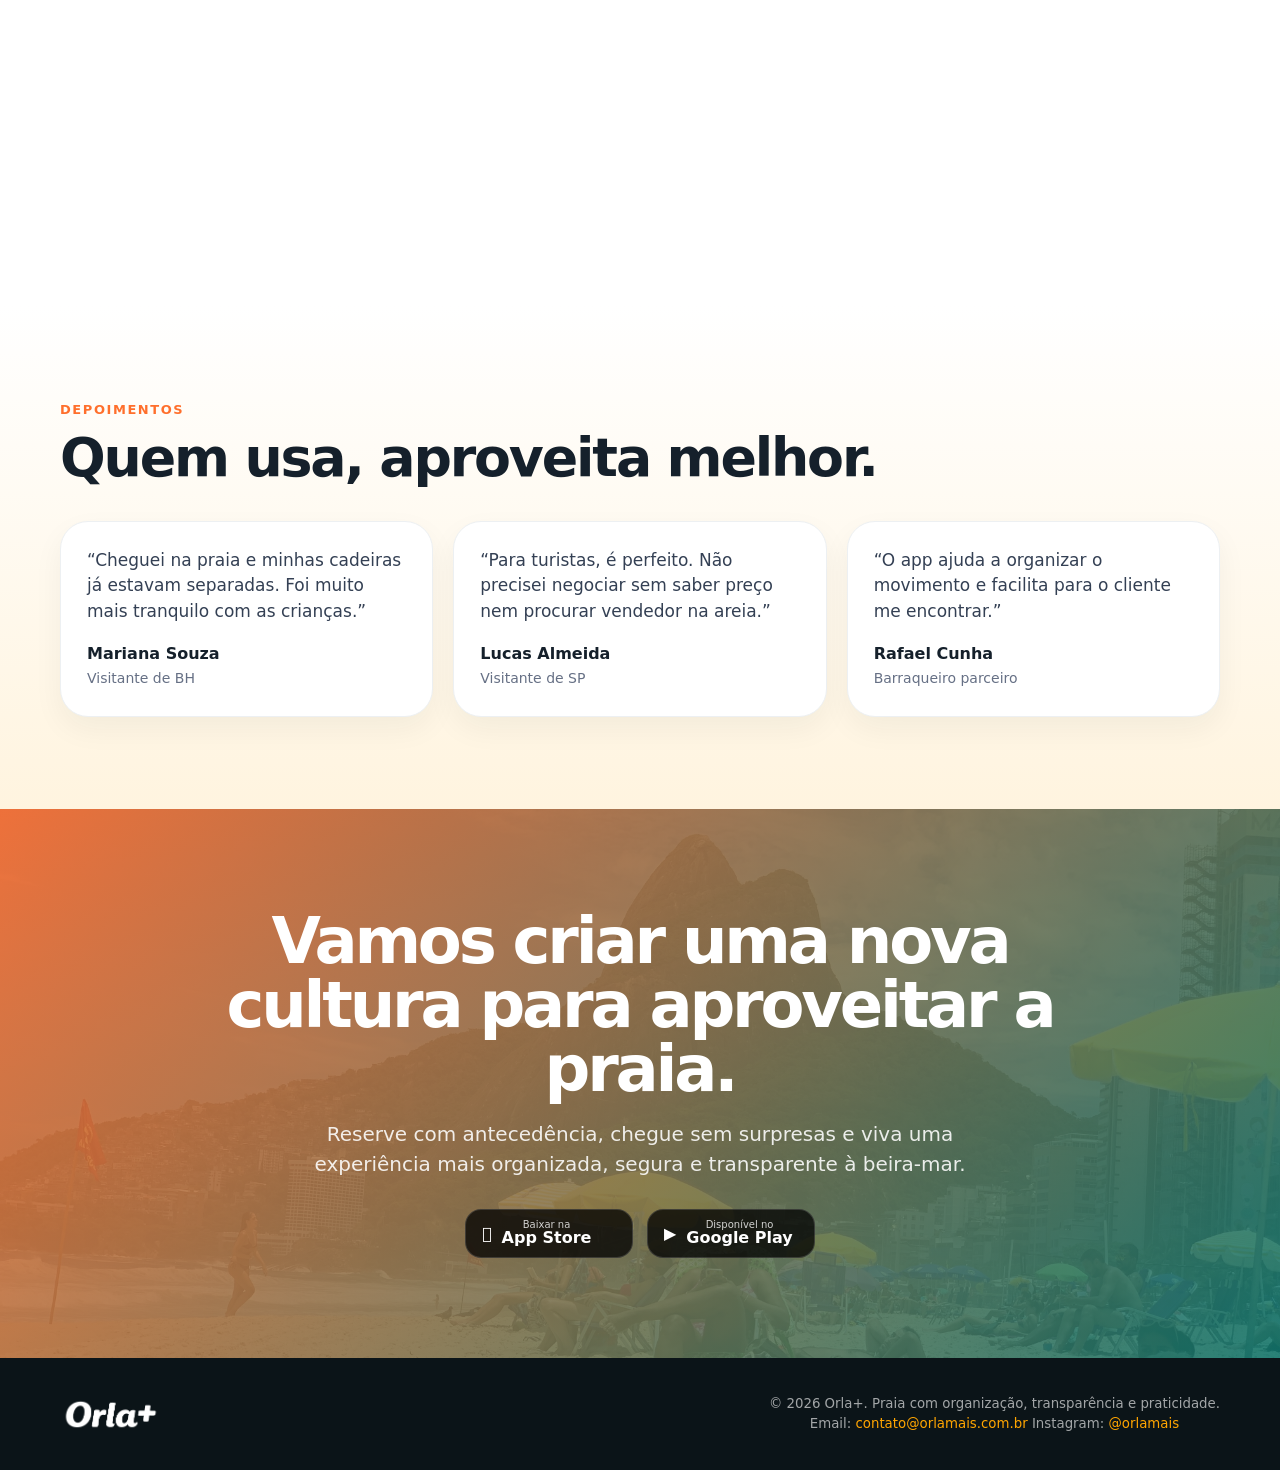
==== commit ed0bba0d: "Merge pull request #6 from polifilho/bugfix/mobile-logo-#2 [BUG] Ajustar logotipo e navegação mobile" ====
--- a/index.html
+++ b/index.html
@@ -71,7 +71,12 @@
   <header class="site-header site-header--overlay">
     <div class="container nav">
       <a class="brand" href="#top"><img src="./assets/app-white-logo.png" alt="Orla+" /></a>
-      <nav class="nav-links nav-links--light" aria-label="Principal">
+      <button class="nav-toggle" type="button" aria-expanded="false" aria-controls="primary-nav" aria-label="Abrir menu">
+        <span></span>
+        <span></span>
+        <span></span>
+      </button>
+      <nav class="nav-links nav-links--light" id="primary-nav" aria-label="Principal">
         <a href="#como-funciona">Como funciona</a>
         <a href="#beneficios">Benefícios</a>
         <a href="#barraqueiros">Barraqueiros</a>
--- a/styles.css
+++ b/styles.css
@@ -79,6 +79,7 @@
 }
 
 .nav {
+  position: relative;
   display: flex;
   align-items: center;
   justify-content: space-between;
@@ -89,11 +90,13 @@
   display: flex;
   align-items: center;
   gap: 12px;
+  flex: 0 0 auto;
 }
 
 .brand img {
-  height: 42px;
-  width: auto;
+  display: block;
+  width: clamp(148px, 11vw, 184px);
+  height: auto;
 }
 
 .nav-links {
@@ -119,6 +122,43 @@
 
 .nav-links--dark {
   color: #fff;
+}
+
+.nav-toggle {
+  display: none;
+  align-items: center;
+  justify-content: center;
+  flex-direction: column;
+  gap: 4px;
+  width: 44px;
+  height: 44px;
+  padding: 0;
+  border: 1px solid rgba(255, 255, 255, 0.18);
+  border-radius: 14px;
+  background: rgba(0, 0, 0, 0.22);
+  color: #fff;
+  cursor: pointer;
+}
+
+.nav-toggle span {
+  display: block;
+  width: 18px;
+  height: 2px;
+  border-radius: 999px;
+  background: currentColor;
+  transition: transform 0.2s ease, opacity 0.2s ease;
+}
+
+.nav--menu-open .nav-toggle span:nth-child(1) {
+  transform: translateY(6px) rotate(45deg);
+}
+
+.nav--menu-open .nav-toggle span:nth-child(2) {
+  opacity: 0;
+}
+
+.nav--menu-open .nav-toggle span:nth-child(3) {
+  transform: translateY(-6px) rotate(-45deg);
 }
 
 .btn {
@@ -671,11 +711,77 @@
 }
 
 @media (max-width: 900px) {
+  .nav {
+    flex-wrap: wrap;
+    align-items: center;
+    justify-content: space-between;
+    gap: 12px;
+  }
+
+  .brand {
+    justify-content: center;
+  }
+
+  .brand img {
+    width: min(168px, 52vw);
+  }
+
+  .nav-toggle {
+    display: inline-flex;
+  }
+
   .nav-links {
-    gap: 14px;
-    flex-wrap: wrap;
-    justify-content: flex-end;
+    position: absolute;
+    top: calc(100% + 8px);
+    right: 0;
+    left: 0;
+    z-index: 25;
+    display: flex;
+    flex-direction: column;
+    align-items: stretch;
+    width: 100%;
+    gap: 10px;
+    padding: 14px;
+    border: 1px solid rgba(255, 255, 255, 0.12);
+    border-radius: 18px;
+    background: rgba(11, 20, 24, 0.94);
+    box-shadow: 0 18px 38px rgba(0, 0, 0, 0.24);
+    backdrop-filter: blur(14px);
+    justify-content: center;
     font-size: 13px;
+    opacity: 0;
+    visibility: hidden;
+    transform: translateY(-8px) scale(0.98);
+    transform-origin: top center;
+    pointer-events: none;
+    transition:
+      opacity 0.22s ease,
+      transform 0.22s ease,
+      visibility 0.22s ease;
+  }
+
+  .nav--menu-open .nav-links {
+    opacity: 1;
+    visibility: visible;
+    transform: translateY(0) scale(1);
+    pointer-events: auto;
+  }
+
+  .nav-links a {
+    display: flex;
+    align-items: center;
+    min-height: 44px;
+    padding: 0 12px;
+    border-radius: 12px;
+    background: rgba(255, 255, 255, 0.04);
+    transition: background 0.2s ease, color 0.2s ease, transform 0.2s ease;
+  }
+
+  .nav-links a:hover,
+  .nav-links a:focus-visible {
+    background: rgba(255, 138, 43, 0.14);
+    color: #fff;
+    transform: translateX(2px);
   }
 
   .hero-grid,
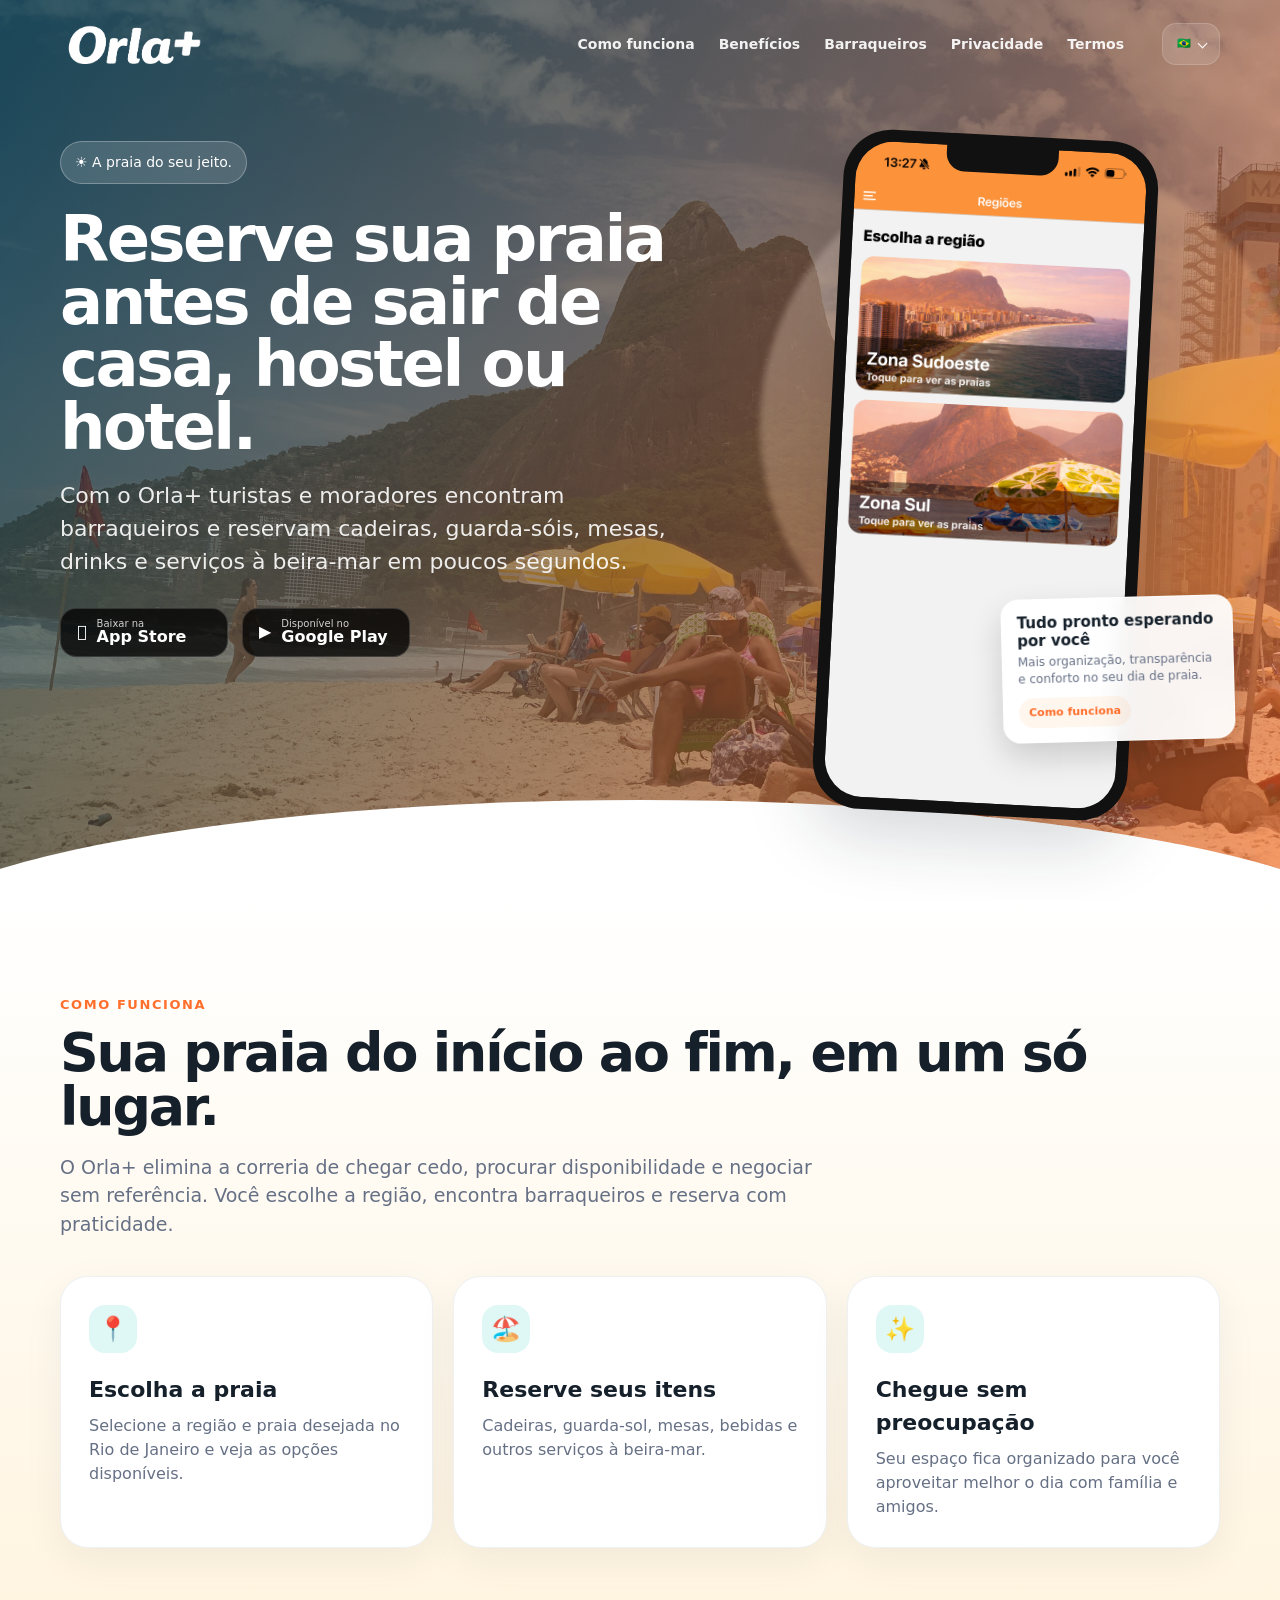
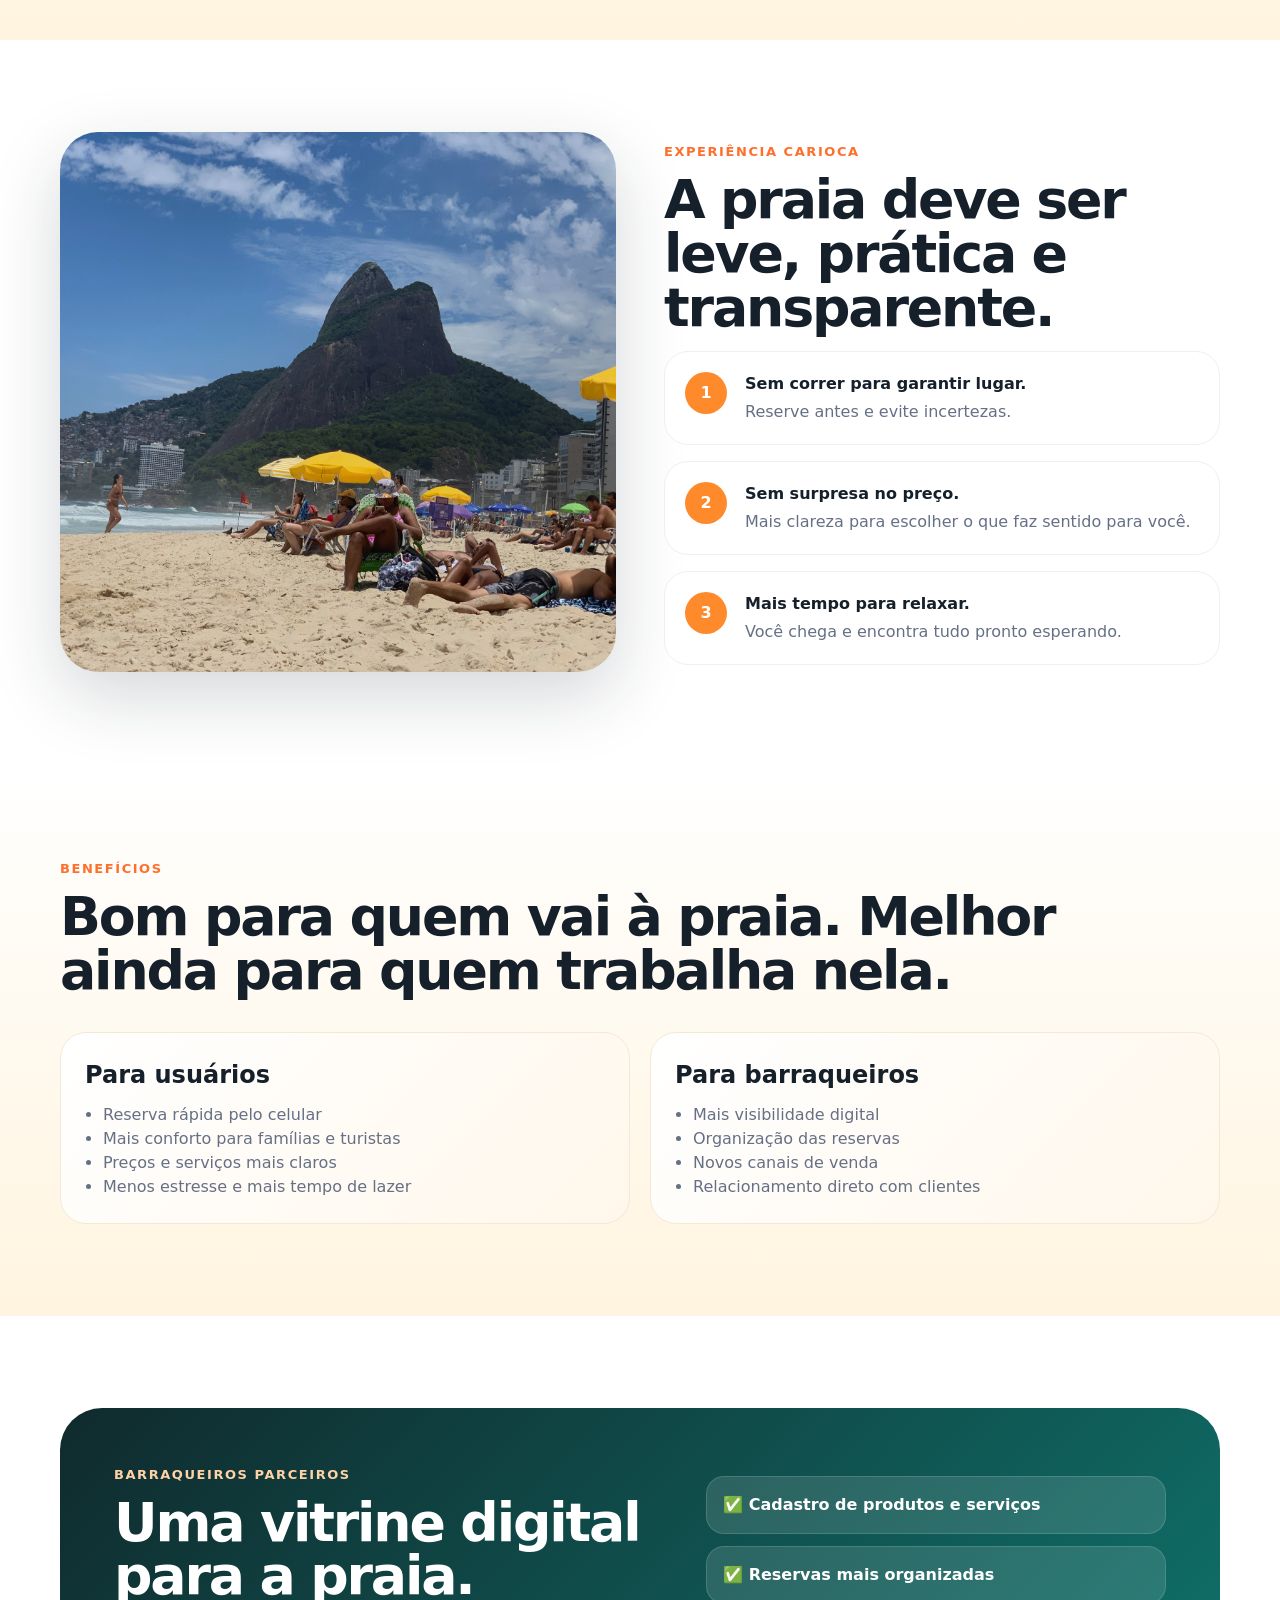
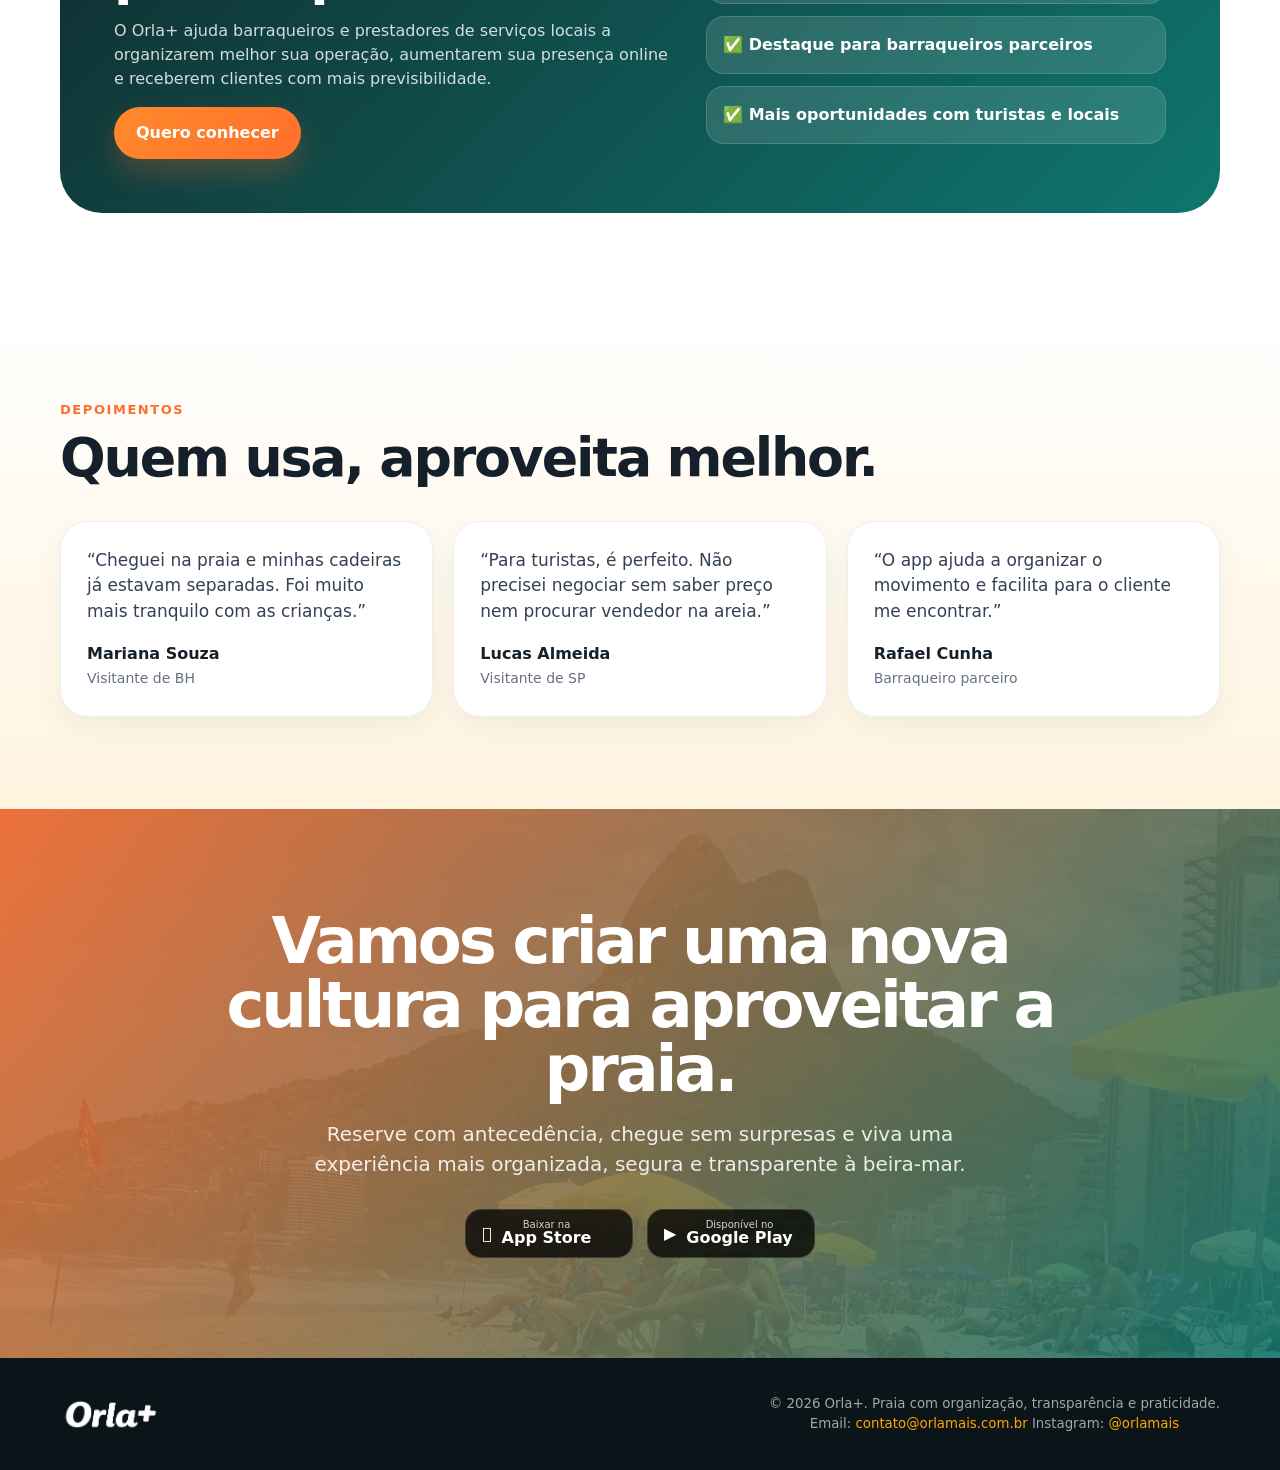
==== commit 1f679858: "Resolve conflitos do PR de i18n com develop" ====
--- a/index.html
+++ b/index.html
@@ -4,7 +4,7 @@
   <meta charset="utf-8" />
   <meta name="viewport" content="width=device-width, initial-scale=1" />
   <title>Orla+ | Reserve sua praia antes de sair de casa</title>
-  <meta name="description" content="Orla+ conecta turistas e moradores do Rio de Janeiro a barraqueiros para reservar cadeiras, guarda-sóis, mesas, drinks e serviços à beira-mar com mais praticidade." />
+  <meta id="meta-description" name="description" content="Orla+ conecta turistas e moradores do Rio de Janeiro a barraqueiros para reservar cadeiras, guarda-sóis, mesas, drinks e serviços à beira-mar com mais praticidade." />
   <meta name="robots" content="index,follow" />
   <link rel="canonical" href="https://www.orlamais.com.br/" />
   <link rel="icon" type="image/svg+xml" href="./assets/logo-orlamais.svg" />
@@ -71,124 +71,143 @@
   <header class="site-header site-header--overlay">
     <div class="container nav">
       <a class="brand" href="#top"><img src="./assets/app-white-logo.png" alt="Orla+" /></a>
-      <button class="nav-toggle" type="button" aria-expanded="false" aria-controls="primary-nav" aria-label="Abrir menu">
-        <span></span>
-        <span></span>
-        <span></span>
-      </button>
       <nav class="nav-links nav-links--light" id="primary-nav" aria-label="Principal">
-        <a href="#como-funciona">Como funciona</a>
-        <a href="#beneficios">Benefícios</a>
-        <a href="#barraqueiros">Barraqueiros</a>
-        <a href="./privacy.html">Privacidade</a>
-        <a href="./terms.html">Termos</a>
+        <a href="#como-funciona" data-i18n="nav.howItWorks">Como funciona</a>
+        <a href="#beneficios" data-i18n="nav.benefits">Benefícios</a>
+        <a href="#barraqueiros" data-i18n="nav.vendors">Barraqueiros</a>
+        <a href="./privacy.html" data-i18n="nav.privacy">Privacidade</a>
+        <a href="./terms.html" data-i18n="nav.terms">Termos</a>
       </nav>
+      <div class="nav-actions">
+        <div class="language-switcher" data-language-switcher>
+          <button
+            class="language-switcher__toggle"
+            type="button"
+            aria-expanded="false"
+            aria-controls="language-menu"
+            aria-label="Selecionar idioma"
+          >
+            <span class="language-switcher__current" aria-hidden="true">🇧🇷</span>
+            <span class="language-switcher__caret" aria-hidden="true"></span>
+          </button>
+          <div class="language-switcher__menu" id="language-menu" aria-label="Idioma">
+            <button class="language-switcher__button is-active" type="button" data-lang="pt-BR" aria-label="Português" title="Português">🇧🇷</button>
+            <button class="language-switcher__button" type="button" data-lang="en" aria-label="English" title="English">🇺🇸</button>
+            <button class="language-switcher__button" type="button" data-lang="es" aria-label="Español" title="Español">🇪🇸</button>
+          </div>
+        </div>
+        <button class="nav-toggle" type="button" aria-expanded="false" aria-controls="primary-nav" aria-label="Abrir menu">
+          <span></span>
+          <span></span>
+          <span></span>
+        </button>
+      </div>
     </div>
   </header>
   <main id="top">
     <section class="hero hero--home">
       <div class="container hero-grid">
         <div class="hero-copy reveal">
-          <span class="pill">☀️ A praia do seu jeito.</span>
-          <h1 class="hero-title">Reserve sua praia antes de sair de casa, hostel ou hotel.</h1>
-          <p class="hero-subtitle">Com o Orla+ turistas e moradores encontram barraqueiros e reservam cadeiras, guarda-sóis, mesas, drinks e serviços à beira-mar em poucos segundos.</p>
+          <span class="pill" data-i18n="hero.pill">☀️ A praia do seu jeito.</span>
+          <h1 class="hero-title" data-i18n="hero.title">Reserve sua praia antes de sair de casa, hostel ou hotel.</h1>
+          <p class="hero-subtitle" data-i18n="hero.subtitle">Com o Orla+ turistas e moradores encontram barraqueiros e reservam cadeiras, guarda-sóis, mesas, drinks e serviços à beira-mar em poucos segundos.</p>
           <div class="hero-actions" id="baixar">
             <a class="store" href="https://apps.apple.com/br/app/orla/id6759345804" target="_blank" rel="noreferrer">
               <span></span>
-              <span><small>Baixar na</small><strong>App Store</strong></span>
+              <span><small data-i18n="stores.appStoreSmall">Baixar na</small><strong data-i18n="stores.appStore">App Store</strong></span>
             </a>
             <a class="store" href="https://play.google.com/store/apps/details?id=com.pedropolisenso.orlaplus" target="_blank" rel="noreferrer">
               <span>▶</span>
-              <span><small>Disponível no</small><strong>Google Play</strong></span>
+              <span><small data-i18n="stores.googlePlaySmall">Disponível no</small><strong data-i18n="stores.googlePlay">Google Play</strong></span>
             </a>
           </div>
         </div>
         <div class="phone-wrap reveal">
           <div class="blob"></div>
-          <div class="phone"><img src="./assets/print-regions.jpg" alt="Tela do aplicativo Orla+ mostrando regiões de praia" /></div>
+          <div class="phone"><img src="./assets/print-regions.jpg" alt="Tela do aplicativo Orla+ mostrando regiões de praia" data-i18n="hero.phoneAlt" data-i18n-attr="alt" /></div>
           <div class="floating-card">
-            <strong>Tudo pronto esperando por você</strong>
-            <span>Veja como funciona em poucos passos antes de chegar na areia.</span>
-            <a class="floating-card__cta" href="#como-funciona">Como funciona</a>
+            <strong data-i18n="hero.cardTitle">Tudo pronto esperando por você</strong>
+            <span data-i18n="hero.cardText">Mais organização, transparência e conforto no seu dia de praia.</span>
+            <a class="floating-card__cta" href="#como-funciona" data-i18n="hero.cardCta">Como funciona</a>
           </div>
         </div>
       </div>
     </section>
     <section class="section section--soft" id="como-funciona">
       <div class="container">
-        <span class="eyebrow reveal">Como funciona</span>
-        <h2 class="reveal">Sua praia do início ao fim, em um só lugar.</h2>
-        <p class="lead reveal">O Orla+ elimina a correria de chegar cedo, procurar disponibilidade e negociar sem referência. Você escolhe a região, encontra barraqueiros e reserva com praticidade.</p>
+        <span class="eyebrow reveal" data-i18n="howItWorks.eyebrow">Como funciona</span>
+        <h2 class="reveal" data-i18n="howItWorks.title">Sua praia do início ao fim, em um só lugar.</h2>
+        <p class="lead reveal" data-i18n="howItWorks.lead">O Orla+ elimina a correria de chegar cedo, procurar disponibilidade e negociar sem referência. Você escolhe a região, encontra barraqueiros e reserva com praticidade.</p>
         <div class="cards">
-          <div class="card reveal"><div class="icon">📍</div><h3>Escolha a praia</h3><p>Selecione a região e praia desejada no Rio de Janeiro e veja as opções disponíveis.</p></div>
-          <div class="card reveal"><div class="icon">🏖️</div><h3>Reserve seus itens</h3><p>Cadeiras, guarda-sol, mesas, bebidas e outros serviços à beira-mar.</p></div>
-          <div class="card reveal"><div class="icon">✨</div><h3>Chegue sem preocupação</h3><p>Seu espaço fica organizado para você aproveitar melhor o dia com família e amigos.</p></div>
+          <div class="card reveal"><div class="icon">📍</div><h3 data-i18n="howItWorks.card1Title">Escolha a praia</h3><p data-i18n="howItWorks.card1Text">Selecione a região e praia desejada no Rio de Janeiro e veja as opções disponíveis.</p></div>
+          <div class="card reveal"><div class="icon">🏖️</div><h3 data-i18n="howItWorks.card2Title">Reserve seus itens</h3><p data-i18n="howItWorks.card2Text">Cadeiras, guarda-sol, mesas, bebidas e outros serviços à beira-mar.</p></div>
+          <div class="card reveal"><div class="icon">✨</div><h3 data-i18n="howItWorks.card3Title">Chegue sem preocupação</h3><p data-i18n="howItWorks.card3Text">Seu espaço fica organizado para você aproveitar melhor o dia com família e amigos.</p></div>
         </div>
       </div>
     </section>
     <section class="section">
       <div class="container split">
-        <div class="beach-photo reveal" role="img" aria-label="Praia do Rio de Janeiro ensolarada"></div>
+        <div class="beach-photo reveal" role="img" aria-label="Praia do Rio de Janeiro ensolarada" data-i18n="experience.photoAlt" data-i18n-attr="aria-label"></div>
         <div class="reveal">
-          <span class="eyebrow">Experiência carioca</span>
-          <h2>A praia deve ser leve, prática e transparente.</h2>
+          <span class="eyebrow" data-i18n="experience.eyebrow">Experiência carioca</span>
+          <h2 data-i18n="experience.title">A praia deve ser leve, prática e transparente.</h2>
           <div class="steps">
-            <div class="step"><div class="num">1</div><div><strong>Sem correr para garantir lugar.</strong><span>Reserve antes e evite incertezas.</span></div></div>
-            <div class="step"><div class="num">2</div><div><strong>Sem surpresa no preço.</strong><span>Mais clareza para escolher o que faz sentido para você.</span></div></div>
-            <div class="step"><div class="num">3</div><div><strong>Mais tempo para relaxar.</strong><span>Você chega e encontra tudo pronto esperando.</span></div></div>
+            <div class="step"><div class="num">1</div><div><strong data-i18n="experience.step1Title">Sem correr para garantir lugar.</strong><span data-i18n="experience.step1Text">Reserve antes e evite incertezas.</span></div></div>
+            <div class="step"><div class="num">2</div><div><strong data-i18n="experience.step2Title">Sem surpresa no preço.</strong><span data-i18n="experience.step2Text">Mais clareza para escolher o que faz sentido para você.</span></div></div>
+            <div class="step"><div class="num">3</div><div><strong data-i18n="experience.step3Title">Mais tempo para relaxar.</strong><span data-i18n="experience.step3Text">Você chega e encontra tudo pronto esperando.</span></div></div>
           </div>
         </div>
       </div>
     </section>
     <section class="section section--soft" id="beneficios">
       <div class="container">
-        <span class="eyebrow reveal">Benefícios</span>
-        <h2 class="reveal">Bom para quem vai à praia. Melhor ainda para quem trabalha nela.</h2>
+        <span class="eyebrow reveal" data-i18n="benefits.eyebrow">Benefícios</span>
+        <h2 class="reveal" data-i18n="benefits.title">Bom para quem vai à praia. Melhor ainda para quem trabalha nela.</h2>
         <div class="benefits">
-          <div class="benefit reveal"><h3>Para usuários</h3><ul><li>Reserva rápida pelo celular</li><li>Mais conforto para famílias e turistas</li><li>Preços e serviços mais claros</li><li>Menos estresse e mais tempo de lazer</li></ul></div>
-          <div class="benefit reveal"><h3>Para barraqueiros</h3><ul><li>Mais visibilidade digital</li><li>Organização das reservas</li><li>Novos canais de venda</li><li>Relacionamento direto com clientes</li></ul></div>
+          <div class="benefit reveal"><h3 data-i18n="benefits.usersTitle">Para usuários</h3><ul><li data-i18n="benefits.user1">Reserva rápida pelo celular</li><li data-i18n="benefits.user2">Mais conforto para famílias e turistas</li><li data-i18n="benefits.user3">Preços e serviços mais claros</li><li data-i18n="benefits.user4">Menos estresse e mais tempo de lazer</li></ul></div>
+          <div class="benefit reveal"><h3 data-i18n="benefits.vendorsTitle">Para barraqueiros</h3><ul><li data-i18n="benefits.vendor1">Mais visibilidade digital</li><li data-i18n="benefits.vendor2">Organização das reservas</li><li data-i18n="benefits.vendor3">Novos canais de venda</li><li data-i18n="benefits.vendor4">Relacionamento direto com clientes</li></ul></div>
         </div>
       </div>
     </section>
     <section class="section" id="barraqueiros">
       <div class="container vendor reveal">
         <div>
-          <span class="eyebrow eyebrow--warm">Barraqueiros parceiros</span>
-          <h2>Uma vitrine digital para a praia.</h2>
-          <p>O Orla+ ajuda barraqueiros e prestadores de serviços locais a organizarem melhor sua operação, aumentarem sua presença online e receberem clientes com mais previsibilidade.</p>
-          <a class="btn" href="#baixar">Quero conhecer</a>
+          <span class="eyebrow eyebrow--warm" data-i18n="vendors.eyebrow">Barraqueiros parceiros</span>
+          <h2 data-i18n="vendors.title">Uma vitrine digital para a praia.</h2>
+          <p data-i18n="vendors.text">O Orla+ ajuda barraqueiros e prestadores de serviços locais a organizarem melhor sua operação, aumentarem sua presença online e receberem clientes com mais previsibilidade.</p>
+          <a class="btn" href="#baixar" data-i18n="vendors.cta">Quero conhecer</a>
         </div>
         <div class="vendor-list">
-          <div>✅ Cadastro de produtos e serviços</div>
-          <div>✅ Reservas mais organizadas</div>
-          <div>✅ Destaque para barraqueiros parceiros</div>
-          <div>✅ Mais oportunidades com turistas e locais</div>
+          <div data-i18n="vendors.list1">✅ Cadastro de produtos e serviços</div>
+          <div data-i18n="vendors.list2">✅ Reservas mais organizadas</div>
+          <div data-i18n="vendors.list3">✅ Destaque para barraqueiros parceiros</div>
+          <div data-i18n="vendors.list4">✅ Mais oportunidades com turistas e locais</div>
         </div>
       </div>
     </section>
     <section class="section section--soft">
       <div class="container">
-        <span class="eyebrow reveal">Depoimentos</span>
-        <h2 class="reveal">Quem usa, aproveita melhor.</h2>
+        <span class="eyebrow reveal" data-i18n="testimonials.eyebrow">Depoimentos</span>
+        <h2 class="reveal" data-i18n="testimonials.title">Quem usa, aproveita melhor.</h2>
         <div class="testimonials">
-          <div class="quote reveal"><p>“Cheguei na praia e minhas cadeiras já estavam separadas. Foi muito mais tranquilo com as crianças.”</p><strong>Mariana Souza</strong><span>Visitante de BH</span></div>
-          <div class="quote reveal"><p>“Para turistas, é perfeito. Não precisei negociar sem saber preço nem procurar vendedor na areia.”</p><strong>Lucas Almeida</strong><span>Visitante de SP</span></div>
-          <div class="quote reveal"><p>“O app ajuda a organizar o movimento e facilita para o cliente me encontrar.”</p><strong>Rafael Cunha</strong><span>Barraqueiro parceiro</span></div>
+          <div class="quote reveal"><p data-i18n="testimonials.quote1">“Cheguei na praia e minhas cadeiras já estavam separadas. Foi muito mais tranquilo com as crianças.”</p><strong>Mariana Souza</strong><span data-i18n="testimonials.role1">Visitante de BH</span></div>
+          <div class="quote reveal"><p data-i18n="testimonials.quote2">“Para turistas, é perfeito. Não precisei negociar sem saber preço nem procurar vendedor na areia.”</p><strong>Lucas Almeida</strong><span data-i18n="testimonials.role2">Visitante de SP</span></div>
+          <div class="quote reveal"><p data-i18n="testimonials.quote3">“O app ajuda a organizar o movimento e facilita para o cliente me encontrar.”</p><strong>Rafael Cunha</strong><span data-i18n="testimonials.role3">Barraqueiro parceiro</span></div>
         </div>
       </div>
     </section>
     <section class="cta">
       <div class="container reveal">
-        <h2>Vamos criar uma nova cultura para aproveitar a praia.</h2>
-        <p>Reserve com antecedência, chegue sem surpresas e viva uma experiência mais organizada, segura e transparente à beira-mar.</p>
+        <h2 data-i18n="closing.title">Vamos criar uma nova cultura para aproveitar a praia.</h2>
+        <p data-i18n="closing.text">Reserve com antecedência, chegue sem surpresas e viva uma experiência mais organizada, segura e transparente à beira-mar.</p>
         <div class="hero-actions hero-actions--center">
           <a class="store" href="https://apps.apple.com/br/app/orla/id6759345804" target="_blank" rel="noreferrer">
             <span></span>
-            <span><small>Baixar na</small><strong>App Store</strong></span>
+            <span><small data-i18n="stores.appStoreSmall">Baixar na</small><strong data-i18n="stores.appStore">App Store</strong></span>
           </a>
           <a class="store" href="https://play.google.com/store/apps/details?id=com.pedropolisenso.orlaplus" target="_blank" rel="noreferrer">
             <span>▶</span>
-            <span><small>Disponível no</small><strong>Google Play</strong></span>
+            <span><small data-i18n="stores.googlePlaySmall">Disponível no</small><strong data-i18n="stores.googlePlay">Google Play</strong></span>
           </a>
         </div>
       </div>
@@ -197,10 +216,10 @@
   <footer>
     <div class="container foot">
       <img src="./assets/app-white-logo.png" alt="Orla+" />
-      <small style="text-align: center;">© 2026 Orla+. Praia com organização, transparência e praticidade.
+      <small style="text-align: center;"><span data-i18n="footer.copy">© 2026 Orla+. Praia com organização, transparência e praticidade.</span>
         <br>
-        Email: <a style="color: orange;" href="mailto:contato@orlamais.com.br">contato@orlamais.com.br</a>
-        Instagram: <a style="color: orange;" href="https://www.instagram.com/orlamais" target="_blank" rel="noreferrer">@orlamais</a>
+        <span data-i18n="footer.emailLabel">Email:</span> <a style="color: orange;" href="mailto:contato@orlamais.com.br">contato@orlamais.com.br</a>
+        <span data-i18n="footer.instagramLabel">Instagram:</span> <a style="color: orange;" href="https://www.instagram.com/orlamais" target="_blank" rel="noreferrer">@orlamais</a>
       </small>
     </div>
   </footer>
--- a/styles.css
+++ b/styles.css
@@ -82,7 +82,7 @@
   position: relative;
   display: flex;
   align-items: center;
-  justify-content: space-between;
+  justify-content: flex-start;
   gap: 20px;
 }
 
@@ -103,17 +103,21 @@
   display: flex;
   align-items: center;
   gap: 24px;
+  margin-left: auto;
   font-size: 14px;
   font-weight: 700;
 }
 
 .nav-links a {
   opacity: 0.92;
+  transition: color 0.2s ease, opacity 0.2s ease, transform 0.2s ease;
 }
 
 .nav-links a:hover,
 .nav-links a:focus-visible {
   opacity: 1;
+  color: #ffd2ae;
+  transform: translateY(-1px);
 }
 
 .nav-links--light {
@@ -124,6 +128,120 @@
   color: #fff;
 }
 
+.nav-actions {
+  display: flex;
+  align-items: center;
+  gap: 10px;
+  margin-left: 18px;
+  position: relative;
+}
+
+.language-switcher {
+  position: relative;
+}
+
+.language-switcher__toggle {
+  display: inline-flex;
+  align-items: center;
+  justify-content: center;
+  gap: 8px;
+  min-width: 58px;
+  height: 42px;
+  padding: 0 11px;
+  border: 1px solid rgba(255, 255, 255, 0.16);
+  border-radius: 14px;
+  background: rgba(255, 255, 255, 0.12);
+  color: #fff;
+  font: inherit;
+  font-size: 11px;
+  font-weight: 700;
+  cursor: pointer;
+  transition: background 0.2s ease, border-color 0.2s ease, transform 0.2s ease;
+}
+
+.language-switcher__toggle:hover,
+.language-switcher__toggle:focus-visible {
+  background: rgba(255, 255, 255, 0.18);
+  border-color: rgba(255, 255, 255, 0.22);
+}
+
+.language-switcher__caret {
+  width: 7px;
+  height: 7px;
+  border-right: 1.5px solid currentColor;
+  border-bottom: 1.5px solid currentColor;
+  transform: translateY(-1px) rotate(45deg);
+  transition: transform 0.2s ease;
+}
+
+.language-switcher__menu {
+  position: absolute;
+  top: calc(100% + 6px);
+  right: 0;
+  z-index: 26;
+  display: flex;
+  flex-direction: column;
+  align-items: stretch;
+  min-width: 62px;
+  gap: 4px;
+  padding: 7px 7px;
+  border: 1px solid rgba(255, 255, 255, 0.14);
+  border-radius: 18px;
+  background: rgba(255, 255, 255, 0.12);
+  box-shadow: 0 14px 28px rgba(0, 0, 0, 0.14);
+  backdrop-filter: blur(14px);
+  opacity: 0;
+  visibility: hidden;
+  transform: translateY(-6px) scale(0.985);
+  transform-origin: top right;
+  pointer-events: none;
+  transition:
+    opacity 0.22s ease,
+    transform 0.22s ease,
+    visibility 0.22s ease;
+}
+
+.language-switcher__button {
+  display: grid;
+  place-items: center;
+  border: 0;
+  width: 100%;
+  border-radius: 999px;
+  background: transparent;
+  color: rgba(255, 255, 255, 0.84);
+  font: inherit;
+  font-size: 17px;
+  font-weight: 700;
+  line-height: 1;
+  min-height: 34px;
+  padding: 0;
+  cursor: pointer;
+  transition: background 0.2s ease, color 0.2s ease, transform 0.2s ease, opacity 0.2s ease;
+}
+
+.language-switcher__button:hover,
+.language-switcher__button:focus-visible {
+  background: rgba(255, 255, 255, 0.12);
+  color: #fff;
+  transform: translateY(-1px);
+}
+
+.language-switcher__button.is-active {
+  background: rgba(255, 138, 43, 0.18);
+  box-shadow: inset 0 0 0 1px rgba(255, 210, 174, 0.14);
+  color: #fff;
+}
+
+.nav--language-open .language-switcher__caret {
+  transform: translateY(1px) rotate(-135deg);
+}
+
+.nav--language-open .language-switcher__menu {
+  opacity: 1;
+  visibility: visible;
+  transform: translateY(0) scale(1);
+  pointer-events: auto;
+}
 .nav-toggle {
   display: none;
   align-items: center;
@@ -133,7 +251,7 @@
   width: 44px;
   height: 44px;
   padding: 0;
-  border: 1px solid rgba(255, 255, 255, 0.18);
+  border: 1px solid rgba(255, 255, 255, 0.16);
   border-radius: 14px;
   background: rgba(0, 0, 0, 0.22);
   color: #fff;
@@ -225,7 +343,7 @@
 
 .hero-copy {
   align-self: start;
-  padding-top: clamp(24px, 2.4vw, 36px);
+  padding-top: 6px;
 }
 
 .hero h1 {
@@ -340,31 +458,31 @@
 
 .floating-card {
   position: absolute;
-  right: -12px;
-  bottom: 64px;
+  right: -14px;
+  bottom: 74px;
   z-index: 5;
-  max-width: 244px;
-  padding: 14px 16px;
-  border: 1px solid rgba(255, 255, 255, 0.72);
+  max-width: 232px;
+  padding: 14px 15px;
+  border: 1px solid rgba(255, 255, 255, 0.7);
   border-radius: 18px;
-  background: rgba(255, 255, 255, 0.92);
+  background: rgba(255, 255, 255, 0.93);
   color: var(--ink);
-  box-shadow: 0 12px 28px rgba(0, 0, 0, 0.14);
-  transform: rotate(-1deg);
+  box-shadow: 0 14px 32px rgba(0, 0, 0, 0.16);
+  transform: rotate(-1.5deg);
   backdrop-filter: blur(12px);
 }
 
 .floating-card strong {
   display: block;
-  font-size: 16px;
+  font-size: 15px;
   line-height: 1.2;
 }
 
 .floating-card span {
   display: block;
   margin-top: 4px;
+  color: var(--muted);
   line-height: 1.4;
-  color: var(--muted);
   font-size: 12px;
 }
 
@@ -373,20 +491,100 @@
   align-items: center;
   justify-content: center;
   margin-top: 10px;
-  padding: 7px 11px;
+  padding: 7px 10px;
   border-radius: 999px;
   background: rgba(255, 138, 43, 0.08);
   color: var(--orange-2);
   font-size: 11px;
   font-weight: 800;
-  letter-spacing: 0.01em;
   transition: background 0.2s ease, color 0.2s ease;
 }
 
 .floating-card__cta:hover,
 .floating-card__cta:focus-visible {
-  background: rgba(255, 138, 43, 0.2);
+  background: rgba(255, 138, 43, 0.18);
   color: var(--orange);
+}
+
+@media (max-width: 1160px) and (min-width: 901px) {
+  .floating-card {
+    right: 8px;
+    bottom: 48px;
+    max-width: 210px;
+    transform: rotate(-0.8deg);
+  }
+}
+
+@media (max-width: 900px) and (min-width: 700px) {
+  .hero--home {
+    min-height: auto;
+    padding-top: 104px;
+    padding-bottom: 40px;
+  }
+
+  .hero-grid {
+    gap: 28px;
+  }
+
+  .hero-copy {
+    padding-top: 2px;
+  }
+
+  .hero h1 {
+    max-width: 11ch;
+    margin: 18px 0 14px;
+    font-size: clamp(35px, 5.7vw, 47px);
+    line-height: 0.98;
+  }
+
+  .hero p {
+    max-width: 520px;
+    margin-bottom: 20px;
+    font-size: 15px;
+  }
+
+  .hero-actions {
+    gap: 12px;
+  }
+
+  .phone-wrap {
+    width: fit-content;
+    margin: 10px auto 0;
+  }
+
+  .blob {
+    width: 430px;
+    height: 430px;
+    left: 50%;
+    transform: translate(-50%, 10px);
+  }
+
+  .phone {
+    width: 238px;
+    height: 514px;
+  }
+
+  .floating-card {
+    right: -12px;
+    bottom: 44px;
+    max-width: 174px;
+    padding: 10px 11px;
+    transform: rotate(-0.6deg);
+  }
+
+  .floating-card strong {
+    font-size: 13px;
+  }
+
+  .floating-card span {
+    font-size: 10px;
+  }
+
+  .floating-card__cta {
+    margin-top: 8px;
+    padding: 6px 9px;
+    font-size: 10px;
+  }
 }
 
 .section {
@@ -712,24 +910,37 @@
 
 @media (max-width: 900px) {
   .nav {
-    flex-wrap: wrap;
+    flex-wrap: nowrap;
+    justify-content: space-between;
     align-items: center;
-    justify-content: space-between;
-    gap: 12px;
+    gap: 14px;
   }
 
   .brand {
-    justify-content: center;
-  }
-
-  .brand img {
-    width: min(168px, 52vw);
+    width: auto;
+    justify-content: flex-start;
+  }
+
+  .nav-actions {
+    width: auto;
+    margin-left: auto;
+    justify-content: flex-end;
+  }
+
+  .language-switcher {
+    position: relative;
   }
 
   .nav-toggle {
     display: inline-flex;
   }
 
+  .language-switcher__button:hover,
+  .language-switcher__button:focus-visible {
+    background: rgba(255, 138, 43, 0.2);
+    color: #fff;
+    transform: translateX(3px);
+  }
   .nav-links {
     position: absolute;
     top: calc(100% + 8px);
@@ -747,7 +958,6 @@
     background: rgba(11, 20, 24, 0.94);
     box-shadow: 0 18px 38px rgba(0, 0, 0, 0.24);
     backdrop-filter: blur(14px);
-    justify-content: center;
     font-size: 13px;
     opacity: 0;
     visibility: hidden;
@@ -779,9 +989,9 @@
 
   .nav-links a:hover,
   .nav-links a:focus-visible {
-    background: rgba(255, 138, 43, 0.14);
+    background: rgba(255, 138, 43, 0.2);
     color: #fff;
-    transform: translateX(2px);
+    transform: translateX(4px);
   }
 
   .hero-grid,
@@ -795,6 +1005,7 @@
   }
 
   .hero-copy {
+    align-self: auto;
     padding-top: 0;
   }
 
@@ -805,8 +1016,8 @@
 
   .floating-card {
     right: 4px;
-    bottom: 40px;
-    max-width: 220px;
+    bottom: 42px;
+    max-width: 214px;
     transform: rotate(0);
   }
 
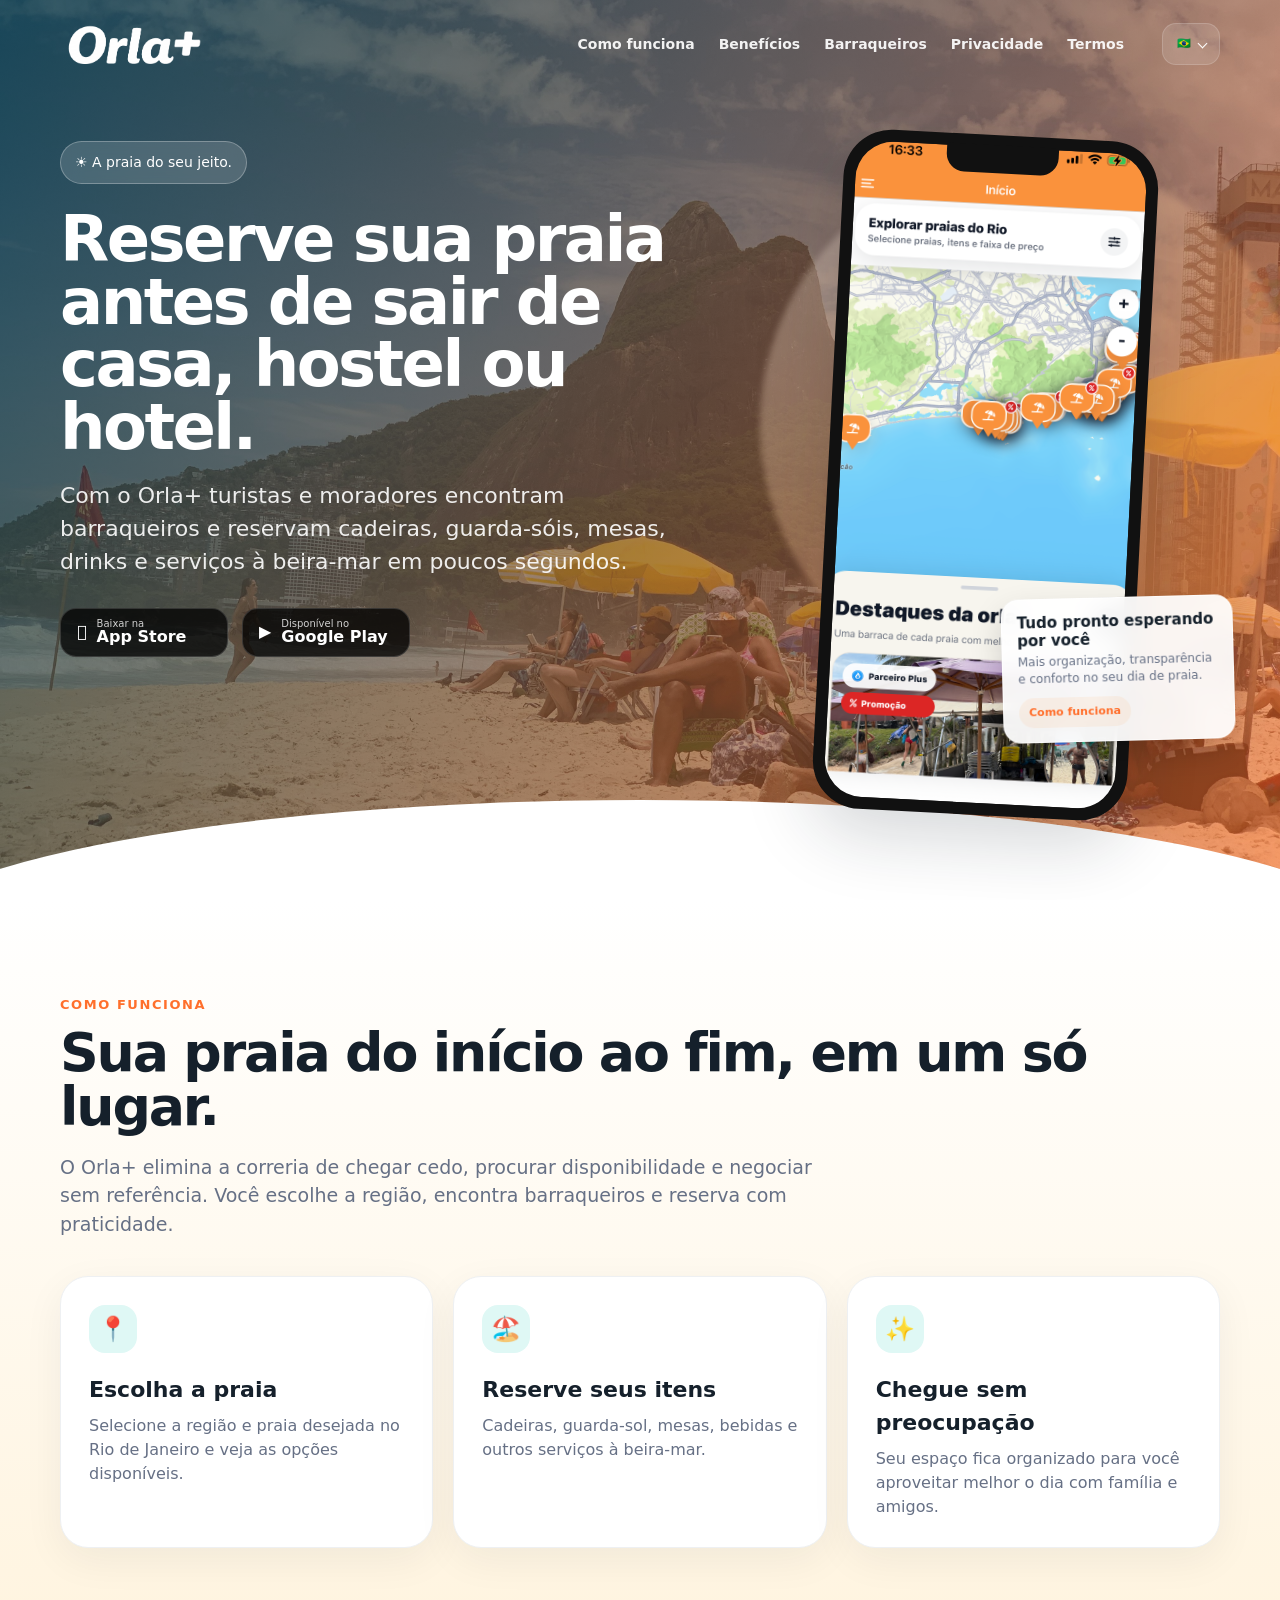
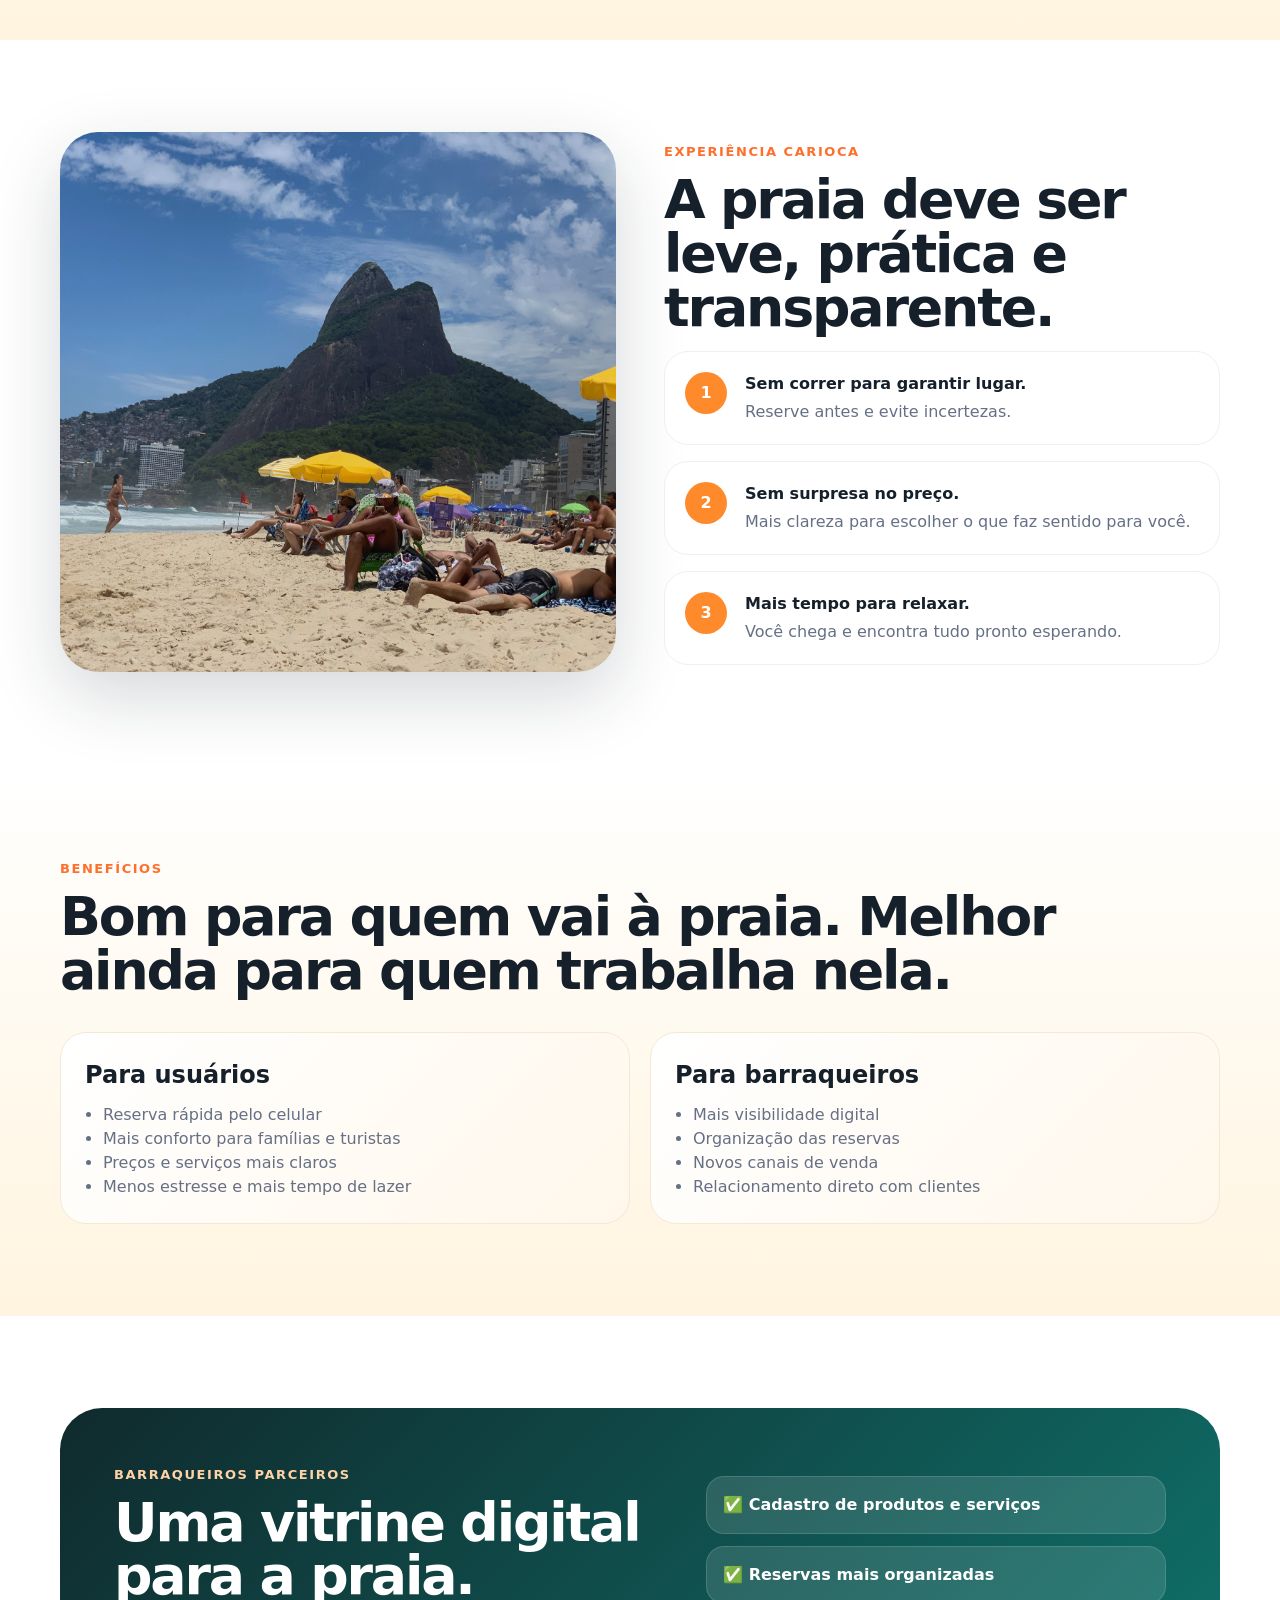
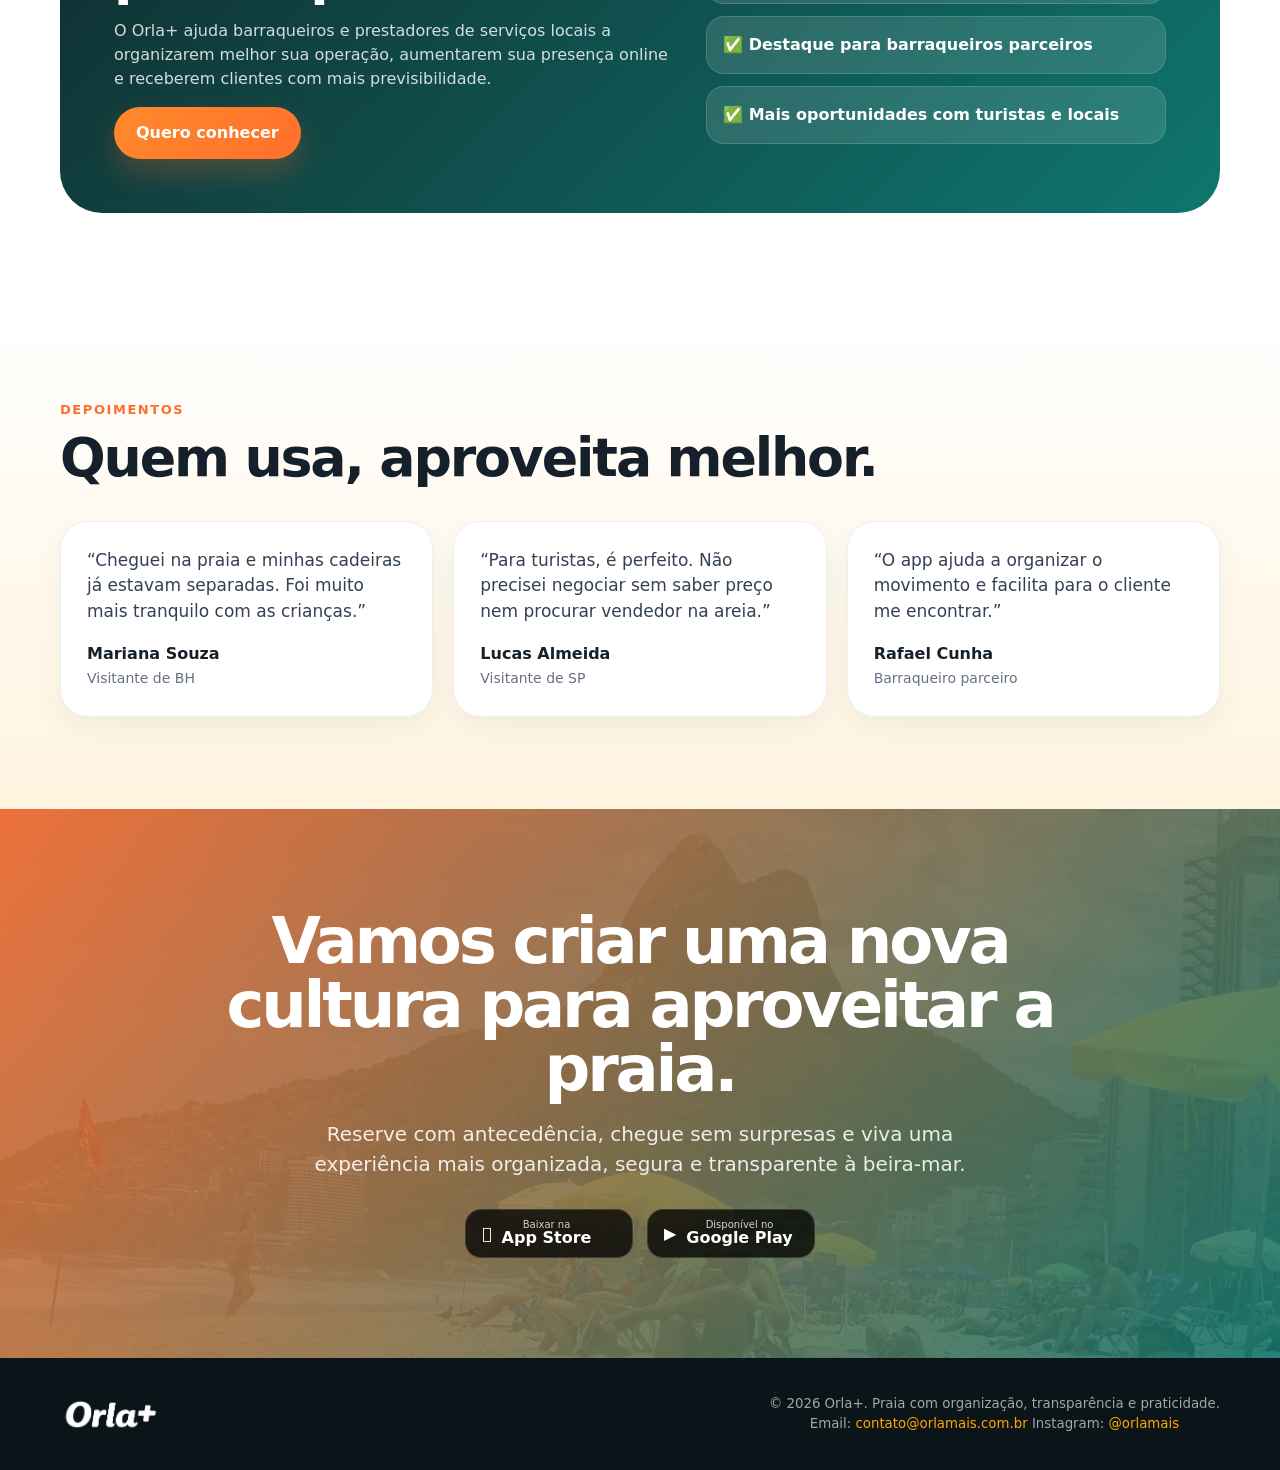
==== commit ee66ffd1: "delete imagens not used, updated terms and replace image home" ====
--- a/index.html
+++ b/index.html
@@ -33,7 +33,7 @@
           "name": "Orla+",
           "url": "https://www.orlamais.com.br/",
           "logo": "https://www.orlamais.com.br/assets/logo-orlamais.svg",
-          "email": "contato@orlamais.com"
+          "email": "contato@orlamais.com.br"
         },
         {
           "@type": "WebSite",
